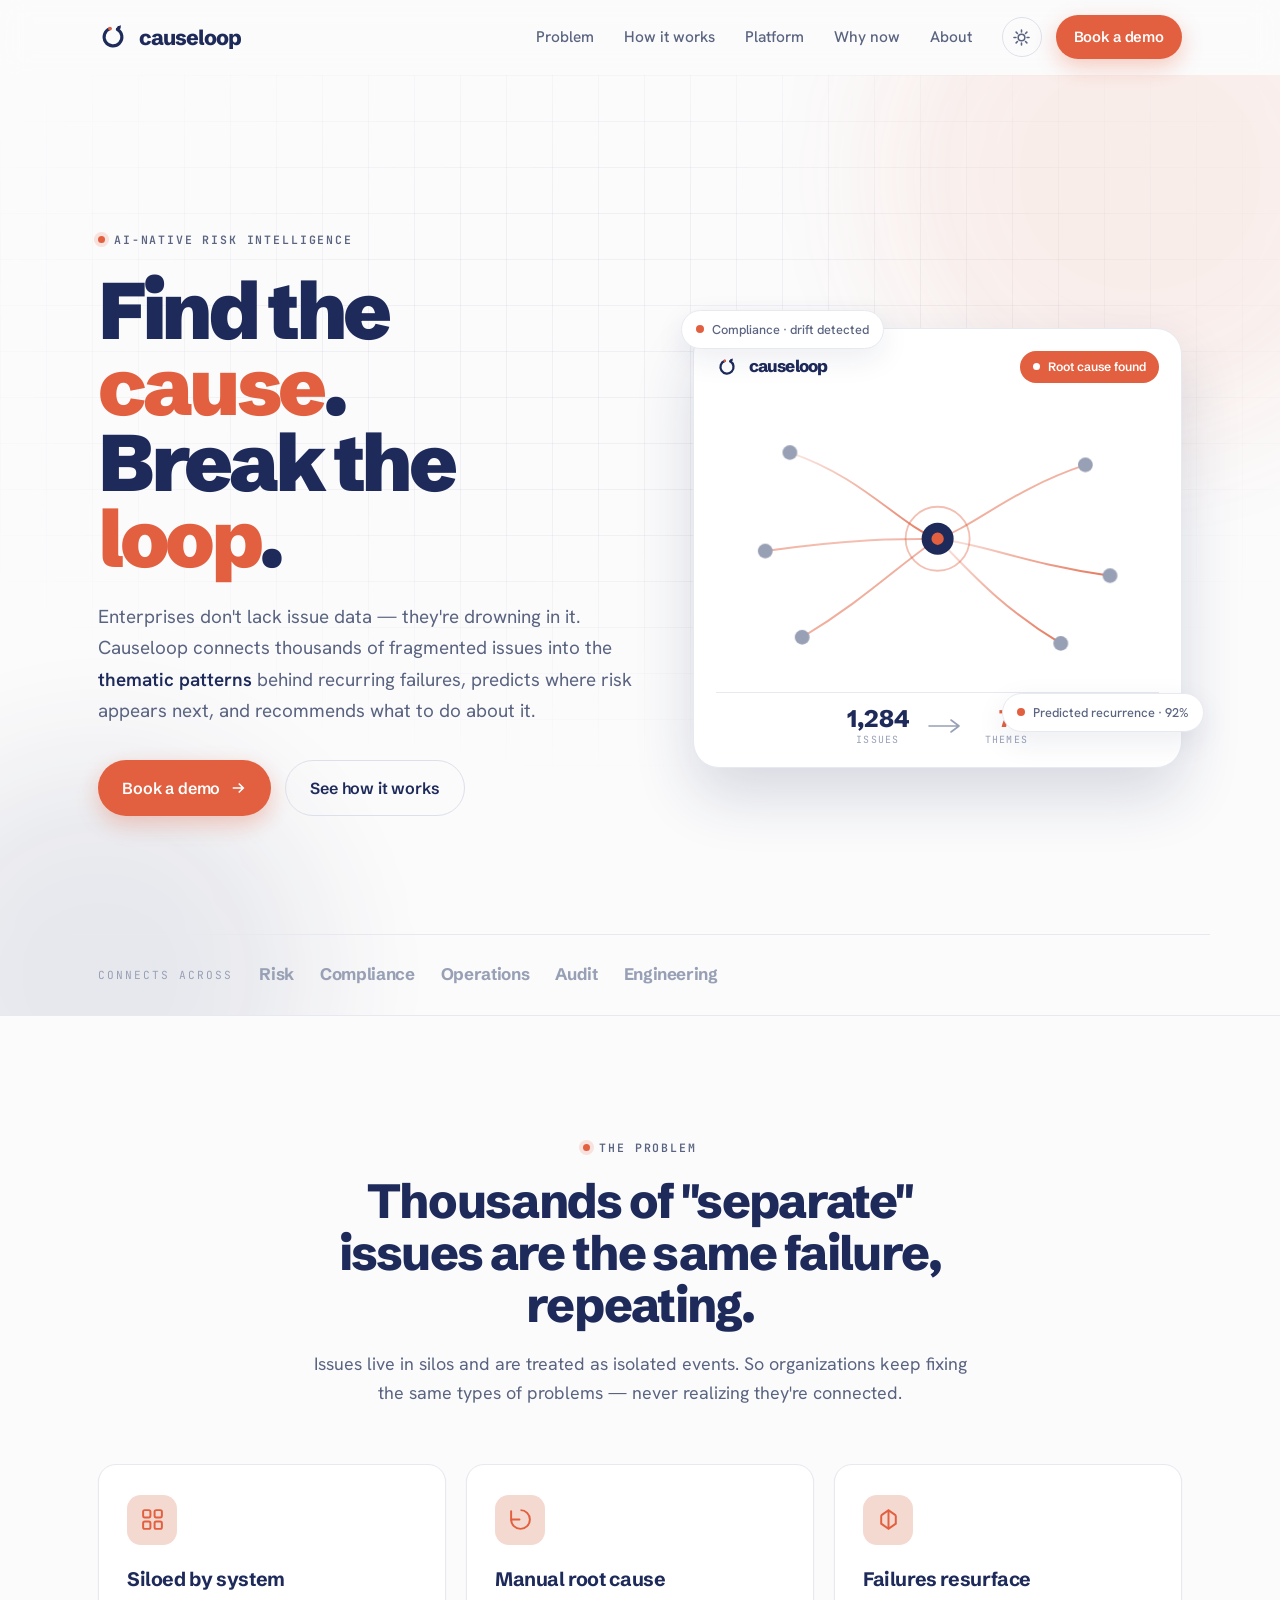
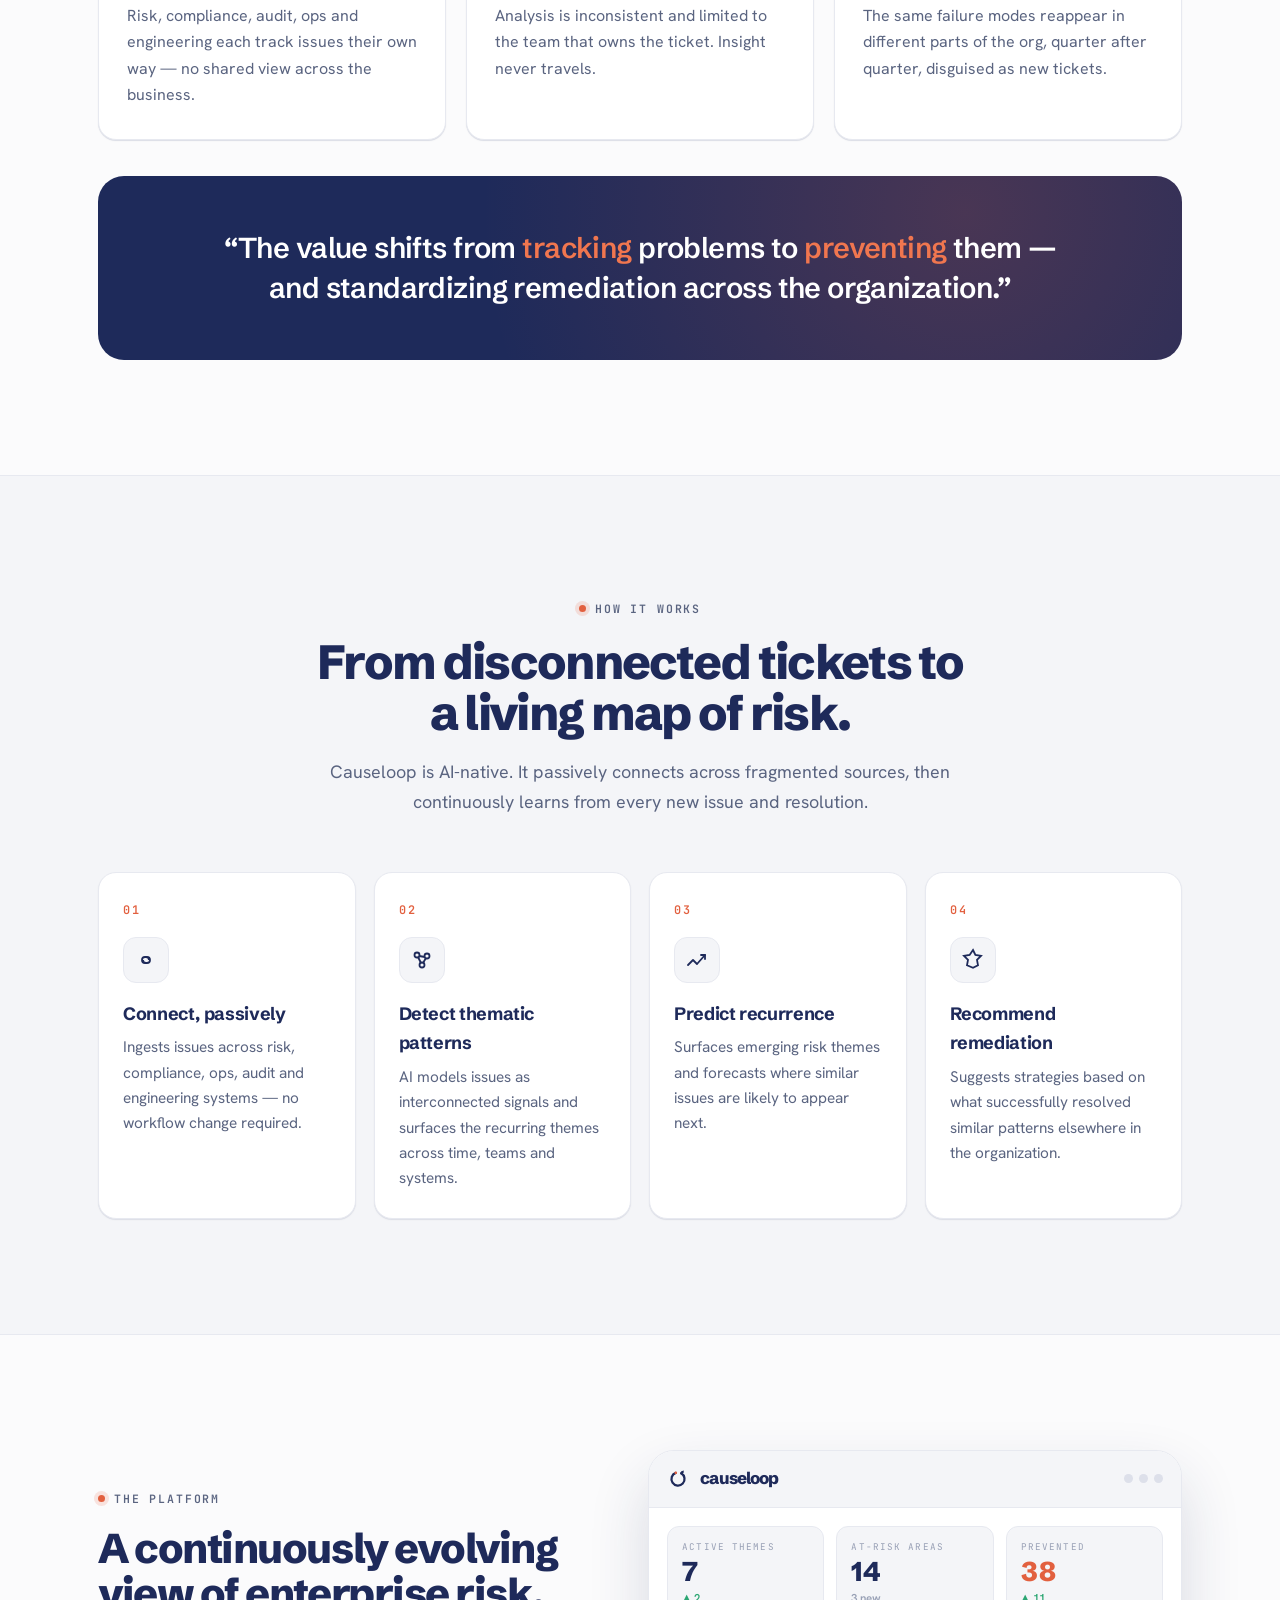
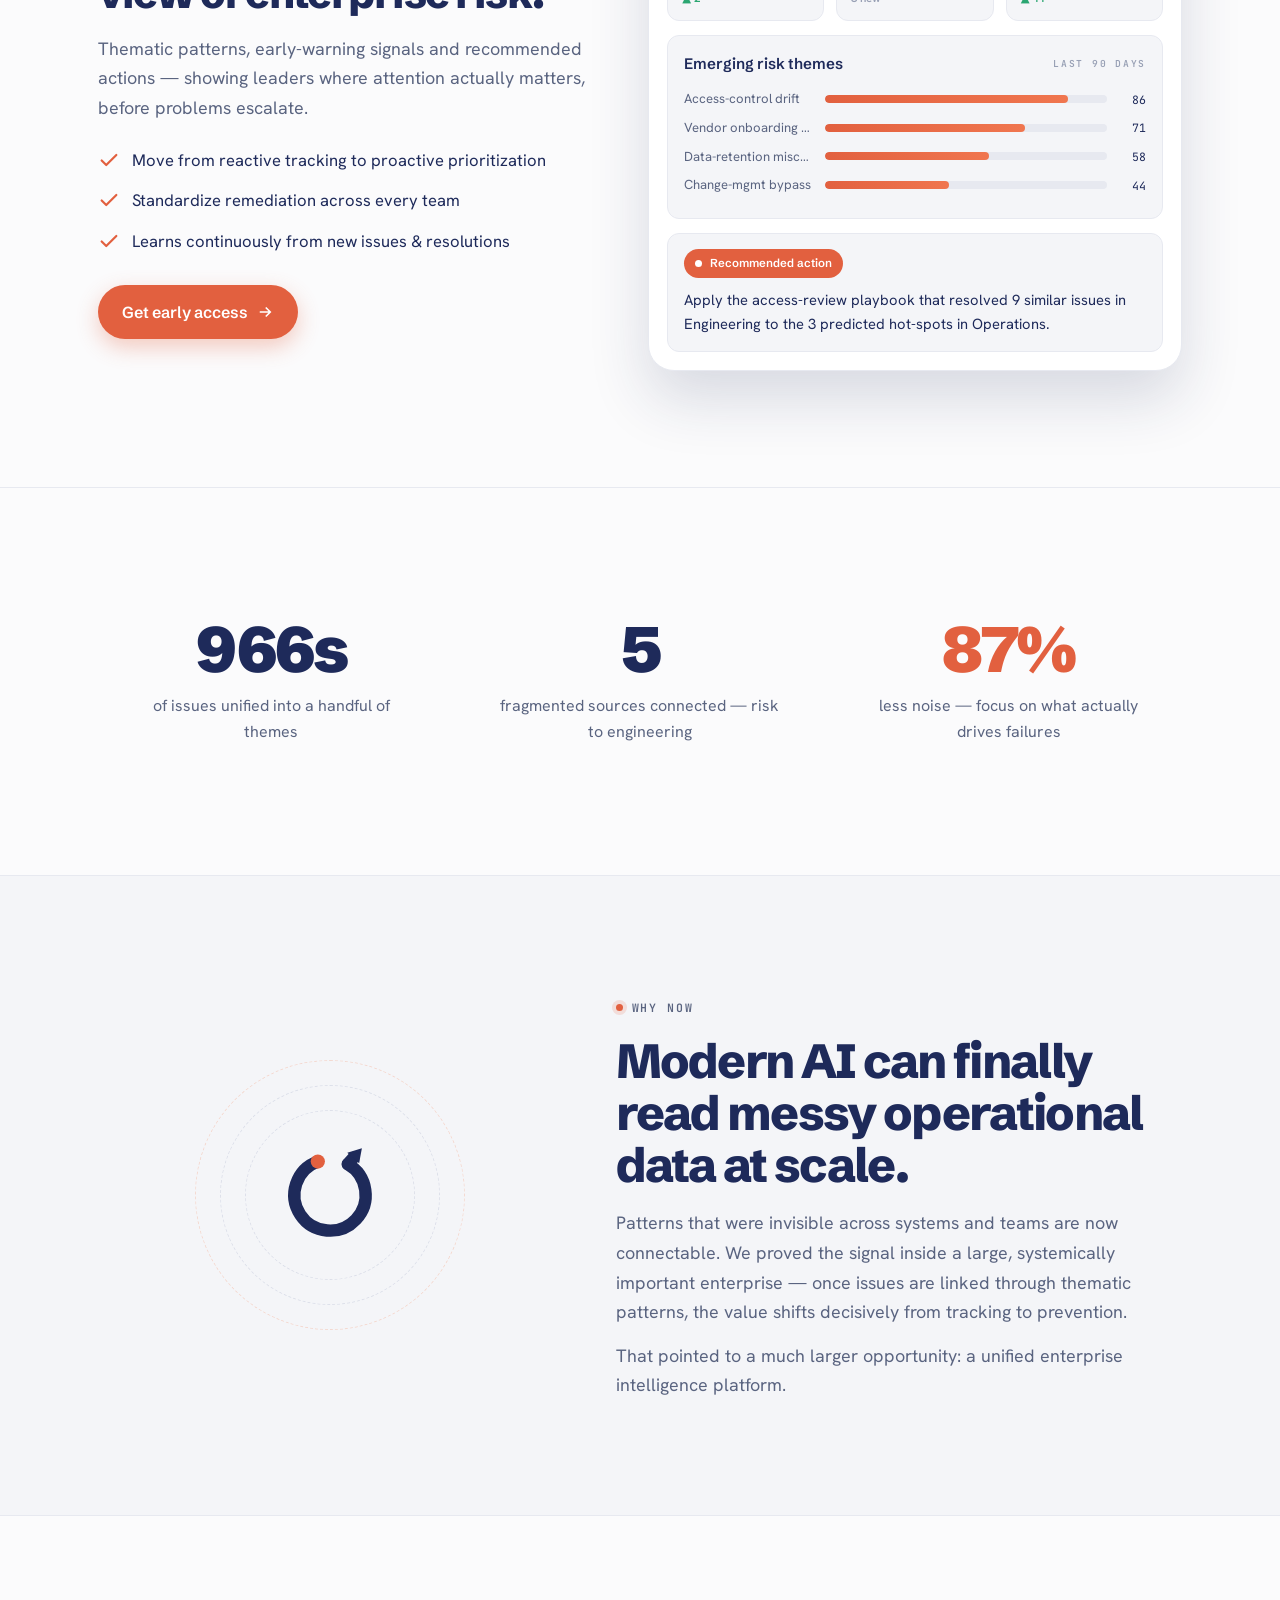
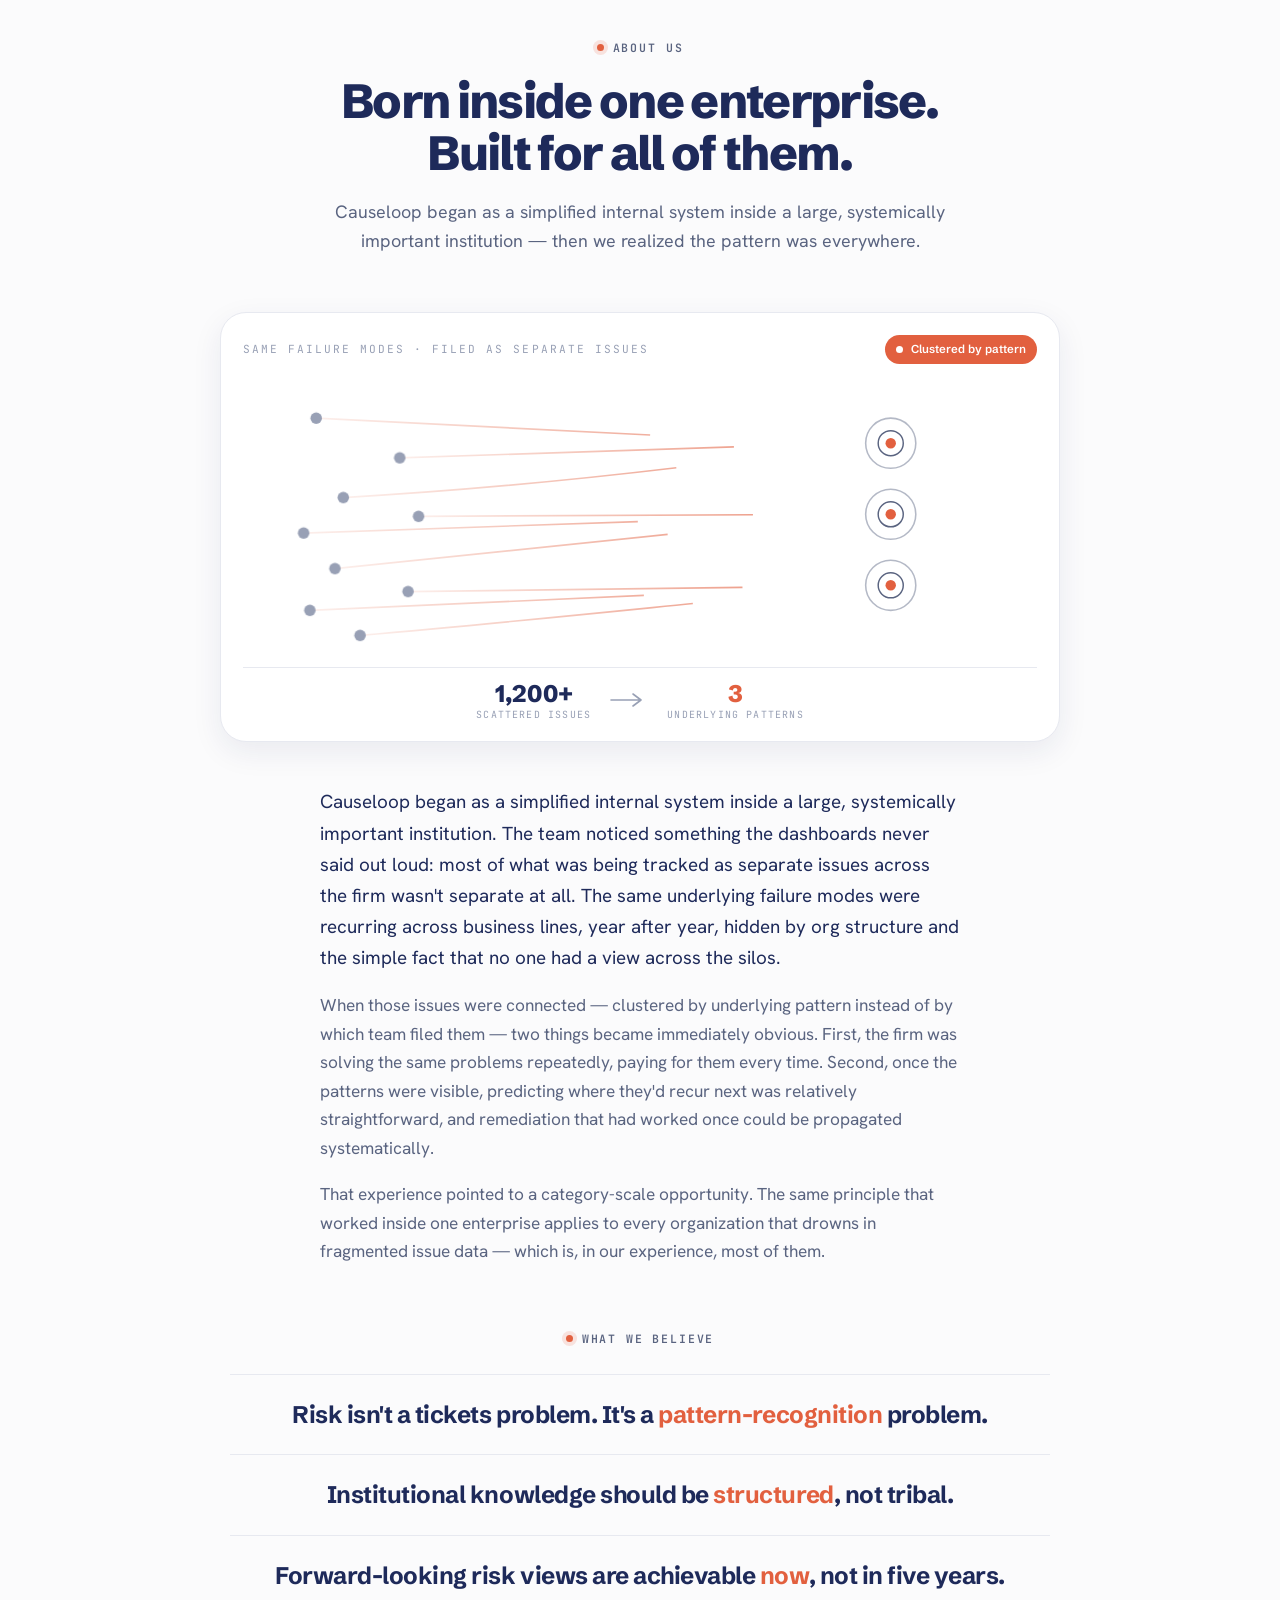
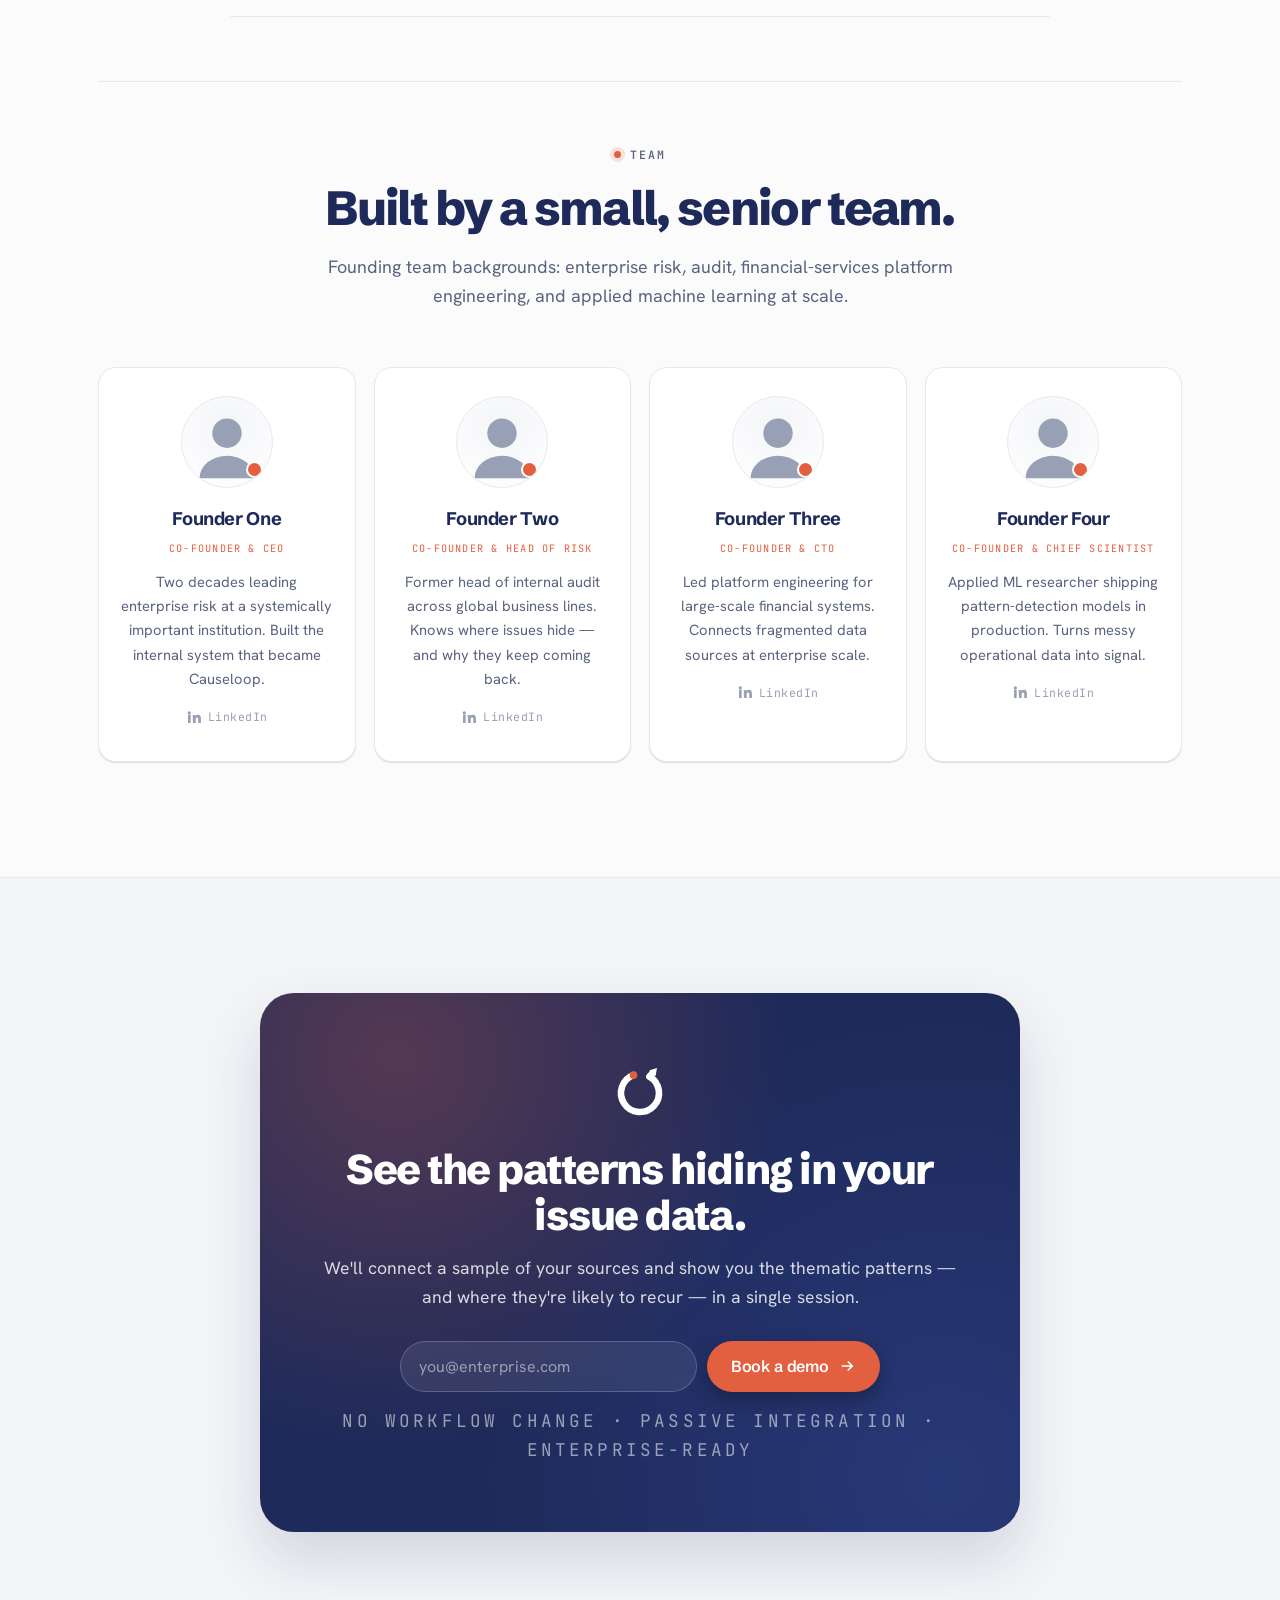
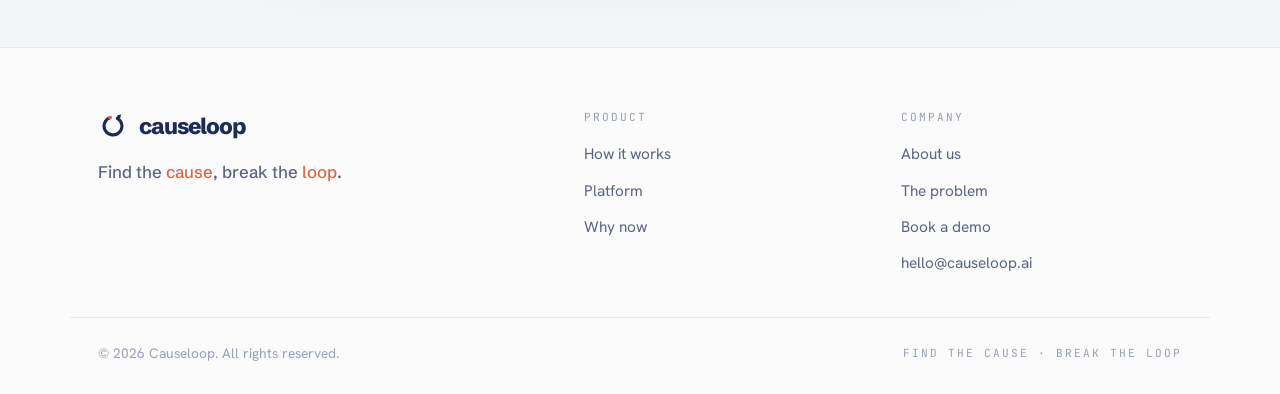
==== index.html @ 37c17443 "Add About us section: story, beliefs, and founder team grid - Narrow editorial column telling the or" ====
<!DOCTYPE html>
<html lang="en" data-theme="light">
<head>
<meta charset="UTF-8" />
<meta name="viewport" content="width=device-width, initial-scale=1.0" />
<title>Causeloop — Find the cause, break the loop.</title>
<meta name="description" content="Causeloop is AI-native risk intelligence that connects fragmented issue data, surfaces the thematic patterns behind recurring failures, and predicts where risk will appear next — so enterprises can prevent problems before they escalate." />
<meta name="theme-color" content="#1E2A5A" />

<!-- Open Graph / social -->
<meta property="og:type" content="website" />
<meta property="og:title" content="Causeloop — AI-native risk intelligence" />
<meta property="og:description" content="Stop fixing the same problems twice. Causeloop connects fragmented issue data into thematic patterns, predicts recurrence, and recommends what to do next." />
<meta property="og:image" content="assets/img/og-image.svg" />
<meta name="twitter:card" content="summary_large_image" />
<meta name="twitter:title" content="Causeloop — Find the cause, break the loop." />
<meta name="twitter:description" content="AI-native risk intelligence that surfaces the root cause behind recurring issues — and stops them before they repeat." />

<link rel="icon" href="assets/img/favicon.svg" type="image/svg+xml" />
<link rel="apple-touch-icon" href="assets/img/favicon.svg" />
<link rel="preconnect" href="https://fonts.googleapis.com" />
<link rel="preconnect" href="https://fonts.gstatic.com" crossorigin />
<link href="https://fonts.googleapis.com/css2?family=Hanken+Grotesk:ital,wght@0,400;0,500;0,600;0,700;1,400&family=JetBrains+Mono:wght@500;600&family=Schibsted+Grotesk:wght@500;600;700;800;900&display=swap" rel="stylesheet" />
<link rel="stylesheet" href="assets/css/style.css" />
</head>
<body>

<!-- ============ SHARED SVG SYMBOLS ============ -->
<svg width="0" height="0" style="position:absolute" aria-hidden="true"><defs>
  <!-- The mark: a loop that nearly closes (recurring risk) then breaks outward into
       an arrow (the cycle escaped). The terracotta point marks the surfaced cause.
       Strokes inherit currentColor so the mark adapts to navy / white / mono contexts. -->
  <symbol id="mk" viewBox="0 0 64 64">
    <g fill="none" stroke="currentColor" stroke-width="6.6" stroke-linecap="round" stroke-linejoin="round">
      <path d="M41.5 15.55 A19 19 0 1 1 25.5 14.15"/><path d="M41.5 15.55 L44.38 12.26"/>
    </g>
    <path d="M49 7 L47.54 15.03 L41.22 9.49 Z" fill="currentColor"/>
    <circle cx="25.5" cy="14.15" r="3.8" fill="#E2603F"/>
  </symbol>
</defs></svg>

<a class="skip-link" href="#main">Skip to content</a>

<!-- ============ NAV ============ -->
<header class="topbar" id="top">
  <nav class="nav wrap" aria-label="Primary">
    <a class="lock" href="#top" aria-label="Causeloop home">
      <svg class="mark" aria-hidden="true"><use href="#mk"/></svg>
      <span class="wm">causeloop</span>
    </a>

    <div class="nav-links" id="navLinks">
      <a href="#problem">Problem</a>
      <a href="#how">How it works</a>
      <a href="#platform">Platform</a>
      <a href="#why-now">Why now</a>
      <a href="#about">About</a>
      <div class="nav-actions">
        <button class="theme-toggle" id="themeToggle" type="button" aria-label="Toggle dark mode" aria-pressed="false">
          <svg class="ic-sun" viewBox="0 0 24 24" aria-hidden="true"><circle cx="12" cy="12" r="4.2"/><g stroke-linecap="round"><line x1="12" y1="2.5" x2="12" y2="5"/><line x1="12" y1="19" x2="12" y2="21.5"/><line x1="2.5" y1="12" x2="5" y2="12"/><line x1="19" y1="12" x2="21.5" y2="12"/><line x1="5.2" y1="5.2" x2="6.9" y2="6.9"/><line x1="17.1" y1="17.1" x2="18.8" y2="18.8"/><line x1="18.8" y1="5.2" x2="17.1" y2="6.9"/><line x1="6.9" y1="17.1" x2="5.2" y2="18.8"/></g></svg>
          <svg class="ic-moon" viewBox="0 0 24 24" aria-hidden="true"><path d="M20 14.5A8 8 0 1 1 9.5 4a6.5 6.5 0 0 0 10.5 10.5Z"/></svg>
        </button>
        <a class="btn btn-primary btn-sm" href="#contact">Book a demo</a>
      </div>
    </div>

    <button class="nav-burger" id="navBurger" type="button" aria-label="Open menu" aria-expanded="false" aria-controls="navLinks">
      <span></span><span></span><span></span>
    </button>
  </nav>
</header>

<main id="main">

  <!-- ============ HERO ============ -->
  <section class="hero">
    <div class="hero-bg" aria-hidden="true">
      <div class="orb orb-a"></div>
      <div class="orb orb-b"></div>
      <div class="grid-fade"></div>
    </div>

    <div class="wrap hero-grid">
      <div class="hero-copy">
        <span class="eyebrow reveal"><span class="dot"></span>AI-native risk intelligence</span>
        <h1 class="hero-title reveal" style="--d:.05s">
          Find the <span class="hl">cause</span>.<br/>Break the <span class="hl">loop</span>.
        </h1>
        <p class="hero-sub reveal" style="--d:.12s">
          Enterprises don't lack issue data — they're drowning in it. Causeloop connects thousands of fragmented issues into the <strong>thematic patterns</strong> behind recurring failures, predicts where risk appears next, and recommends what to do about it.
        </p>
        <div class="hero-cta reveal" style="--d:.18s">
          <a class="btn btn-primary" href="#contact">Book a demo<svg viewBox="0 0 24 24" class="ic-arrow" aria-hidden="true"><path d="M5 12h14M13 6l6 6-6 6"/></svg></a>
          <a class="btn btn-ghost" href="#how">See how it works</a>
        </div>
        <div class="hero-meta reveal" style="--d:.24s">
          <span class="mono">PROVEN INSIDE A SYSTEMICALLY IMPORTANT ENTERPRISE</span>
        </div>
      </div>

      <div class="hero-art reveal" style="--d:.1s" aria-hidden="true">
        <!-- Living "loop graph" illustration -->
        <div class="art-card">
          <div class="art-head">
            <div class="lock sm"><svg class="mark"><use href="#mk"/></svg><span class="wm">causeloop</span></div>
            <span class="pill"><span class="pulse"></span>Root cause found</span>
          </div>
          <svg class="loopgraph" viewBox="0 0 360 240" role="img" aria-label="Thematic pattern graph connecting scattered issues to a single root cause">
            <defs>
              <linearGradient id="edge" x1="0" y1="0" x2="1" y2="1">
                <stop offset="0" stop-color="var(--terra)" stop-opacity=".15"/>
                <stop offset="1" stop-color="var(--terra)" stop-opacity=".85"/>
              </linearGradient>
            </defs>
            <!-- edges -->
            <g class="edges" stroke="url(#edge)" stroke-width="1.6" fill="none">
              <path d="M60 50 C120 70 150 110 180 120"/>
              <path d="M40 130 C110 120 150 120 180 120"/>
              <path d="M70 200 C120 170 150 140 180 120"/>
              <path d="M300 60 C240 80 210 110 180 120"/>
              <path d="M320 150 C250 140 220 125 180 120"/>
              <path d="M280 205 C230 175 205 145 180 120"/>
            </g>
            <!-- scattered issue nodes -->
            <g class="nodes">
              <circle class="n" cx="60" cy="50" r="6"/>
              <circle class="n" cx="40" cy="130" r="6"/>
              <circle class="n" cx="70" cy="200" r="6"/>
              <circle class="n" cx="300" cy="60" r="6"/>
              <circle class="n" cx="320" cy="150" r="6"/>
              <circle class="n" cx="280" cy="205" r="6"/>
            </g>
            <!-- central root cause -->
            <circle class="core-ring" cx="180" cy="120" r="26" fill="none"/>
            <circle class="core" cx="180" cy="120" r="13"/>
            <circle class="core-dot" cx="180" cy="120" r="5"/>
          </svg>
          <div class="art-foot">
            <div class="metric"><span class="num" data-count="1284">0</span><span class="lab">issues</span></div>
            <svg class="flow" viewBox="0 0 40 24" aria-hidden="true"><path d="M2 12h28M24 6l8 6-8 6" /></svg>
            <div class="metric accent"><span class="num" data-count="7">0</span><span class="lab">themes</span></div>
          </div>
        </div>
        <div class="float-chip chip-1"><span class="dotn"></span>Compliance · drift detected</div>
        <div class="float-chip chip-2"><span class="dotn"></span>Predicted recurrence · 92%</div>
      </div>
    </div>

    <div class="logobar wrap reveal" style="--d:.3s">
      <span class="mono">CONNECTS ACROSS</span>
      <ul>
        <li>Risk</li><li>Compliance</li><li>Operations</li><li>Audit</li><li>Engineering</li>
      </ul>
    </div>
  </section>

  <!-- ============ PROBLEM ============ -->
  <section class="section" id="problem">
    <div class="wrap">
      <div class="sec-head reveal">
        <span class="eyebrow"><span class="dot"></span>The problem</span>
        <h2 class="sec-title">Thousands of "separate" issues are the same failure, repeating.</h2>
        <p class="sec-lede">Issues live in silos and are treated as isolated events. So organizations keep fixing the same types of problems — never realizing they're connected.</p>
      </div>

      <div class="problem-grid">
        <article class="pcard reveal">
          <div class="picon"><svg viewBox="0 0 24 24" aria-hidden="true"><rect x="3" y="3" width="7" height="7" rx="1.5"/><rect x="14" y="3" width="7" height="7" rx="1.5"/><rect x="3" y="14" width="7" height="7" rx="1.5"/><rect x="14" y="14" width="7" height="7" rx="1.5"/></svg></div>
          <h3>Siloed by system</h3>
          <p>Risk, compliance, audit, ops and engineering each track issues their own way — no shared view across the business.</p>
        </article>
        <article class="pcard reveal" style="--d:.06s">
          <div class="picon"><svg viewBox="0 0 24 24" aria-hidden="true"><path d="M3 12a9 9 0 1 0 9-9"/><path d="M3 4v8h8" stroke-linecap="round"/></svg></div>
          <h3>Manual root cause</h3>
          <p>Analysis is inconsistent and limited to the team that owns the ticket. Insight never travels.</p>
        </article>
        <article class="pcard reveal" style="--d:.12s">
          <div class="picon"><svg viewBox="0 0 24 24" aria-hidden="true"><path d="M12 3v18M5 8l7-5 7 5M5 8v8l7 5 7-5V8"/></svg></div>
          <h3>Failures resurface</h3>
          <p>The same failure modes reappear in different parts of the org, quarter after quarter, disguised as new tickets.</p>
        </article>
      </div>

      <div class="quote-strip reveal">
        <p>“The value shifts from <em>tracking</em> problems to <em>preventing</em> them — and standardizing remediation across the organization.”</p>
      </div>
    </div>
  </section>

  <!-- ============ HOW IT WORKS ============ -->
  <section class="section alt" id="how">
    <div class="wrap">
      <div class="sec-head reveal">
        <span class="eyebrow"><span class="dot"></span>How it works</span>
        <h2 class="sec-title">From disconnected tickets to a living map of risk.</h2>
        <p class="sec-lede">Causeloop is AI-native. It passively connects across fragmented sources, then continuously learns from every new issue and resolution.</p>
      </div>

      <ol class="steps">
        <li class="step reveal">
          <span class="step-n mono">01</span>
          <div class="step-ic"><svg viewBox="0 0 24 24" aria-hidden="true"><path d="M9 12a3 3 0 0 0 3 3h1a3 3 0 0 0 0-6h-1M15 12a3 3 0 0 0-3-3h-1a3 3 0 0 0 0 6h1"/></svg></div>
          <h3>Connect, passively</h3>
          <p>Ingests issues across risk, compliance, ops, audit and engineering systems — no workflow change required.</p>
        </li>
        <li class="step reveal" style="--d:.06s">
          <span class="step-n mono">02</span>
          <div class="step-ic"><svg viewBox="0 0 24 24" aria-hidden="true"><circle cx="7" cy="7" r="2.5"/><circle cx="17" cy="8" r="2.5"/><circle cx="12" cy="17" r="2.5"/><path d="M9 8l6 1M8 9l3 6M16 10l-3 5"/></svg></div>
          <h3>Detect thematic patterns</h3>
          <p>AI models issues as interconnected signals and surfaces the recurring themes across time, teams and systems.</p>
        </li>
        <li class="step reveal" style="--d:.12s">
          <span class="step-n mono">03</span>
          <div class="step-ic"><svg viewBox="0 0 24 24" aria-hidden="true"><path d="M3 17l5-5 4 4 8-9" stroke-linecap="round" stroke-linejoin="round"/><path d="M20 7h-4M20 7v4" stroke-linecap="round"/></svg></div>
          <h3>Predict recurrence</h3>
          <p>Surfaces emerging risk themes and forecasts where similar issues are likely to appear next.</p>
        </li>
        <li class="step reveal" style="--d:.18s">
          <span class="step-n mono">04</span>
          <div class="step-ic"><svg viewBox="0 0 24 24" aria-hidden="true"><path d="M12 2l2.4 5 5.6.8-4 4 1 5.5L12 19.8 6 17.3l1-5.5-4-4L8.6 7z"/></svg></div>
          <h3>Recommend remediation</h3>
          <p>Suggests strategies based on what successfully resolved similar patterns elsewhere in the organization.</p>
        </li>
      </ol>
    </div>
  </section>

  <!-- ============ PLATFORM / PRODUCT ============ -->
  <section class="section" id="platform">
    <div class="wrap platform-grid">
      <div class="platform-copy reveal">
        <span class="eyebrow"><span class="dot"></span>The platform</span>
        <h2 class="sec-title">A continuously evolving view of enterprise risk.</h2>
        <p class="sec-lede">Thematic patterns, early-warning signals and recommended actions — showing leaders where attention actually matters, before problems escalate.</p>
        <ul class="ticks">
          <li><svg viewBox="0 0 24 24" aria-hidden="true"><path d="M4 12.5l5 5 11-11" stroke-linecap="round" stroke-linejoin="round"/></svg>Move from reactive tracking to proactive prioritization</li>
          <li><svg viewBox="0 0 24 24" aria-hidden="true"><path d="M4 12.5l5 5 11-11" stroke-linecap="round" stroke-linejoin="round"/></svg>Standardize remediation across every team</li>
          <li><svg viewBox="0 0 24 24" aria-hidden="true"><path d="M4 12.5l5 5 11-11" stroke-linecap="round" stroke-linejoin="round"/></svg>Learns continuously from new issues &amp; resolutions</li>
        </ul>
        <a class="btn btn-primary" href="#contact">Get early access<svg viewBox="0 0 24 24" class="ic-arrow" aria-hidden="true"><path d="M5 12h14M13 6l6 6-6 6"/></svg></a>
      </div>

      <!-- Dashboard mockup -->
      <div class="dash reveal" style="--d:.1s" aria-hidden="true">
        <div class="dash-bar">
          <div class="lock sm"><svg class="mark"><use href="#mk"/></svg><span class="wm">causeloop</span></div>
          <div class="dots"><span></span><span></span><span></span></div>
        </div>
        <div class="dash-body">
          <div class="dash-row dash-kpis">
            <div class="kpi"><span class="kpi-lab mono">ACTIVE THEMES</span><span class="kpi-num">7</span><span class="kpi-trend up">▲ 2</span></div>
            <div class="kpi"><span class="kpi-lab mono">AT-RISK AREAS</span><span class="kpi-num">14</span><span class="kpi-trend">3 new</span></div>
            <div class="kpi"><span class="kpi-lab mono">PREVENTED</span><span class="kpi-num accent">38</span><span class="kpi-trend up">▲ 11</span></div>
          </div>
          <div class="dash-panel">
            <div class="dp-head"><span>Emerging risk themes</span><span class="mono">LAST 90 DAYS</span></div>
            <div class="theme"><span class="t-name">Access-control drift</span><div class="t-bar"><i style="--w:86%"></i></div><span class="t-val">86</span></div>
            <div class="theme"><span class="t-name">Vendor onboarding gaps</span><div class="t-bar"><i style="--w:71%"></i></div><span class="t-val">71</span></div>
            <div class="theme"><span class="t-name">Data-retention misconfig</span><div class="t-bar"><i style="--w:58%"></i></div><span class="t-val">58</span></div>
            <div class="theme"><span class="t-name">Change-mgmt bypass</span><div class="t-bar"><i style="--w:44%"></i></div><span class="t-val">44</span></div>
          </div>
          <div class="dash-panel rec">
            <span class="pill sm"><span class="pulse"></span>Recommended action</span>
            <p>Apply the access-review playbook that resolved 9 similar issues in Engineering to the 3 predicted hot-spots in Operations.</p>
          </div>
        </div>
      </div>
    </div>
  </section>

  <!-- ============ STATS ============ -->
  <section class="section stats-sec">
    <div class="wrap stats">
      <div class="stat reveal"><span class="stat-num"><span data-count="1000">0</span>s</span><span class="stat-lab">of issues unified into a handful of themes</span></div>
      <div class="stat reveal" style="--d:.06s"><span class="stat-num"><span data-count="5">0</span></span><span class="stat-lab">fragmented sources connected — risk to engineering</span></div>
      <div class="stat reveal" style="--d:.12s"><span class="stat-num accent"><span data-count="90">0</span>%</span><span class="stat-lab">less noise — focus on what actually drives failures</span></div>
    </div>
  </section>

  <!-- ============ WHY NOW ============ -->
  <section class="section alt" id="why-now">
    <div class="wrap why-grid">
      <div class="why-art reveal" aria-hidden="true">
        <div class="why-loop">
          <svg class="bigmark" viewBox="0 0 64 64"><use href="#mk"/></svg>
          <div class="ring r1"></div>
          <div class="ring r2"></div>
          <div class="ring r3"></div>
        </div>
      </div>
      <div class="why-copy reveal" style="--d:.08s">
        <span class="eyebrow"><span class="dot"></span>Why now</span>
        <h2 class="sec-title">Modern AI can finally read messy operational data at scale.</h2>
        <p class="sec-lede">Patterns that were invisible across systems and teams are now connectable. We proved the signal inside a large, systemically important enterprise — once issues are linked through thematic patterns, the value shifts decisively from tracking to prevention.</p>
        <p class="sec-lede">That pointed to a much larger opportunity: a unified enterprise intelligence platform.</p>
      </div>
    </div>
  </section>

  <!-- ============ ABOUT ============ -->
  <section class="section" id="about">
    <div class="wrap">
      <div class="sec-head reveal">
        <span class="eyebrow"><span class="dot"></span>About us</span>
        <h2 class="sec-title">Born inside one enterprise. Built for all of them.</h2>
        <p class="sec-lede">Causeloop began as a simplified internal system inside a large, systemically important institution — then we realized the pattern was everywhere.</p>
      </div>

      <!-- Clustering illustration — issues filed separately, clustered by underlying pattern -->
      <div class="about-art reveal" aria-hidden="true">
        <div class="about-art-card">
          <div class="aa-head">
            <span class="mono">Same failure modes · filed as separate issues</span>
            <span class="pill sm"><span class="pulse"></span>Clustered by pattern</span>
          </div>
          <svg class="clustergraph" viewBox="0 0 760 280" role="img" aria-label="Scattered issues clustering into a few shared underlying patterns">
            <defs>
              <linearGradient id="edge2" x1="0" y1="0" x2="1" y2="0">
                <stop offset="0" stop-color="var(--terra)" stop-opacity=".1"/>
                <stop offset="1" stop-color="var(--terra)" stop-opacity=".8"/>
              </linearGradient>
            </defs>
            <g class="edges" stroke="url(#edge2)" stroke-width="1.6" fill="none">
              <path d="M70 48 C320 60 470 70 620 72"/>
              <path d="M150 86 C360 80 480 74 620 72"/>
              <path d="M96 124 C340 110 470 86 620 72"/>
              <path d="M58 158 C320 150 480 142 620 140"/>
              <path d="M168 142 C360 142 480 140 620 140"/>
              <path d="M88 192 C340 168 470 150 620 140"/>
              <path d="M64 232 C320 220 470 214 620 208"/>
              <path d="M158 214 C360 212 480 210 620 208"/>
              <path d="M112 256 C340 236 470 220 620 208"/>
            </g>
            <g class="nodes">
              <circle cx="70" cy="48" r="5.5"/><circle cx="150" cy="86" r="5.5"/><circle cx="96" cy="124" r="5.5"/>
              <circle cx="58" cy="158" r="5.5"/><circle cx="168" cy="142" r="5.5"/><circle cx="88" cy="192" r="5.5"/>
              <circle cx="64" cy="232" r="5.5"/><circle cx="158" cy="214" r="5.5"/><circle cx="112" cy="256" r="5.5"/>
            </g>
            <g class="hubs">
              <g><circle class="hub-ring" cx="620" cy="72" r="24"/><circle class="hub" cx="620" cy="72" r="12"/><circle class="hub-core" cx="620" cy="72" r="5"/></g>
              <g><circle class="hub-ring" cx="620" cy="140" r="24"/><circle class="hub" cx="620" cy="140" r="12"/><circle class="hub-core" cx="620" cy="140" r="5"/></g>
              <g><circle class="hub-ring" cx="620" cy="208" r="24"/><circle class="hub" cx="620" cy="208" r="12"/><circle class="hub-core" cx="620" cy="208" r="5"/></g>
            </g>
          </svg>
          <div class="aa-foot">
            <div class="metric"><span class="num">1,200+</span><span class="lab">scattered issues</span></div>
            <svg class="flow" viewBox="0 0 40 24" aria-hidden="true"><path d="M2 12h28M24 6l8 6-8 6"/></svg>
            <div class="metric accent"><span class="num">3</span><span class="lab">underlying patterns</span></div>
          </div>
        </div>
      </div>

      <!-- A narrow editorial column -->
      <div class="about-story reveal">
        <p>Causeloop began as a simplified internal system inside a large, systemically important institution. The team noticed something the dashboards never said out loud: most of what was being tracked as separate issues across the firm wasn't separate at all. The same underlying failure modes were recurring across business lines, year after year, hidden by org structure and the simple fact that no one had a view across the silos.</p>
        <p>When those issues were connected — clustered by underlying pattern instead of by which team filed them — two things became immediately obvious. First, the firm was solving the same problems repeatedly, paying for them every time. Second, once the patterns were visible, predicting where they'd recur next was relatively straightforward, and remediation that had worked once could be propagated systematically.</p>
        <p>That experience pointed to a category-scale opportunity. The same principle that worked inside one enterprise applies to every organization that drowns in fragmented issue data — which is, in our experience, most of them.</p>
      </div>

      <!-- What we believe -->
      <div class="beliefs-block reveal">
        <div class="eyebrow"><span class="dot"></span>What we believe</div>
        <ul class="beliefs">
          <li class="belief">Risk isn't a tickets problem. It's a <span class="hl">pattern-recognition</span> problem.</li>
          <li class="belief">Institutional knowledge should be <span class="hl">structured</span>, not tribal.</li>
          <li class="belief">Forward-looking risk views are achievable <span class="hl">now</span>, not in five years.</li>
        </ul>
      </div>

      <!-- Team -->
      <div class="team-block">
        <div class="sec-head reveal">
          <span class="eyebrow"><span class="dot"></span>Team</span>
          <h2 class="sec-title">Built by a small, senior team.</h2>
          <p class="sec-lede">Founding team backgrounds: enterprise risk, audit, financial-services platform engineering, and applied machine learning at scale.</p>
        </div>

        <!-- Placeholder founder cards — swap photos, names, bios and LinkedIn URLs when the team goes public -->
        <div class="team-grid">
          <article class="founder reveal">
            <div class="avatar"><svg class="ph" viewBox="0 0 92 92" aria-hidden="true"><circle class="sil" cx="46" cy="36" r="15"/><path class="sil" d="M18 82a28 23 0 0 1 56 0Z"/></svg></div>
            <h3 class="founder-name">Founder One</h3>
            <p class="founder-role">Co-founder &amp; CEO</p>
            <p class="founder-bio">Two decades leading enterprise risk at a systemically important institution. Built the internal system that became Causeloop.</p>
            <a class="founder-link" href="#" aria-label="Founder One on LinkedIn"><svg viewBox="0 0 24 24" aria-hidden="true"><path d="M4.98 3.5a2.5 2.5 0 1 1 0 5 2.5 2.5 0 0 1 0-5zM3 9h4v12H3zM10 9h3.8v1.7h.05c.53-1 1.83-2.05 3.77-2.05 4.03 0 4.78 2.65 4.78 6.1V21h-4v-5.4c0-1.29-.02-2.95-1.8-2.95-1.8 0-2.08 1.4-2.08 2.85V21h-4z"/></svg>LinkedIn</a>
          </article>

          <article class="founder reveal" style="--d:.06s">
            <div class="avatar"><svg class="ph" viewBox="0 0 92 92" aria-hidden="true"><circle class="sil" cx="46" cy="36" r="15"/><path class="sil" d="M18 82a28 23 0 0 1 56 0Z"/></svg></div>
            <h3 class="founder-name">Founder Two</h3>
            <p class="founder-role">Co-founder &amp; Head of Risk</p>
            <p class="founder-bio">Former head of internal audit across global business lines. Knows where issues hide — and why they keep coming back.</p>
            <a class="founder-link" href="#" aria-label="Founder Two on LinkedIn"><svg viewBox="0 0 24 24" aria-hidden="true"><path d="M4.98 3.5a2.5 2.5 0 1 1 0 5 2.5 2.5 0 0 1 0-5zM3 9h4v12H3zM10 9h3.8v1.7h.05c.53-1 1.83-2.05 3.77-2.05 4.03 0 4.78 2.65 4.78 6.1V21h-4v-5.4c0-1.29-.02-2.95-1.8-2.95-1.8 0-2.08 1.4-2.08 2.85V21h-4z"/></svg>LinkedIn</a>
          </article>

          <article class="founder reveal" style="--d:.12s">
            <div class="avatar"><svg class="ph" viewBox="0 0 92 92" aria-hidden="true"><circle class="sil" cx="46" cy="36" r="15"/><path class="sil" d="M18 82a28 23 0 0 1 56 0Z"/></svg></div>
            <h3 class="founder-name">Founder Three</h3>
            <p class="founder-role">Co-founder &amp; CTO</p>
            <p class="founder-bio">Led platform engineering for large-scale financial systems. Connects fragmented data sources at enterprise scale.</p>
            <a class="founder-link" href="#" aria-label="Founder Three on LinkedIn"><svg viewBox="0 0 24 24" aria-hidden="true"><path d="M4.98 3.5a2.5 2.5 0 1 1 0 5 2.5 2.5 0 0 1 0-5zM3 9h4v12H3zM10 9h3.8v1.7h.05c.53-1 1.83-2.05 3.77-2.05 4.03 0 4.78 2.65 4.78 6.1V21h-4v-5.4c0-1.29-.02-2.95-1.8-2.95-1.8 0-2.08 1.4-2.08 2.85V21h-4z"/></svg>LinkedIn</a>
          </article>

          <article class="founder reveal" style="--d:.18s">
            <div class="avatar"><svg class="ph" viewBox="0 0 92 92" aria-hidden="true"><circle class="sil" cx="46" cy="36" r="15"/><path class="sil" d="M18 82a28 23 0 0 1 56 0Z"/></svg></div>
            <h3 class="founder-name">Founder Four</h3>
            <p class="founder-role">Co-founder &amp; Chief Scientist</p>
            <p class="founder-bio">Applied ML researcher shipping pattern-detection models in production. Turns messy operational data into signal.</p>
            <a class="founder-link" href="#" aria-label="Founder Four on LinkedIn"><svg viewBox="0 0 24 24" aria-hidden="true"><path d="M4.98 3.5a2.5 2.5 0 1 1 0 5 2.5 2.5 0 0 1 0-5zM3 9h4v12H3zM10 9h3.8v1.7h.05c.53-1 1.83-2.05 3.77-2.05 4.03 0 4.78 2.65 4.78 6.1V21h-4v-5.4c0-1.29-.02-2.95-1.8-2.95-1.8 0-2.08 1.4-2.08 2.85V21h-4z"/></svg>LinkedIn</a>
          </article>
        </div>
      </div>
    </div>
  </section>

  <!-- ============ CTA ============ -->
  <section class="cta-sec" id="contact">
    <div class="wrap cta reveal">
      <svg class="cta-mark mark" aria-hidden="true"><use href="#mk"/></svg>
      <h2>See the patterns hiding in your issue data.</h2>
      <p>We'll connect a sample of your sources and show you the thematic patterns — and where they're likely to recur — in a single session.</p>
      <form class="cta-form" id="ctaForm" novalidate>
        <label class="visually-hidden" for="email">Work email</label>
        <input id="email" name="email" type="email" inputmode="email" placeholder="you@enterprise.com" autocomplete="email" required />
        <button class="btn btn-primary" type="submit">Book a demo<svg viewBox="0 0 24 24" class="ic-arrow" aria-hidden="true"><path d="M5 12h14M13 6l6 6-6 6"/></svg></button>
      </form>
      <p class="cta-note mono" id="ctaNote">NO WORKFLOW CHANGE · PASSIVE INTEGRATION · ENTERPRISE-READY</p>
    </div>
  </section>

</main>

<!-- ============ FOOTER ============ -->
<footer class="footer">
  <div class="wrap footer-grid">
    <div class="footer-brand">
      <a class="lock" href="#top" aria-label="Causeloop home">
        <svg class="mark" aria-hidden="true"><use href="#mk"/></svg>
        <span class="wm">causeloop</span>
      </a>
      <p class="footer-tag">Find the <span class="hl">cause</span>, break the <span class="hl">loop</span>.</p>
    </div>
    <nav class="footer-col" aria-label="Product">
      <span class="fcol-h mono">PRODUCT</span>
      <a href="#how">How it works</a>
      <a href="#platform">Platform</a>
      <a href="#why-now">Why now</a>
    </nav>
    <nav class="footer-col" aria-label="Company">
      <span class="fcol-h mono">COMPANY</span>
      <a href="#about">About us</a>
      <a href="#problem">The problem</a>
      <a href="#contact">Book a demo</a>
      <a href="mailto:hello@causeloop.ai">hello@causeloop.ai</a>
    </nav>
  </div>
  <div class="wrap footer-bottom">
    <span>© <span id="year">2026</span> Causeloop. All rights reserved.</span>
    <span class="mono">FIND THE CAUSE · BREAK THE LOOP</span>
  </div>
</footer>

<script src="assets/js/main.js" defer></script>
</body>
</html>
---- assets/css/style.css ----
/* =================================================================
   CAUSELOOP — Brand stylesheet
   Type system "Loopface": Schibsted Grotesk (display) + Hanken Grotesk
   (text) + JetBrains Mono (signal), unified with bespoke optical
   tracking that gives the brand its distinctive voice.
   ================================================================= */

/* ---------- Tokens ---------- */
:root{
  /* brand core (from guidelines) */
  --navy:#1E2A5A; --navy-2:#172146; --ink:#10172E;
  --terra:#E2603F; --terra-2:#F0764F; --terra-soft:#F4D9D0;
  --paper:#FBFBFC; --paper-2:#F4F5F8; --card:#FFFFFF;
  --slate:#5A6480; --faint:#98A0B5; --line:#E7E9F0; --line-2:#DDE0EA;

  /* semantic (light) */
  --bg:var(--paper);
  --bg-alt:var(--paper-2);
  --surface:var(--card);
  --surface-2:#FFFFFF;
  --text:var(--navy);
  --text-soft:var(--slate);
  --text-faint:var(--faint);
  --border:var(--line);
  --border-2:var(--line-2);
  --accent:var(--terra);
  --accent-ink:#fff;
  --hero-mesh:rgba(226,96,63,.10);
  --hero-mesh-2:rgba(30,42,90,.10);
  --shadow-sm:0 1px 2px rgba(16,23,46,.05), 0 1px 0 var(--line);
  --shadow-md:0 10px 30px rgba(30,42,90,.08);
  --shadow-lg:0 28px 60px rgba(30,42,90,.16);
  --grid-line:rgba(30,42,90,.05);

  /* type */
  --f-display:'Schibsted Grotesk',system-ui,sans-serif;
  --f-text:'Hanken Grotesk',system-ui,sans-serif;
  --f-mono:'JetBrains Mono',ui-monospace,monospace;

  --maxw:1140px;
  --r-sm:12px; --r:18px; --r-lg:26px; --r-xl:34px;
  --ease:cubic-bezier(.22,.7,.2,1);
}

[data-theme="dark"]{
  --bg:#0C1124;
  --bg-alt:#0F1530;
  --surface:#141B38;
  --surface-2:#18204A;
  --text:#EEF1FA;
  --text-soft:#A9B2CD;
  --text-faint:#6E7798;
  --border:#222B4E;
  --border-2:#2C3660;
  --accent:#F0764F;
  --accent-ink:#1A1206;
  --hero-mesh:rgba(240,118,79,.16);
  --hero-mesh-2:rgba(80,110,220,.20);
  --shadow-sm:0 1px 2px rgba(0,0,0,.4);
  --shadow-md:0 14px 36px rgba(0,0,0,.45);
  --shadow-lg:0 30px 70px rgba(0,0,0,.6);
  --grid-line:rgba(255,255,255,.045);
}

/* ---------- Reset ---------- */
*{box-sizing:border-box;margin:0;padding:0}
html{scroll-behavior:smooth;scroll-padding-top:88px}
body{
  background:var(--bg);
  color:var(--text);
  font-family:var(--f-text);
  font-size:17px;
  line-height:1.65;
  -webkit-font-smoothing:antialiased;
  text-rendering:optimizeLegibility;
  overflow-x:hidden;
  transition:background .4s var(--ease), color .4s var(--ease);
}
img,svg{display:block;max-width:100%}
a{color:inherit;text-decoration:none}
button{font-family:inherit;cursor:pointer;border:none;background:none}
ul,ol{list-style:none}

.wrap{max-width:var(--maxw);margin:0 auto;padding:0 28px}
.mono{font-family:var(--f-mono);font-size:.7rem;letter-spacing:.18em;text-transform:uppercase;color:var(--text-faint)}
.hl{color:var(--accent)}
.visually-hidden{position:absolute;width:1px;height:1px;overflow:hidden;clip:rect(0 0 0 0)}
.skip-link{position:absolute;left:-999px;top:0;background:var(--accent);color:#fff;padding:10px 16px;border-radius:0 0 8px 0;z-index:200}
.skip-link:focus{left:0}

svg.mark{display:block}
.mark{width:30px;height:30px;color:var(--text)}

/* brand wordmark — the bespoke "Loopface" treatment */
.wm{
  font-family:var(--f-display);
  font-weight:800;
  letter-spacing:-.05em;
  color:var(--text);
}
.lock{display:flex;align-items:center;gap:11px}
.lock .wm{font-size:1.32rem}
.lock.sm .mark{width:22px;height:22px}
.lock.sm .wm{font-size:1.05rem}

:focus-visible{outline:2.5px solid var(--accent);outline-offset:3px;border-radius:4px}

/* ---------- Buttons ---------- */
.btn{
  display:inline-flex;align-items:center;gap:9px;
  font-family:var(--f-display);font-weight:600;font-size:1rem;
  letter-spacing:-.01em;padding:14px 24px;border-radius:999px;
  transition:transform .25s var(--ease), box-shadow .25s var(--ease), background .25s var(--ease), color .25s var(--ease);
  white-space:nowrap;
}
.btn-sm{padding:10px 18px;font-size:.92rem}
.btn .ic-arrow{width:18px;height:18px;fill:none;stroke:currentColor;stroke-width:2.2;transition:transform .25s var(--ease)}
.btn:hover .ic-arrow{transform:translateX(3px)}
.btn-primary{background:var(--accent);color:var(--accent-ink);box-shadow:0 8px 22px rgba(226,96,63,.32)}
.btn-primary:hover{transform:translateY(-2px);box-shadow:0 14px 30px rgba(226,96,63,.42)}
.btn-ghost{background:transparent;color:var(--text);border:1.5px solid var(--border-2)}
.btn-ghost:hover{transform:translateY(-2px);border-color:var(--accent);color:var(--accent)}

/* ---------- Nav ---------- */
.topbar{
  position:sticky;top:0;z-index:100;
  background:color-mix(in srgb,var(--bg) 78%, transparent);
  backdrop-filter:saturate(160%) blur(14px);
  -webkit-backdrop-filter:saturate(160%) blur(14px);
  border-bottom:1px solid transparent;
  transition:border-color .3s var(--ease), background .3s var(--ease);
}
.topbar.scrolled{border-color:var(--border)}
.nav{display:flex;align-items:center;justify-content:space-between;padding:15px 28px}
.nav-links{display:flex;align-items:center;gap:30px}
.nav-links>a{
  font-weight:500;color:var(--text-soft);font-size:.97rem;position:relative;
  transition:color .2s var(--ease);
}
.nav-links>a::after{
  content:"";position:absolute;left:0;bottom:-5px;width:0;height:2px;
  background:var(--accent);border-radius:2px;transition:width .25s var(--ease);
}
.nav-links>a:hover{color:var(--text)}
.nav-links>a:hover::after{width:100%}
.nav-actions{display:flex;align-items:center;gap:14px}

.theme-toggle{
  width:40px;height:40px;border-radius:50%;border:1.5px solid var(--border-2);
  display:grid;place-items:center;color:var(--text-soft);
  transition:transform .3s var(--ease), border-color .25s, color .25s, background .25s;
}
.theme-toggle:hover{color:var(--accent);border-color:var(--accent);transform:rotate(18deg)}
.theme-toggle svg{width:19px;height:19px;fill:none;stroke:currentColor;stroke-width:2}
.theme-toggle .ic-moon{display:none}
[data-theme="dark"] .theme-toggle .ic-sun{display:none}
[data-theme="dark"] .theme-toggle .ic-moon{display:block;fill:currentColor;stroke:none}

.nav-burger{display:none;width:44px;height:44px;flex-direction:column;gap:5px;align-items:center;justify-content:center}
.nav-burger span{width:22px;height:2px;background:var(--text);border-radius:2px;transition:.3s var(--ease)}
.nav-burger[aria-expanded="true"] span:nth-child(1){transform:translateY(7px) rotate(45deg)}
.nav-burger[aria-expanded="true"] span:nth-child(2){opacity:0}
.nav-burger[aria-expanded="true"] span:nth-child(3){transform:translateY(-7px) rotate(-45deg)}

/* ---------- Reveal animation ---------- */
.reveal{opacity:0;transform:translateY(16px)}
.reveal.in{opacity:1;transform:none;transition:opacity .7s var(--ease) var(--d,0s), transform .7s var(--ease) var(--d,0s)}
@media (prefers-reduced-motion:reduce){
  .reveal{opacity:1;transform:none}
  *{animation:none!important;scroll-behavior:auto}
}

/* ---------- Eyebrow / section heads ---------- */
.eyebrow{
  display:inline-flex;align-items:center;gap:9px;
  font-family:var(--f-mono);font-size:.72rem;letter-spacing:.16em;text-transform:uppercase;
  color:var(--text-soft);font-weight:600;margin-bottom:18px;
}
.eyebrow .dot{width:7px;height:7px;border-radius:50%;background:var(--accent);box-shadow:0 0 0 4px rgba(226,96,63,.16)}
.sec-head{max-width:680px;margin:0 auto 56px;text-align:center}
.sec-title{
  font-family:var(--f-display);font-weight:800;letter-spacing:-.035em;line-height:1.08;
  font-size:clamp(1.9rem,4.4vw,3rem);color:var(--text);
}
.sec-lede{margin-top:18px;color:var(--text-soft);font-size:1.12rem}

.section{padding:clamp(72px,9vw,118px) 0;border-top:1px solid var(--border)}
.section.alt{background:var(--bg-alt)}

/* ============ HERO ============ */
.hero{position:relative;overflow:hidden;padding-top:clamp(40px,7vw,80px)}
.hero-bg{position:absolute;inset:0;z-index:0;pointer-events:none}
.orb{position:absolute;border-radius:50%;filter:blur(70px);opacity:.9}
.orb-a{width:520px;height:520px;background:var(--hero-mesh);top:-160px;right:-120px;animation:drift 16s var(--ease) infinite alternate}
.orb-b{width:440px;height:440px;background:var(--hero-mesh-2);bottom:-180px;left:-120px;animation:drift 20s var(--ease) infinite alternate-reverse}
@keyframes drift{to{transform:translate(40px,30px) scale(1.08)}}
.grid-fade{
  position:absolute;inset:0;
  background-image:linear-gradient(var(--grid-line) 1px,transparent 1px),linear-gradient(90deg,var(--grid-line) 1px,transparent 1px);
  background-size:46px 46px;
  -webkit-mask-image:radial-gradient(ellipse 80% 60% at 50% 30%,#000 30%,transparent 75%);
  mask-image:radial-gradient(ellipse 80% 60% at 50% 30%,#000 30%,transparent 75%);
}
.hero-grid{
  position:relative;z-index:1;
  display:grid;grid-template-columns:1.05fr .95fr;gap:54px;align-items:center;
  padding-top:clamp(36px,6vw,68px);padding-bottom:clamp(28px,4vw,44px);
}
.hero-title{
  font-family:var(--f-display);font-weight:900;letter-spacing:-.055em;line-height:.95;
  font-size:clamp(2.9rem,6.6vw,5rem);color:var(--text);margin-top:6px;
}
.hero-title .hl{position:relative;color:var(--accent)}
.hero-sub{margin-top:24px;max-width:560px;color:var(--text-soft);font-size:1.18rem}
.hero-sub strong{color:var(--text);font-weight:600}
.hero-cta{display:flex;gap:14px;margin-top:34px;flex-wrap:wrap}
.hero-meta{margin-top:28px}

/* hero art card */
.hero-art{position:relative}
.art-card{
  position:relative;z-index:2;background:var(--surface);border:1px solid var(--border);
  border-radius:var(--r-lg);padding:22px;box-shadow:var(--shadow-lg);
}
.art-head{display:flex;align-items:center;justify-content:space-between;margin-bottom:8px}
.pill{
  display:inline-flex;align-items:center;gap:8px;background:var(--accent);color:#fff;
  font-family:var(--f-display);font-weight:600;font-size:.76rem;padding:6px 13px;border-radius:999px;
}
.pill.sm{font-size:.72rem;padding:5px 11px}
.pulse{width:7px;height:7px;border-radius:50%;background:#fff;animation:pulse 1.6s infinite}
@keyframes pulse{0%,100%{opacity:1;transform:scale(1)}50%{opacity:.45;transform:scale(.7)}}
.loopgraph{width:100%;height:auto}
.loopgraph .n{fill:var(--text-faint);animation:nodeIn .6s var(--ease) both}
.loopgraph .edges path{stroke-dasharray:240;stroke-dashoffset:240;animation:draw 1.6s var(--ease) forwards .3s}
.loopgraph .core-ring{stroke:var(--accent);stroke-width:1.5;opacity:.4;animation:ringPulse 2.6s ease-in-out infinite}
.loopgraph .core{fill:var(--navy)}
[data-theme="dark"] .loopgraph .core{fill:var(--surface-2);stroke:var(--accent);stroke-width:1.5}
.loopgraph .core-dot{fill:var(--accent)}
@keyframes draw{to{stroke-dashoffset:0}}
@keyframes nodeIn{from{opacity:0;transform:scale(0)}to{opacity:1}}
@keyframes ringPulse{0%,100%{transform:scale(1);opacity:.4}50%{transform:scale(1.18);opacity:.1}}
.loopgraph .core-ring,.bigmark{transform-box:fill-box;transform-origin:center}
.art-foot{display:flex;align-items:center;justify-content:center;gap:18px;margin-top:6px;padding-top:14px;border-top:1px solid var(--border)}
.metric{display:flex;flex-direction:column;align-items:center;line-height:1}
.metric .num{font-family:var(--f-display);font-weight:800;font-size:1.5rem;color:var(--text)}
.metric.accent .num{color:var(--accent)}
.metric .lab{font-family:var(--f-mono);font-size:.62rem;letter-spacing:.12em;text-transform:uppercase;color:var(--text-faint);margin-top:4px}
.flow{width:40px;height:24px;fill:none;stroke:var(--text-faint);stroke-width:1.6;stroke-linecap:round;stroke-linejoin:round}

.float-chip{
  position:absolute;z-index:3;background:var(--surface);border:1px solid var(--border);
  border-radius:999px;padding:8px 14px;font-size:.8rem;font-weight:500;color:var(--text-soft);
  box-shadow:var(--shadow-md);display:flex;align-items:center;gap:8px;
  animation:floaty 5s ease-in-out infinite;
}
.chip-1{top:-18px;left:-12px;animation-delay:.2s}
.chip-2{bottom:36px;right:-22px;animation-delay:1.4s}
.dotn{width:8px;height:8px;border-radius:50%;background:var(--accent)}
@keyframes floaty{0%,100%{transform:translateY(0)}50%{transform:translateY(-9px)}}

.logobar{
  position:relative;z-index:1;display:flex;align-items:center;gap:26px;flex-wrap:wrap;
  padding:26px 28px;margin-top:18px;border-top:1px solid var(--border);
}
.logobar ul{display:flex;gap:26px;flex-wrap:wrap}
.logobar li{font-family:var(--f-display);font-weight:700;font-size:1.05rem;color:var(--text-faint);letter-spacing:-.02em}

/* ============ PROBLEM ============ */
.problem-grid{display:grid;grid-template-columns:repeat(3,1fr);gap:20px}
.pcard{
  background:var(--surface);border:1px solid var(--border);border-radius:var(--r);
  padding:30px 28px;box-shadow:var(--shadow-sm);transition:transform .3s var(--ease), box-shadow .3s var(--ease), border-color .3s;
}
.pcard:hover{transform:translateY(-5px);box-shadow:var(--shadow-md);border-color:var(--border-2)}
.picon{
  width:50px;height:50px;border-radius:14px;display:grid;place-items:center;margin-bottom:18px;
  background:var(--terra-soft);color:var(--terra);
}
[data-theme="dark"] .picon{background:rgba(240,118,79,.15)}
.picon svg{width:25px;height:25px;fill:none;stroke:currentColor;stroke-width:1.9}
.pcard h3{font-family:var(--f-display);font-weight:700;font-size:1.22rem;letter-spacing:-.02em;margin-bottom:8px}
.pcard p{color:var(--text-soft);font-size:1rem}

.quote-strip{
  margin-top:36px;background:var(--navy);border-radius:var(--r-lg);padding:clamp(34px,5vw,52px);
  text-align:center;position:relative;overflow:hidden;
}
[data-theme="dark"] .quote-strip{background:var(--surface-2);border:1px solid var(--border)}
.quote-strip::before{content:"";position:absolute;inset:0;background:radial-gradient(circle at 80% 20%,rgba(226,96,63,.22),transparent 55%)}
.quote-strip p{position:relative;font-family:var(--f-display);font-weight:600;letter-spacing:-.02em;color:#fff;font-size:clamp(1.25rem,2.8vw,1.8rem);line-height:1.4;max-width:840px;margin:0 auto}
.quote-strip em{color:var(--terra-2);font-style:normal}

/* ============ STEPS ============ */
.steps{display:grid;grid-template-columns:repeat(4,1fr);gap:18px;counter-reset:s}
.step{
  position:relative;background:var(--surface);border:1px solid var(--border);border-radius:var(--r);
  padding:28px 24px 26px;box-shadow:var(--shadow-sm);overflow:hidden;
  transition:transform .3s var(--ease), box-shadow .3s var(--ease);
}
.step:hover{transform:translateY(-5px);box-shadow:var(--shadow-md)}
.step::before{content:"";position:absolute;left:0;top:0;height:3px;width:0;background:var(--accent);transition:width .4s var(--ease)}
.step:hover::before{width:100%}
.step-n{display:block;color:var(--accent);font-weight:600;font-size:.74rem;margin-bottom:16px}
.step-ic{width:46px;height:46px;border-radius:13px;display:grid;place-items:center;background:var(--bg-alt);color:var(--text);margin-bottom:16px;border:1px solid var(--border)}
.step-ic svg{width:24px;height:24px;fill:none;stroke:currentColor;stroke-width:1.8}
.step h3{font-family:var(--f-display);font-weight:700;font-size:1.12rem;letter-spacing:-.02em;margin-bottom:7px}
.step p{color:var(--text-soft);font-size:.96rem}

/* ============ PLATFORM ============ */
.platform-grid{display:grid;grid-template-columns:1fr 1.08fr;gap:56px;align-items:center}
.platform-copy .sec-title{font-size:clamp(1.8rem,3.8vw,2.6rem)}
.ticks{margin:24px 0 30px;display:grid;gap:13px}
.ticks li{display:flex;align-items:flex-start;gap:12px;color:var(--text);font-size:1.04rem}
.ticks svg{width:22px;height:22px;flex:none;margin-top:2px;fill:none;stroke:var(--accent);stroke-width:2.4}

/* dashboard mock */
.dash{background:var(--surface);border:1px solid var(--border);border-radius:var(--r-lg);box-shadow:var(--shadow-lg);overflow:hidden}
.dash-bar{display:flex;align-items:center;justify-content:space-between;padding:14px 18px;border-bottom:1px solid var(--border);background:var(--bg-alt)}
.dash-bar .dots{display:flex;gap:6px}
.dash-bar .dots span{width:9px;height:9px;border-radius:50%;background:var(--border-2)}
.dash-body{padding:18px;display:grid;gap:14px}
.dash-kpis{display:grid;grid-template-columns:repeat(3,1fr);gap:12px}
.kpi{background:var(--bg-alt);border:1px solid var(--border);border-radius:var(--r-sm);padding:13px 14px;display:flex;flex-direction:column;gap:3px}
.kpi-lab{font-size:.58rem;letter-spacing:.12em}
.kpi-num{font-family:var(--f-display);font-weight:800;font-size:1.7rem;line-height:1;color:var(--text)}
.kpi-num.accent{color:var(--accent)}
.kpi-trend{font-size:.72rem;color:var(--text-faint);font-weight:600}
.kpi-trend.up{color:#2BA672}
.dash-panel{background:var(--bg-alt);border:1px solid var(--border);border-radius:var(--r-sm);padding:15px 16px}
.dp-head{display:flex;align-items:center;justify-content:space-between;margin-bottom:12px;font-family:var(--f-display);font-weight:600;font-size:.95rem}
.dp-head .mono{font-size:.6rem}
.theme{display:grid;grid-template-columns:130px 1fr 28px;align-items:center;gap:11px;margin:7px 0}
.t-name{font-size:.82rem;color:var(--text-soft);white-space:nowrap;overflow:hidden;text-overflow:ellipsis}
.t-bar{height:8px;background:var(--border);border-radius:5px;overflow:hidden}
.t-bar i{display:block;height:100%;width:0;border-radius:5px;background:linear-gradient(90deg,var(--terra),var(--terra-2));transition:width 1.1s var(--ease)}
.dash.in .t-bar i{width:var(--w)}
.t-val{font-family:var(--f-mono);font-size:.72rem;color:var(--text);text-align:right}
.dash-panel.rec{display:flex;flex-direction:column;gap:10px;align-items:flex-start}
.dash-panel.rec p{font-size:.92rem;color:var(--text)}

/* ============ STATS ============ */
.stats-sec{background:var(--bg)}
.stats{display:grid;grid-template-columns:repeat(3,1fr);gap:22px;text-align:center}
.stat{padding:14px}
.stat-num{display:block;font-family:var(--f-display);font-weight:900;letter-spacing:-.04em;font-size:clamp(2.6rem,6vw,4rem);line-height:1;color:var(--text)}
.stat-num.accent{color:var(--accent)}
.stat-lab{display:block;margin-top:12px;color:var(--text-soft);font-size:1rem;max-width:280px;margin-inline:auto}

/* ============ WHY NOW ============ */
.why-grid{display:grid;grid-template-columns:.9fr 1.1fr;gap:54px;align-items:center}
.why-art{display:grid;place-items:center;min-height:320px}
.why-loop{position:relative;width:240px;height:240px;display:grid;place-items:center}
.bigmark{width:120px;height:120px;color:var(--text);position:relative;z-index:2;animation:spin 26s linear infinite}
@keyframes spin{to{transform:rotate(360deg)}}
.ring{position:absolute;border:1.5px dashed var(--border-2);border-radius:50%}
.r1{width:170px;height:170px;animation:spin 30s linear infinite reverse}
.r2{width:220px;height:220px;animation:spin 44s linear infinite}
.r3{width:270px;height:270px;border-color:var(--terra-soft)}
[data-theme="dark"] .r3{border-color:rgba(240,118,79,.25)}
.why-copy .sec-lede + .sec-lede{margin-top:14px}

/* ============ CTA ============ */
.cta-sec{padding:clamp(72px,9vw,120px) 0;background:var(--bg-alt);border-top:1px solid var(--border)}
.cta{
  max-width:760px;margin:0 auto;text-align:center;
  background:var(--navy);border-radius:var(--r-xl);padding:clamp(40px,6vw,68px) clamp(26px,5vw,60px);
  position:relative;overflow:hidden;box-shadow:var(--shadow-lg);
}
[data-theme="dark"] .cta{background:var(--surface-2);border:1px solid var(--border)}
.cta::before{content:"";position:absolute;inset:0;background:radial-gradient(circle at 18% 12%,rgba(226,96,63,.28),transparent 50%),radial-gradient(circle at 90% 90%,rgba(70,100,210,.25),transparent 55%)}
.cta>*{position:relative;z-index:1}
.cta-mark{width:64px;height:64px;color:#fff;margin:0 auto 22px}
.cta h2{font-family:var(--f-display);font-weight:800;letter-spacing:-.03em;color:#fff;font-size:clamp(1.7rem,4vw,2.6rem);line-height:1.1}
.cta p{color:rgba(255,255,255,.82);margin-top:14px;font-size:1.1rem}
.cta-form{display:flex;gap:10px;max-width:480px;margin:30px auto 0;flex-wrap:wrap}
.cta-form input{
  flex:1;min-width:200px;padding:14px 18px;border-radius:999px;border:1.5px solid rgba(255,255,255,.2);
  background:rgba(255,255,255,.08);color:#fff;font-family:var(--f-text);font-size:1rem;
}
.cta-form input::placeholder{color:rgba(255,255,255,.5)}
.cta-form input:focus{outline:none;border-color:var(--terra-2);background:rgba(255,255,255,.14)}
.cta-form .btn-primary{box-shadow:0 8px 22px rgba(0,0,0,.3)}
.cta-note{margin-top:20px;color:rgba(255,255,255,.55)!important}

/* ============ FOOTER ============ */
.footer{background:var(--bg);border-top:1px solid var(--border);padding:60px 0 30px}
.footer-grid{display:grid;grid-template-columns:1.6fr 1fr 1fr;gap:36px;padding-bottom:40px;border-bottom:1px solid var(--border)}
.footer-brand .lock .wm{font-size:1.4rem}
.footer-tag{margin-top:14px;color:var(--text-soft);font-family:var(--f-display);font-weight:500;font-size:1.05rem}
.footer-col{display:flex;flex-direction:column;gap:11px}
.fcol-h{margin-bottom:5px}
.footer-col a{color:var(--text-soft);font-size:.96rem;transition:color .2s,padding-left .2s}
.footer-col a:hover{color:var(--accent);padding-left:3px}
.footer-bottom{display:flex;align-items:center;justify-content:space-between;flex-wrap:wrap;gap:12px;padding-top:24px;color:var(--text-faint);font-size:.86rem}

/* ============ ABOUT ============ */
/* clustering illustration card */
.about-art{max-width:840px;margin:0 auto}
.about-art-card{background:var(--surface);border:1px solid var(--border);border-radius:var(--r-lg);padding:22px;box-shadow:var(--shadow-md)}
.aa-head{display:flex;align-items:center;justify-content:space-between;gap:12px;flex-wrap:wrap;margin-bottom:4px}
.clustergraph{width:100%;height:auto}
.clustergraph .nodes circle{fill:var(--text-faint);animation:nodeIn .6s var(--ease) both}
.clustergraph .edges path{stroke-dasharray:320;stroke-dashoffset:320;animation:draw 1.7s var(--ease) forwards .3s}
.clustergraph .hub-ring{fill:none;stroke:var(--text-soft);stroke-width:1.5;opacity:.45;transform-box:fill-box;transform-origin:center;animation:ringPulse 2.8s ease-in-out infinite}
.clustergraph .hub{fill:var(--surface-2);stroke:var(--text-soft);stroke-width:1.4}
.clustergraph .hub-core{fill:var(--terra)}
.aa-foot{display:flex;align-items:center;justify-content:center;gap:18px;margin-top:6px;padding-top:14px;border-top:1px solid var(--border)}

/* narrow editorial column */
.about-story{max-width:640px;margin:44px auto 0}
.about-story p{color:var(--text-soft);font-size:1.08rem;margin-bottom:18px}
.about-story p:first-of-type{color:var(--text);font-size:1.18rem}
.about-story p:last-child{margin-bottom:0}

/* what we believe — hairline-separated statements */
.beliefs-block{text-align:center;max-width:820px;margin:56px auto 0}
.beliefs{margin-top:8px;border-top:1px solid var(--border)}
.belief{font-family:var(--f-display);font-weight:700;font-size:1.5rem;letter-spacing:-.02em;line-height:1.32;color:var(--text);padding:24px 8px;border-bottom:1px solid var(--border)}

/* team */
.team-block{margin-top:64px;padding-top:56px;border-top:1px solid var(--border)}
.team-grid{display:grid;grid-template-columns:repeat(4,1fr);gap:18px;margin-top:6px}
.founder{
  background:var(--surface);border:1px solid var(--border);border-radius:var(--r);
  padding:28px 22px;text-align:center;box-shadow:var(--shadow-sm);
  transition:transform .3s var(--ease), box-shadow .3s var(--ease), border-color .3s;
}
.founder:hover{transform:translateY(-5px);box-shadow:var(--shadow-md);border-color:var(--border-2)}
.avatar{
  width:92px;height:92px;border-radius:50%;margin:0 auto 16px;position:relative;
  background:radial-gradient(circle at 50% 32%,var(--bg-alt),var(--surface-2));
  border:1px solid var(--border);display:grid;place-items:center;overflow:hidden;
}
.avatar .ph{width:92px;height:92px}
.avatar .sil{fill:var(--text-faint)}
.avatar::after{content:"";position:absolute;right:9px;bottom:9px;width:13px;height:13px;border-radius:50%;background:var(--terra);border:2.5px solid var(--surface)}
.founder-name{font-family:var(--f-display);font-weight:700;font-size:1.14rem;letter-spacing:-.02em;color:var(--text)}
.founder-role{font-family:var(--f-mono);font-size:.64rem;letter-spacing:.12em;text-transform:uppercase;color:var(--terra);margin-top:7px}
.founder-bio{color:var(--text-soft);font-size:.92rem;margin-top:12px}
.founder-link{display:inline-flex;align-items:center;gap:6px;margin-top:16px;color:var(--text-faint);font-family:var(--f-mono);font-size:.72rem;letter-spacing:.04em;transition:color .2s var(--ease)}
.founder-link svg{width:16px;height:16px;fill:currentColor}
.founder-link:hover{color:var(--accent)}

/* ============ RESPONSIVE ============ */
@media (max-width:980px){
  .hero-grid{grid-template-columns:1fr;gap:40px}
  .hero-art{max-width:480px}
  .platform-grid,.why-grid{grid-template-columns:1fr;gap:40px}
  .why-art{order:-1}
  .steps{grid-template-columns:repeat(2,1fr)}
  .team-grid{grid-template-columns:repeat(2,1fr)}
}
@media (max-width:760px){
  .nav-links{
    position:fixed;inset:64px 0 auto 0;flex-direction:column;align-items:flex-start;gap:6px;
    background:var(--bg);border-bottom:1px solid var(--border);padding:18px 28px 26px;
    transform:translateY(-130%);transition:transform .4s var(--ease);box-shadow:var(--shadow-md);
  }
  .nav-links.open{transform:translateY(0)}
  .nav-links>a{font-size:1.1rem;padding:8px 0;width:100%}
  .nav-actions{width:100%;justify-content:space-between;margin-top:8px}
  .nav-burger{display:flex}
  .problem-grid,.stats{grid-template-columns:1fr}
  .footer-grid{grid-template-columns:1fr;gap:28px}
  .float-chip{display:none}
  .belief{font-size:1.3rem}
}
@media (max-width:440px){
  .steps,.team-grid{grid-template-columns:1fr}
}
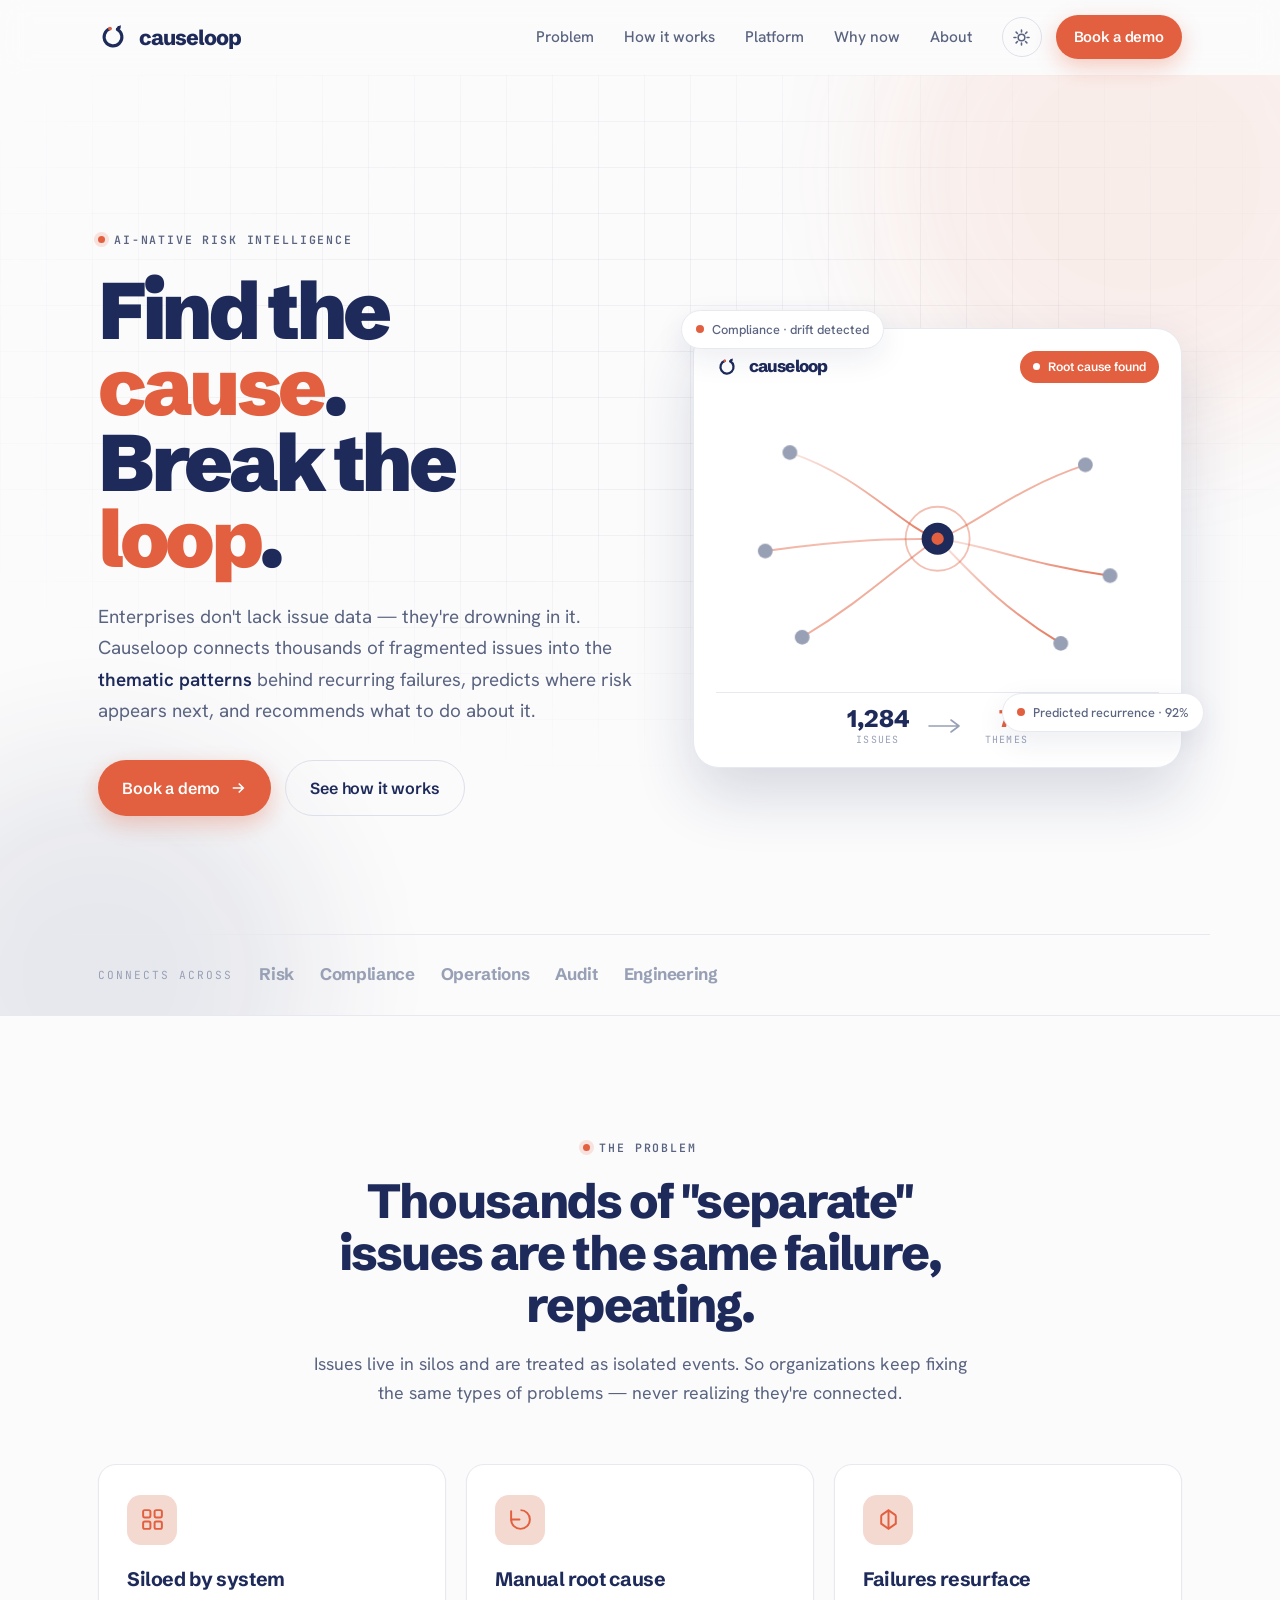
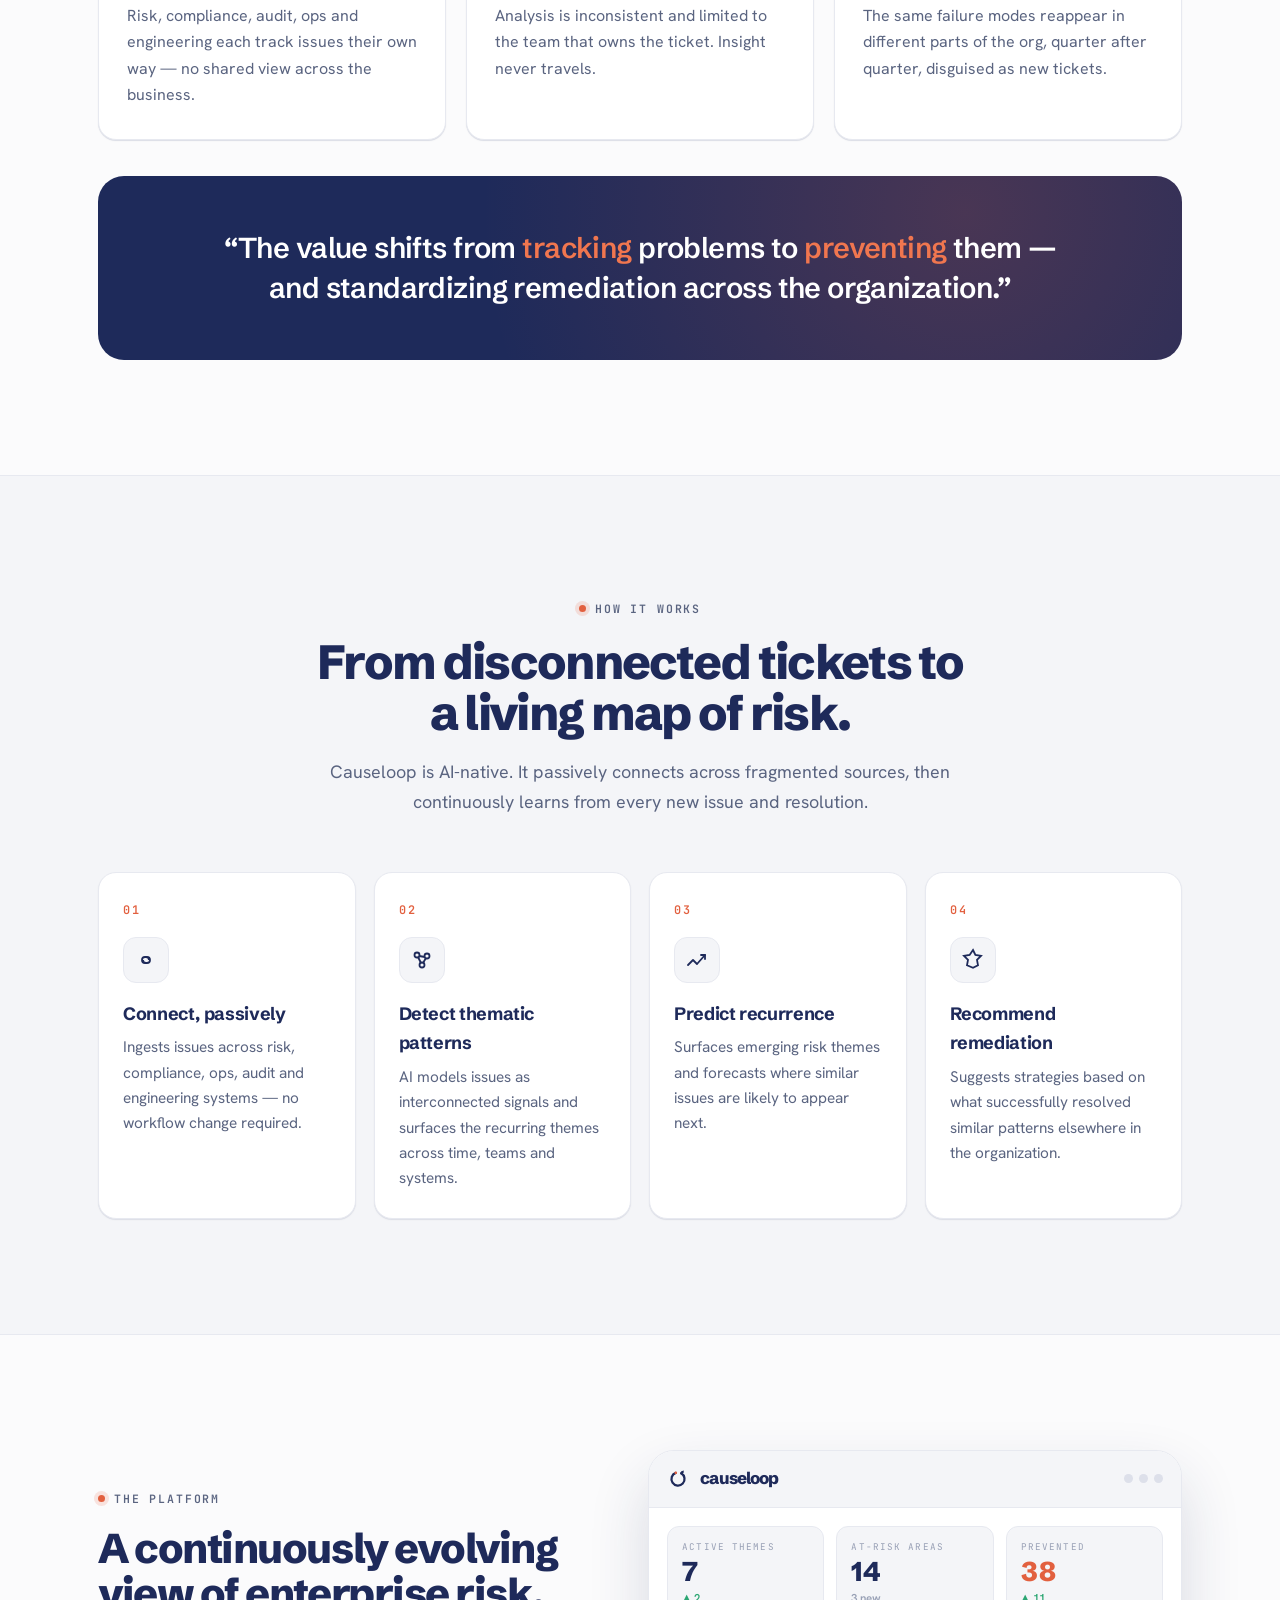
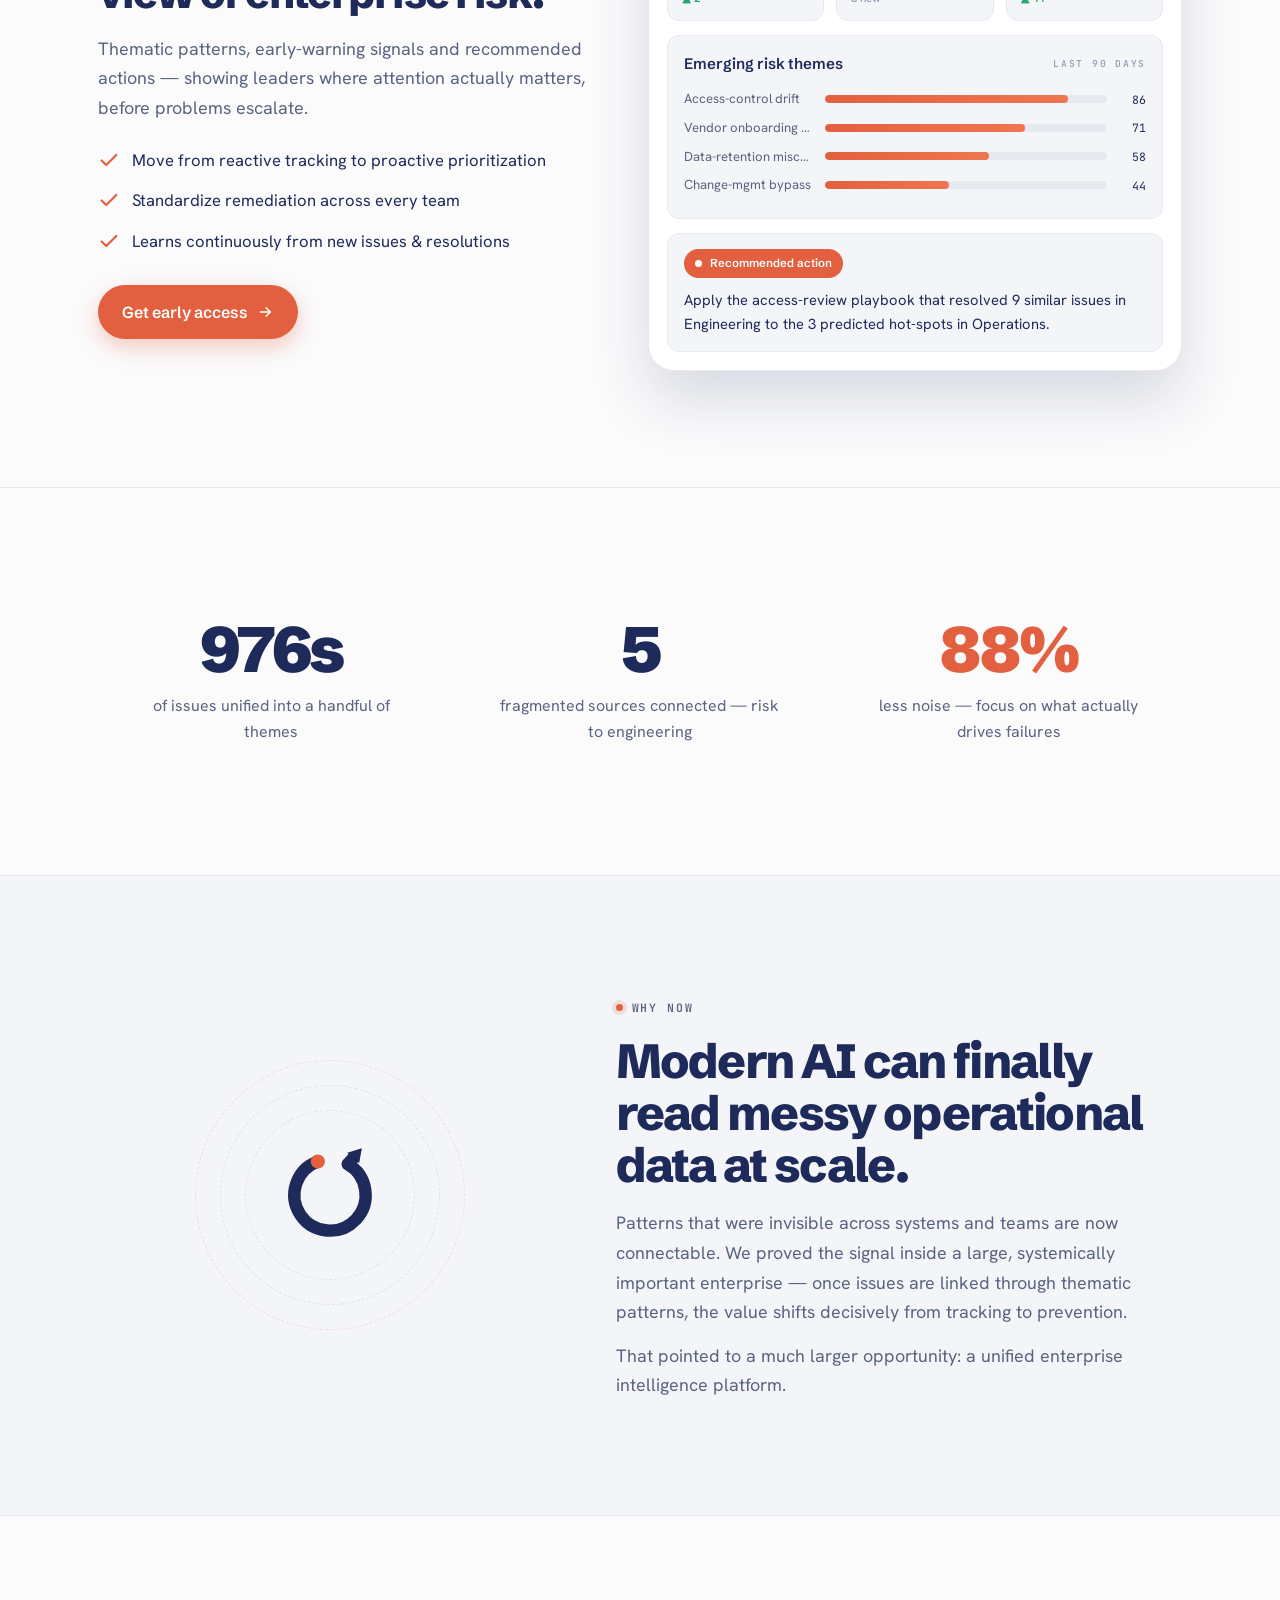
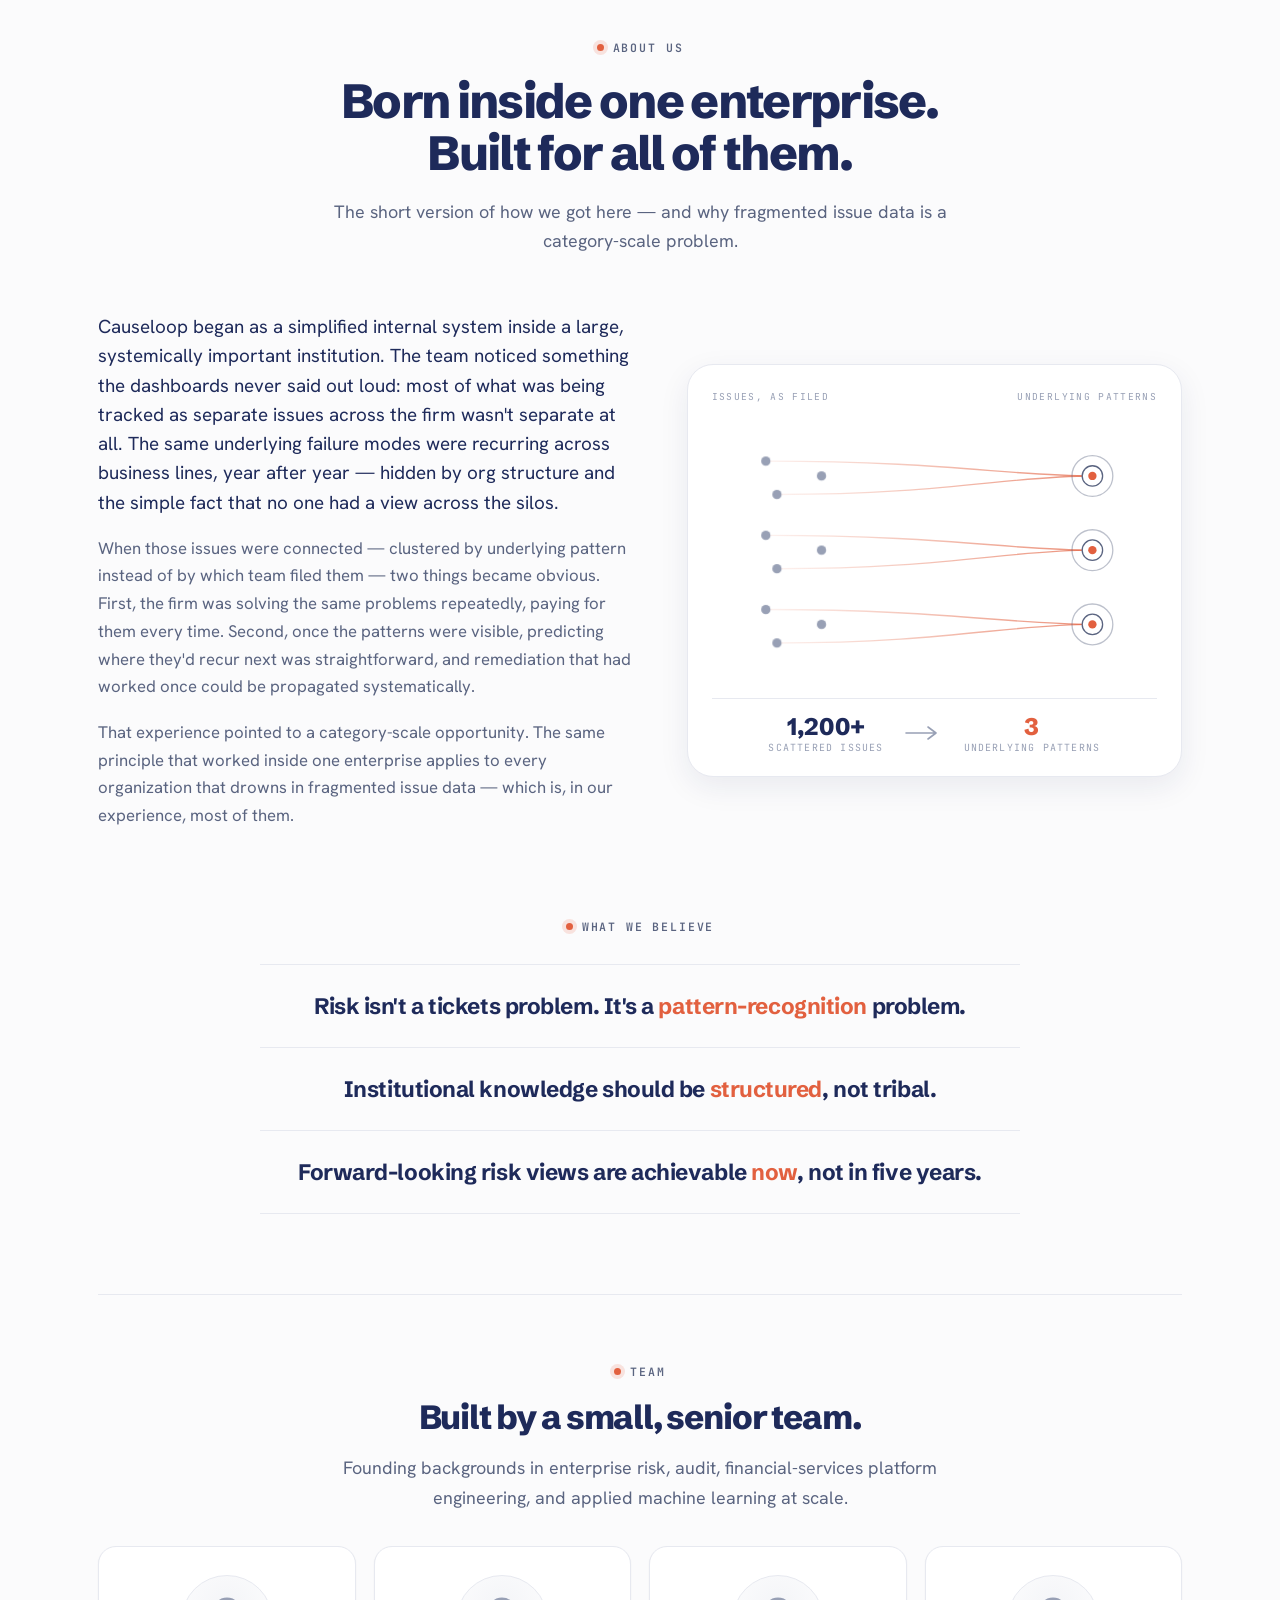
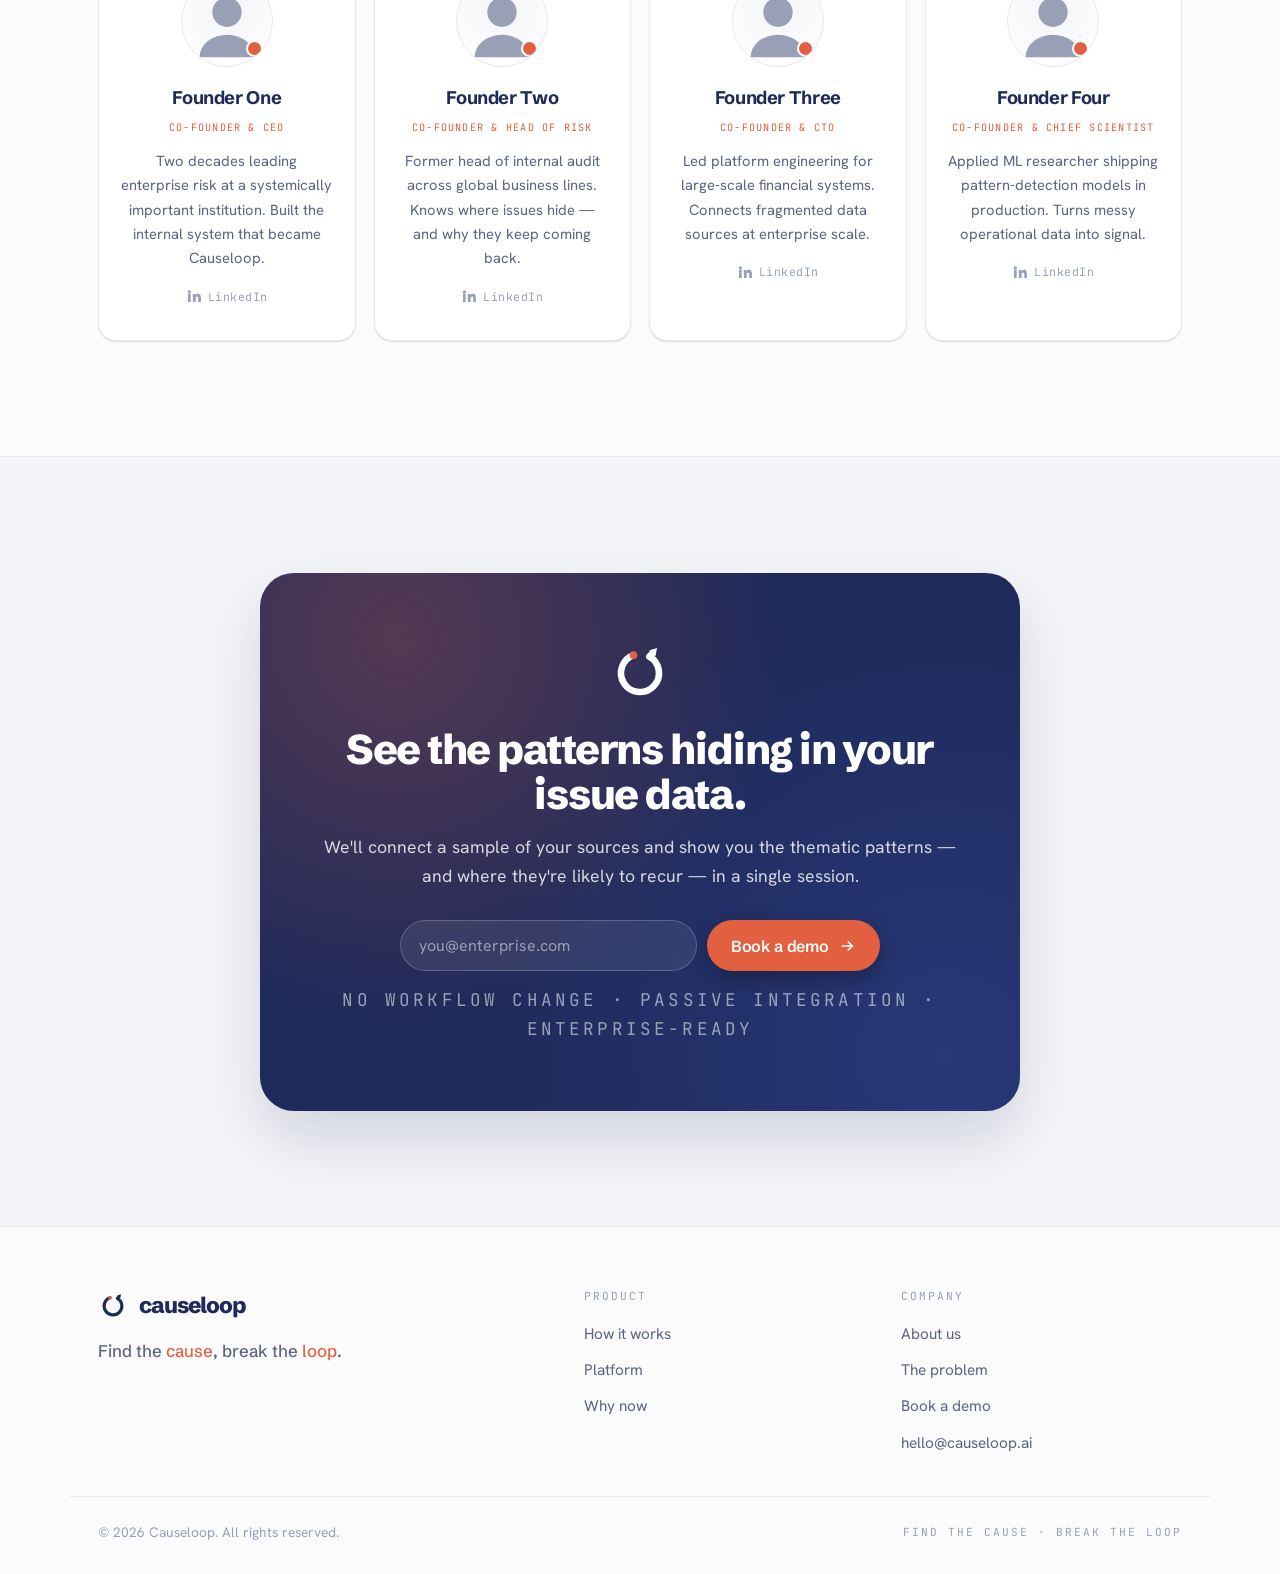
==== commit a61122dd: "Refine About section for a cleaner, more professional layout - Move story + illustration into a bala" ====
--- a/index.html
+++ b/index.html
@@ -303,58 +303,54 @@
       <div class="sec-head reveal">
         <span class="eyebrow"><span class="dot"></span>About us</span>
         <h2 class="sec-title">Born inside one enterprise. Built for all of them.</h2>
-        <p class="sec-lede">Causeloop began as a simplified internal system inside a large, systemically important institution — then we realized the pattern was everywhere.</p>
-      </div>
-
-      <!-- Clustering illustration — issues filed separately, clustered by underlying pattern -->
-      <div class="about-art reveal" aria-hidden="true">
-        <div class="about-art-card">
-          <div class="aa-head">
-            <span class="mono">Same failure modes · filed as separate issues</span>
-            <span class="pill sm"><span class="pulse"></span>Clustered by pattern</span>
-          </div>
-          <svg class="clustergraph" viewBox="0 0 760 280" role="img" aria-label="Scattered issues clustering into a few shared underlying patterns">
-            <defs>
-              <linearGradient id="edge2" x1="0" y1="0" x2="1" y2="0">
-                <stop offset="0" stop-color="var(--terra)" stop-opacity=".1"/>
-                <stop offset="1" stop-color="var(--terra)" stop-opacity=".8"/>
-              </linearGradient>
-            </defs>
-            <g class="edges" stroke="url(#edge2)" stroke-width="1.6" fill="none">
-              <path d="M70 48 C320 60 470 70 620 72"/>
-              <path d="M150 86 C360 80 480 74 620 72"/>
-              <path d="M96 124 C340 110 470 86 620 72"/>
-              <path d="M58 158 C320 150 480 142 620 140"/>
-              <path d="M168 142 C360 142 480 140 620 140"/>
-              <path d="M88 192 C340 168 470 150 620 140"/>
-              <path d="M64 232 C320 220 470 214 620 208"/>
-              <path d="M158 214 C360 212 480 210 620 208"/>
-              <path d="M112 256 C340 236 470 220 620 208"/>
-            </g>
-            <g class="nodes">
-              <circle cx="70" cy="48" r="5.5"/><circle cx="150" cy="86" r="5.5"/><circle cx="96" cy="124" r="5.5"/>
-              <circle cx="58" cy="158" r="5.5"/><circle cx="168" cy="142" r="5.5"/><circle cx="88" cy="192" r="5.5"/>
-              <circle cx="64" cy="232" r="5.5"/><circle cx="158" cy="214" r="5.5"/><circle cx="112" cy="256" r="5.5"/>
-            </g>
-            <g class="hubs">
-              <g><circle class="hub-ring" cx="620" cy="72" r="24"/><circle class="hub" cx="620" cy="72" r="12"/><circle class="hub-core" cx="620" cy="72" r="5"/></g>
-              <g><circle class="hub-ring" cx="620" cy="140" r="24"/><circle class="hub" cx="620" cy="140" r="12"/><circle class="hub-core" cx="620" cy="140" r="5"/></g>
-              <g><circle class="hub-ring" cx="620" cy="208" r="24"/><circle class="hub" cx="620" cy="208" r="12"/><circle class="hub-core" cx="620" cy="208" r="5"/></g>
-            </g>
-          </svg>
-          <div class="aa-foot">
-            <div class="metric"><span class="num">1,200+</span><span class="lab">scattered issues</span></div>
-            <svg class="flow" viewBox="0 0 40 24" aria-hidden="true"><path d="M2 12h28M24 6l8 6-8 6"/></svg>
-            <div class="metric accent"><span class="num">3</span><span class="lab">underlying patterns</span></div>
-          </div>
-        </div>
-      </div>
-
-      <!-- A narrow editorial column -->
-      <div class="about-story reveal">
-        <p>Causeloop began as a simplified internal system inside a large, systemically important institution. The team noticed something the dashboards never said out loud: most of what was being tracked as separate issues across the firm wasn't separate at all. The same underlying failure modes were recurring across business lines, year after year, hidden by org structure and the simple fact that no one had a view across the silos.</p>
-        <p>When those issues were connected — clustered by underlying pattern instead of by which team filed them — two things became immediately obvious. First, the firm was solving the same problems repeatedly, paying for them every time. Second, once the patterns were visible, predicting where they'd recur next was relatively straightforward, and remediation that had worked once could be propagated systematically.</p>
-        <p>That experience pointed to a category-scale opportunity. The same principle that worked inside one enterprise applies to every organization that drowns in fragmented issue data — which is, in our experience, most of them.</p>
+        <p class="sec-lede">The short version of how we got here — and why fragmented issue data is a category-scale problem.</p>
+      </div>
+
+      <div class="about-grid">
+        <!-- A narrow editorial column -->
+        <div class="about-story reveal">
+          <p>Causeloop began as a simplified internal system inside a large, systemically important institution. The team noticed something the dashboards never said out loud: most of what was being tracked as separate issues across the firm wasn't separate at all. The same underlying failure modes were recurring across business lines, year after year — hidden by org structure and the simple fact that no one had a view across the silos.</p>
+          <p>When those issues were connected — clustered by underlying pattern instead of by which team filed them — two things became obvious. First, the firm was solving the same problems repeatedly, paying for them every time. Second, once the patterns were visible, predicting where they'd recur next was straightforward, and remediation that had worked once could be propagated systematically.</p>
+          <p>That experience pointed to a category-scale opportunity. The same principle that worked inside one enterprise applies to every organization that drowns in fragmented issue data — which is, in our experience, most of them.</p>
+        </div>
+
+        <!-- Convergence illustration — separate issues resolve into a few underlying patterns -->
+        <div class="about-art reveal" style="--d:.08s" aria-hidden="true">
+          <div class="about-art-card">
+            <div class="aa-head">
+              <span class="aa-col mono">Issues, as filed</span>
+              <span class="aa-col mono">Underlying patterns</span>
+            </div>
+            <svg class="clustergraph" viewBox="0 0 480 300" role="img" aria-label="Separate issues converging into three shared underlying patterns">
+              <defs>
+                <linearGradient id="edge2" x1="0" y1="0" x2="1" y2="0">
+                  <stop offset="0" stop-color="var(--terra)" stop-opacity=".08"/>
+                  <stop offset="1" stop-color="var(--terra)" stop-opacity=".7"/>
+                </linearGradient>
+              </defs>
+              <g class="edges" stroke="url(#edge2)" stroke-width="1.5" fill="none">
+                <path d="M58 54 C250 54 320 70 410 70"/><path d="M118 70 C250 70 320 70 410 70"/><path d="M70 90 C250 90 320 70 410 70"/>
+                <path d="M58 134 C250 134 320 150 410 150"/><path d="M118 150 C250 150 320 150 410 150"/><path d="M70 170 C250 170 320 150 410 150"/>
+                <path d="M58 214 C250 214 320 230 410 230"/><path d="M118 230 C250 230 320 230 410 230"/><path d="M70 250 C250 250 320 230 410 230"/>
+              </g>
+              <g class="nodes">
+                <circle cx="58" cy="54" r="5"/><circle cx="118" cy="70" r="5"/><circle cx="70" cy="90" r="5"/>
+                <circle cx="58" cy="134" r="5"/><circle cx="118" cy="150" r="5"/><circle cx="70" cy="170" r="5"/>
+                <circle cx="58" cy="214" r="5"/><circle cx="118" cy="230" r="5"/><circle cx="70" cy="250" r="5"/>
+              </g>
+              <g class="hubs">
+                <g><circle class="hub-ring" cx="410" cy="70" r="22"/><circle class="hub" cx="410" cy="70" r="11"/><circle class="hub-core" cx="410" cy="70" r="4.5"/></g>
+                <g><circle class="hub-ring" cx="410" cy="150" r="22"/><circle class="hub" cx="410" cy="150" r="11"/><circle class="hub-core" cx="410" cy="150" r="4.5"/></g>
+                <g><circle class="hub-ring" cx="410" cy="230" r="22"/><circle class="hub" cx="410" cy="230" r="11"/><circle class="hub-core" cx="410" cy="230" r="4.5"/></g>
+              </g>
+            </svg>
+            <div class="aa-foot">
+              <div class="metric"><span class="num">1,200+</span><span class="lab">scattered issues</span></div>
+              <svg class="flow" viewBox="0 0 40 24" aria-hidden="true"><path d="M2 12h28M24 6l8 6-8 6"/></svg>
+              <div class="metric accent"><span class="num">3</span><span class="lab">underlying patterns</span></div>
+            </div>
+          </div>
+        </div>
       </div>
 
       <!-- What we believe -->
@@ -371,8 +367,8 @@
       <div class="team-block">
         <div class="sec-head reveal">
           <span class="eyebrow"><span class="dot"></span>Team</span>
-          <h2 class="sec-title">Built by a small, senior team.</h2>
-          <p class="sec-lede">Founding team backgrounds: enterprise risk, audit, financial-services platform engineering, and applied machine learning at scale.</p>
+          <h2 class="sec-title sub-title">Built by a small, senior team.</h2>
+          <p class="sec-lede">Founding backgrounds in enterprise risk, audit, financial-services platform engineering, and applied machine learning at scale.</p>
         </div>
 
         <!-- Placeholder founder cards — swap photos, names, bios and LinkedIn URLs when the team goes public -->
--- a/assets/css/style.css
+++ b/assets/css/style.css
@@ -395,31 +395,35 @@
 .footer-bottom{display:flex;align-items:center;justify-content:space-between;flex-wrap:wrap;gap:12px;padding-top:24px;color:var(--text-faint);font-size:.86rem}
 
 /* ============ ABOUT ============ */
-/* clustering illustration card */
-.about-art{max-width:840px;margin:0 auto}
-.about-art-card{background:var(--surface);border:1px solid var(--border);border-radius:var(--r-lg);padding:22px;box-shadow:var(--shadow-md)}
-.aa-head{display:flex;align-items:center;justify-content:space-between;gap:12px;flex-wrap:wrap;margin-bottom:4px}
-.clustergraph{width:100%;height:auto}
+/* story + illustration, two clean columns */
+.about-grid{display:grid;grid-template-columns:1.04fr .96fr;gap:52px;align-items:center;margin-top:4px}
+
+/* narrow editorial column */
+.about-story p{color:var(--text-soft);font-size:1.05rem;margin-bottom:18px}
+.about-story p:first-of-type{color:var(--text);font-size:1.18rem;line-height:1.55}
+.about-story p:last-child{margin-bottom:0}
+
+/* convergence illustration card */
+.about-art-card{background:var(--surface);border:1px solid var(--border);border-radius:var(--r-lg);padding:24px;box-shadow:var(--shadow-md)}
+.aa-head{display:flex;align-items:center;justify-content:space-between;gap:12px;margin-bottom:6px}
+.aa-col{font-size:.6rem;letter-spacing:.14em}
+.clustergraph{width:100%;height:auto;display:block}
 .clustergraph .nodes circle{fill:var(--text-faint);animation:nodeIn .6s var(--ease) both}
-.clustergraph .edges path{stroke-dasharray:320;stroke-dashoffset:320;animation:draw 1.7s var(--ease) forwards .3s}
-.clustergraph .hub-ring{fill:none;stroke:var(--text-soft);stroke-width:1.5;opacity:.45;transform-box:fill-box;transform-origin:center;animation:ringPulse 2.8s ease-in-out infinite}
+.clustergraph .edges path{stroke-dasharray:380;stroke-dashoffset:380;animation:draw 1.8s var(--ease) forwards .3s}
+.clustergraph .hub-ring{fill:none;stroke:var(--text-soft);stroke-width:1.4;opacity:.4;transform-box:fill-box;transform-origin:center;animation:ringPulse 2.8s ease-in-out infinite}
 .clustergraph .hub{fill:var(--surface-2);stroke:var(--text-soft);stroke-width:1.4}
 .clustergraph .hub-core{fill:var(--terra)}
-.aa-foot{display:flex;align-items:center;justify-content:center;gap:18px;margin-top:6px;padding-top:14px;border-top:1px solid var(--border)}
-
-/* narrow editorial column */
-.about-story{max-width:640px;margin:44px auto 0}
-.about-story p{color:var(--text-soft);font-size:1.08rem;margin-bottom:18px}
-.about-story p:first-of-type{color:var(--text);font-size:1.18rem}
-.about-story p:last-child{margin-bottom:0}
+.aa-foot{display:flex;align-items:center;justify-content:center;gap:20px;margin-top:8px;padding-top:16px;border-top:1px solid var(--border)}
 
 /* what we believe — hairline-separated statements */
-.beliefs-block{text-align:center;max-width:820px;margin:56px auto 0}
-.beliefs{margin-top:8px;border-top:1px solid var(--border)}
-.belief{font-family:var(--f-display);font-weight:700;font-size:1.5rem;letter-spacing:-.02em;line-height:1.32;color:var(--text);padding:24px 8px;border-bottom:1px solid var(--border)}
+.beliefs-block{text-align:center;max-width:760px;margin:80px auto 0}
+.beliefs{margin-top:10px;border-top:1px solid var(--border)}
+.belief{font-family:var(--f-display);font-weight:700;font-size:1.4rem;letter-spacing:-.02em;line-height:1.34;color:var(--text);padding:26px 8px;border-bottom:1px solid var(--border)}
 
 /* team */
-.team-block{margin-top:64px;padding-top:56px;border-top:1px solid var(--border)}
+.team-block{margin-top:80px;padding-top:60px;border-top:1px solid var(--border)}
+.sub-title{font-size:clamp(1.55rem,3.2vw,2.1rem)}
+.team-block .sec-head{margin-bottom:34px}
 .team-grid{display:grid;grid-template-columns:repeat(4,1fr);gap:18px;margin-top:6px}
 .founder{
   background:var(--surface);border:1px solid var(--border);border-radius:var(--r);
@@ -450,6 +454,7 @@
   .why-art{order:-1}
   .steps{grid-template-columns:repeat(2,1fr)}
   .team-grid{grid-template-columns:repeat(2,1fr)}
+  .about-grid{grid-template-columns:1fr;gap:36px;max-width:640px;margin-inline:auto}
 }
 @media (max-width:760px){
   .nav-links{
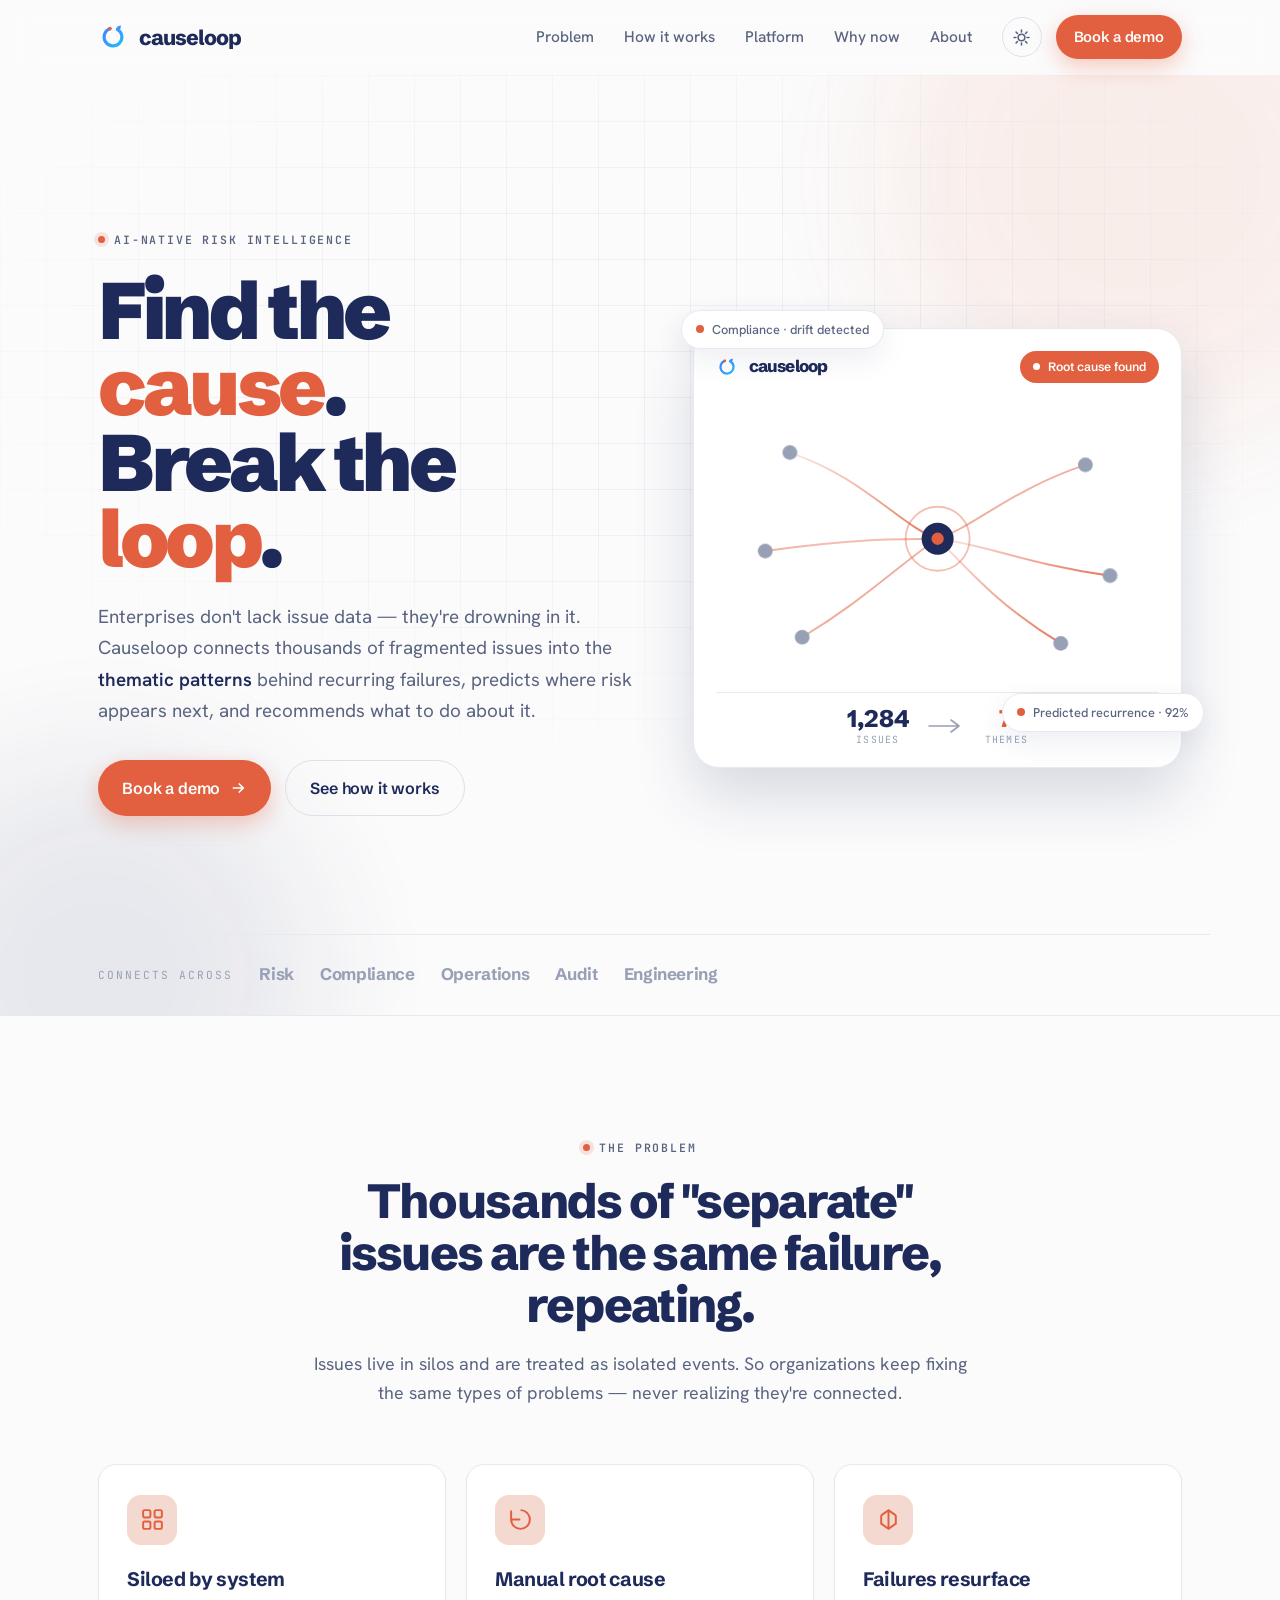
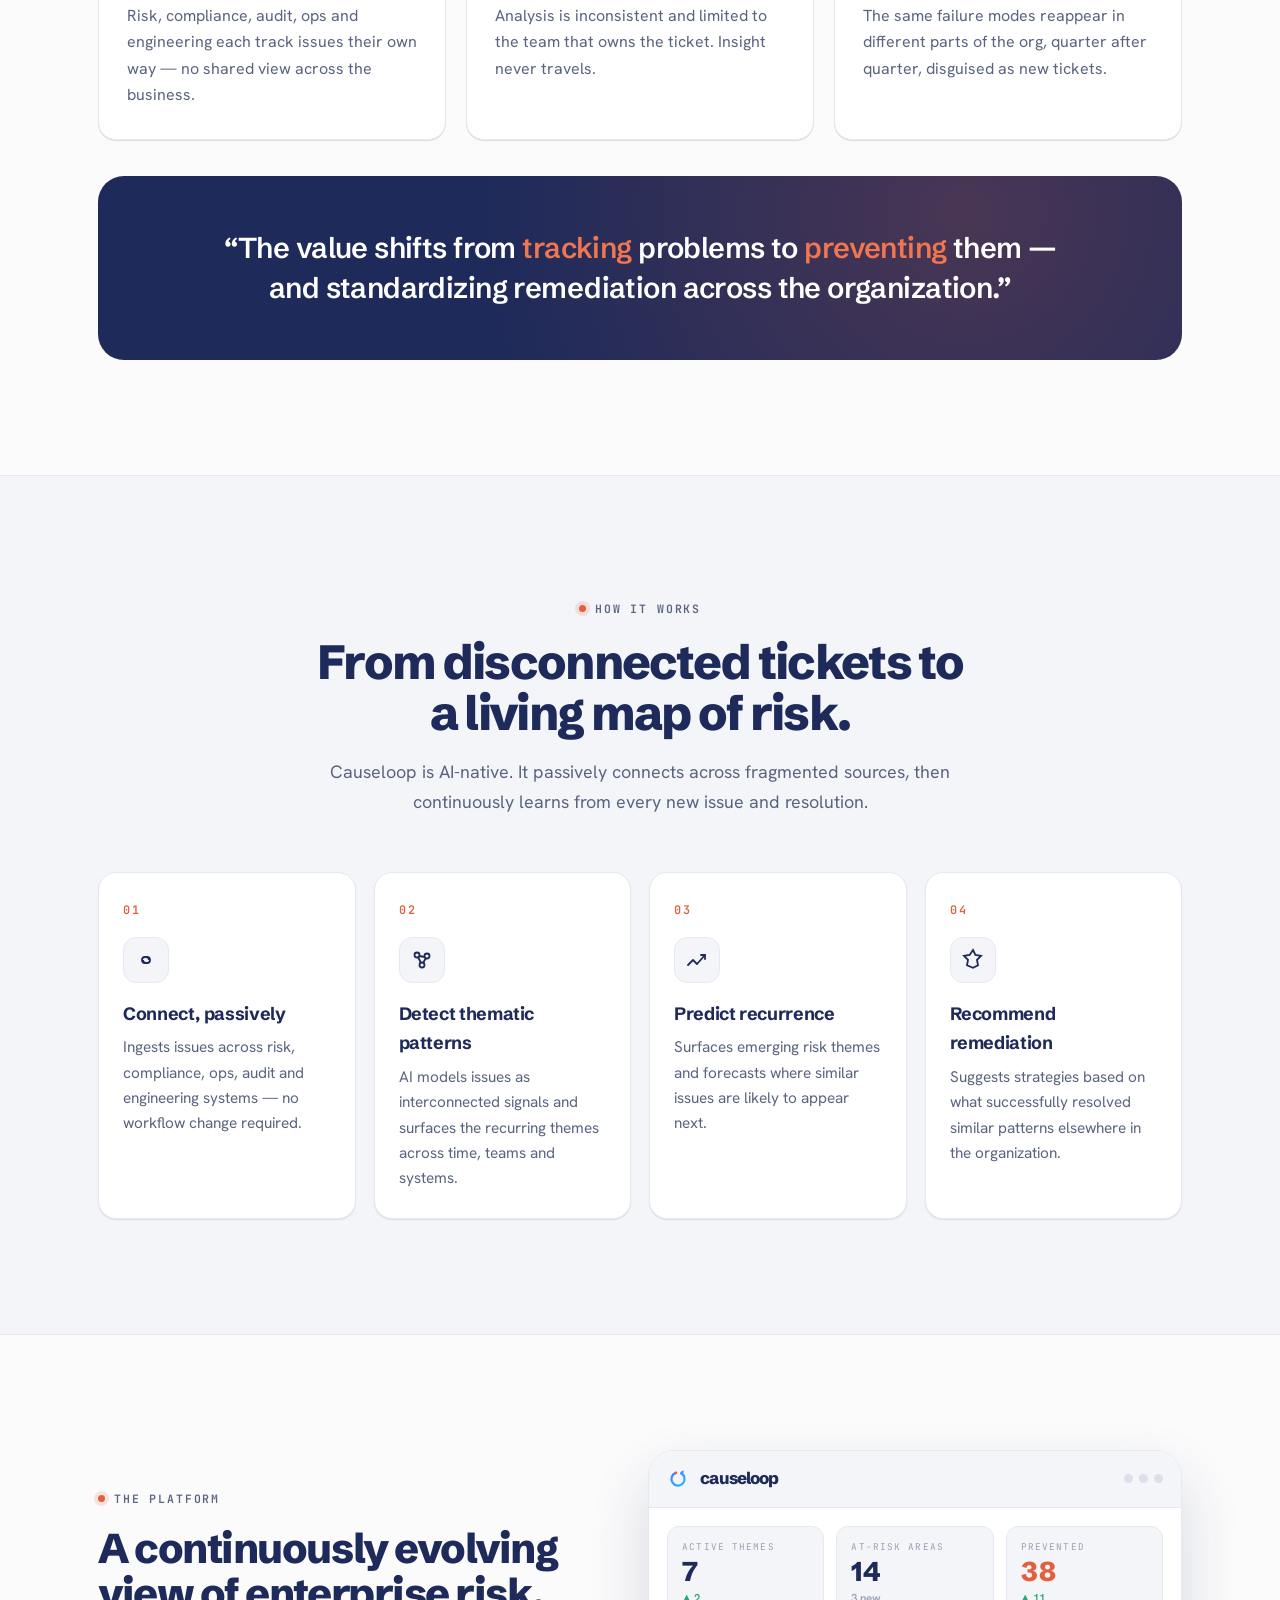
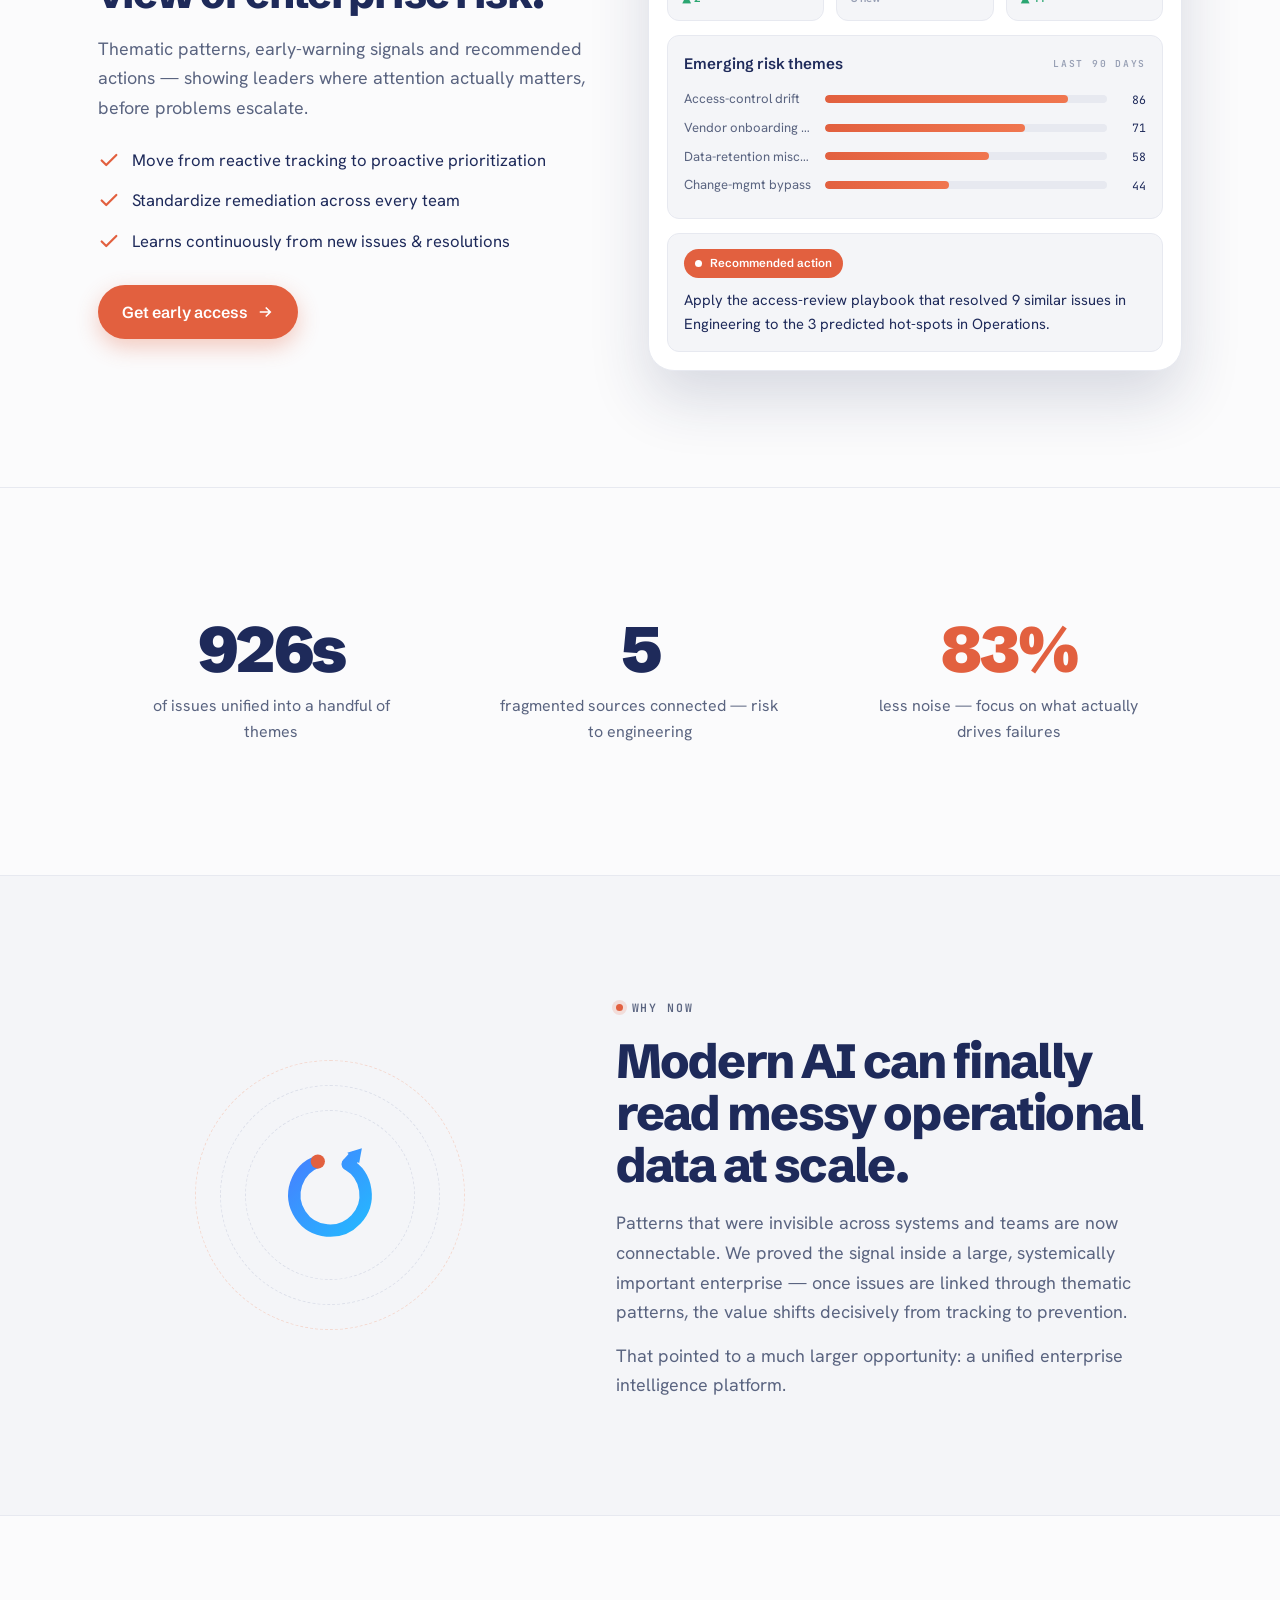
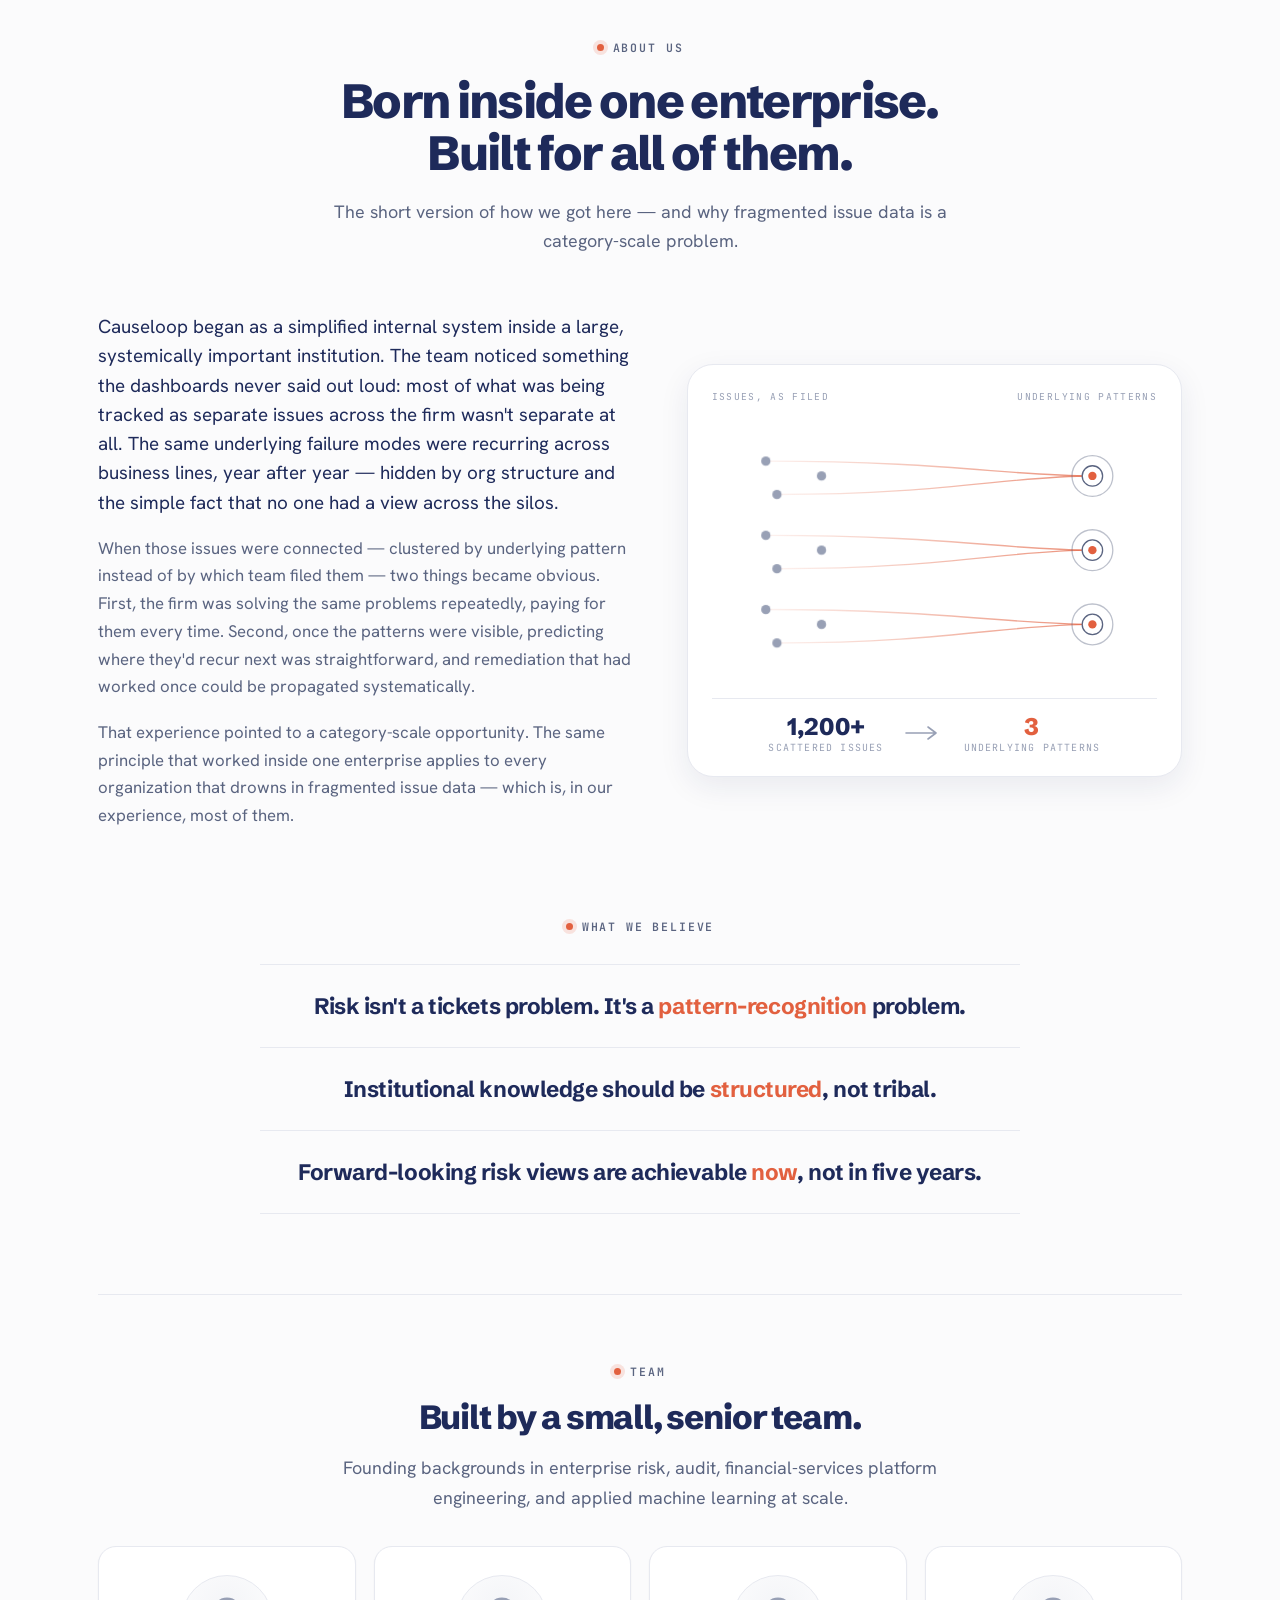
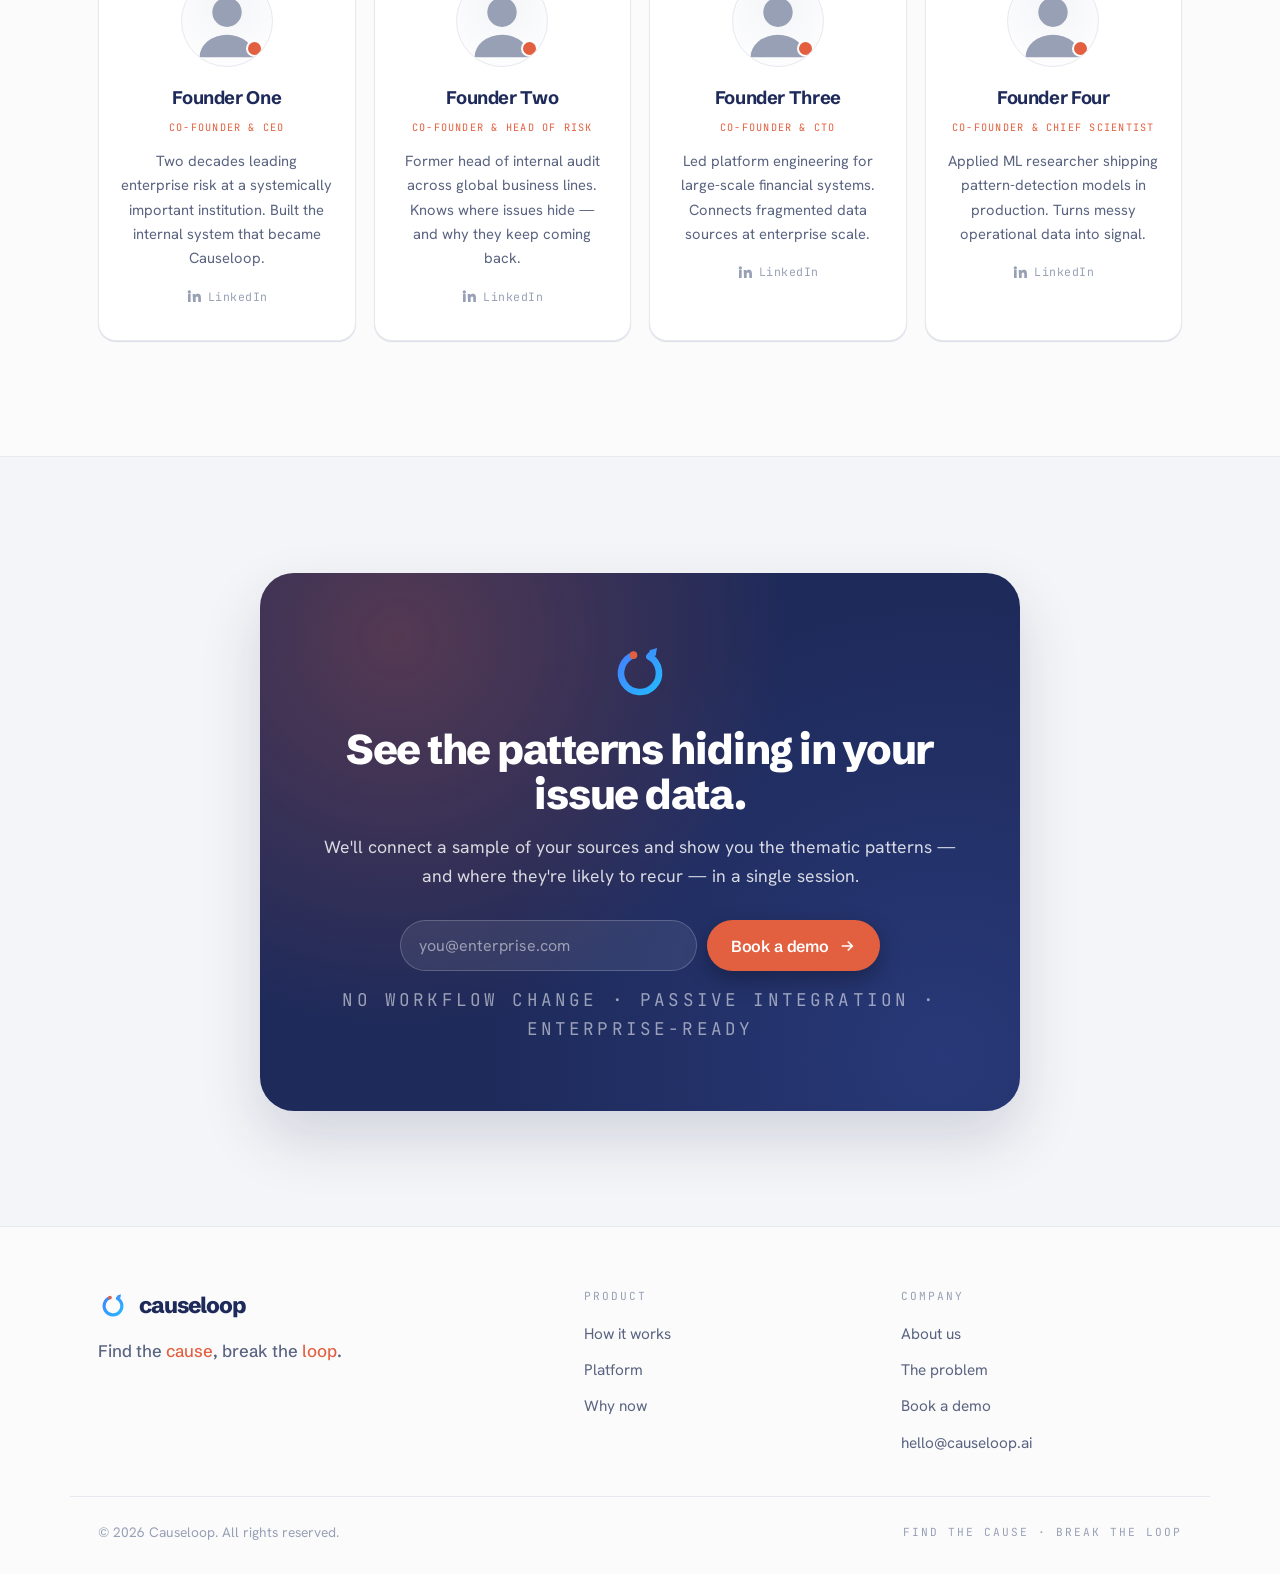
==== commit 3c38ae95: "Give the logo mark the brand blue gradient The loop-into-arrow mark now carries the brand cobalt -> " ====
--- a/index.html
+++ b/index.html
@@ -27,14 +27,18 @@
 
 <!-- ============ SHARED SVG SYMBOLS ============ -->
 <svg width="0" height="0" style="position:absolute" aria-hidden="true"><defs>
+  <!-- Brand blue gradient for the mark (cobalt -> cyan) -->
+  <linearGradient id="clg" x1="6" y1="6" x2="58" y2="58" gradientUnits="userSpaceOnUse">
+    <stop offset="0" stop-color="#4A78FF"/><stop offset="1" stop-color="#1FC2FF"/>
+  </linearGradient>
   <!-- The mark: a loop that nearly closes (recurring risk) then breaks outward into
-       an arrow (the cycle escaped). The terracotta point marks the surfaced cause.
-       Strokes inherit currentColor so the mark adapts to navy / white / mono contexts. -->
+       an arrow (the cycle escaped). The blue gradient carries the brand; the
+       terracotta point marks the surfaced cause. -->
   <symbol id="mk" viewBox="0 0 64 64">
-    <g fill="none" stroke="currentColor" stroke-width="6.6" stroke-linecap="round" stroke-linejoin="round">
+    <g fill="none" stroke="url(#clg)" stroke-width="6.6" stroke-linecap="round" stroke-linejoin="round">
       <path d="M41.5 15.55 A19 19 0 1 1 25.5 14.15"/><path d="M41.5 15.55 L44.38 12.26"/>
     </g>
-    <path d="M49 7 L47.54 15.03 L41.22 9.49 Z" fill="currentColor"/>
+    <path d="M49 7 L47.54 15.03 L41.22 9.49 Z" fill="url(#clg)"/>
     <circle cx="25.5" cy="14.15" r="3.8" fill="#E2603F"/>
   </symbol>
 </defs></svg>
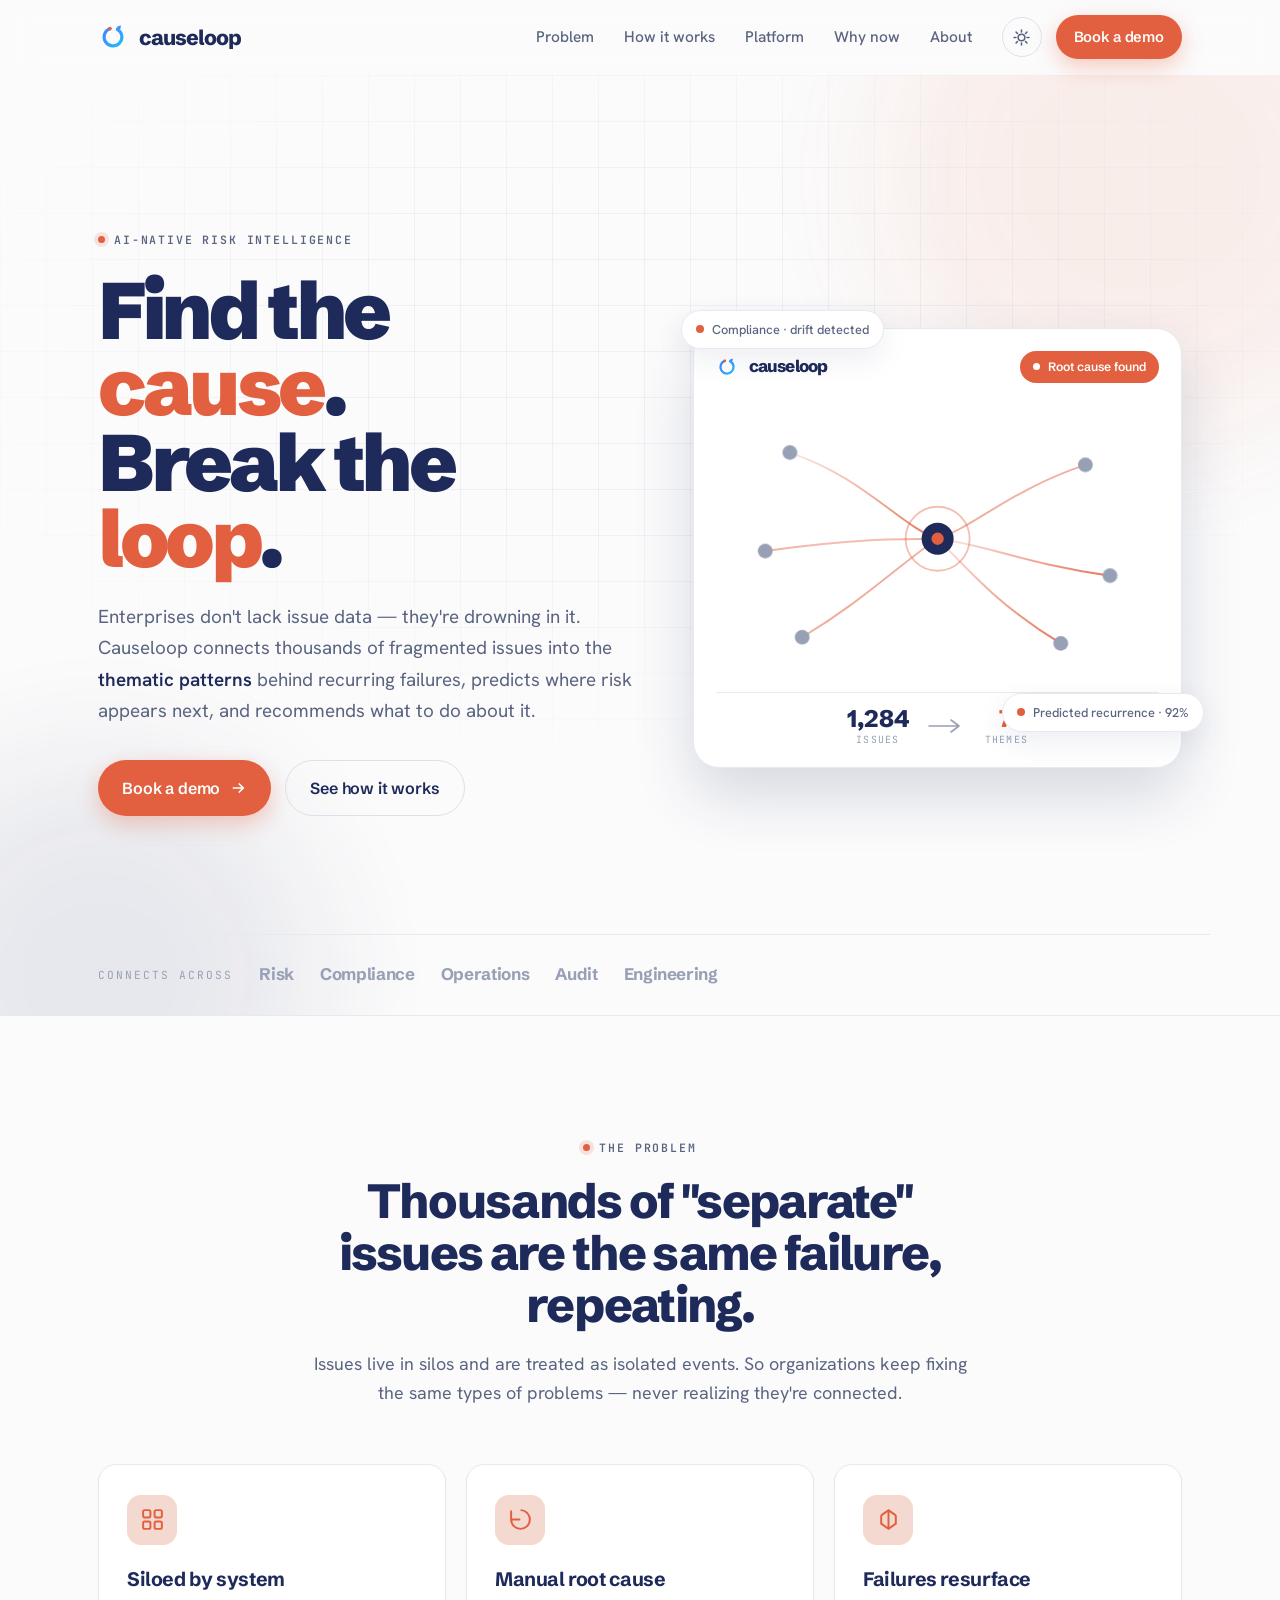
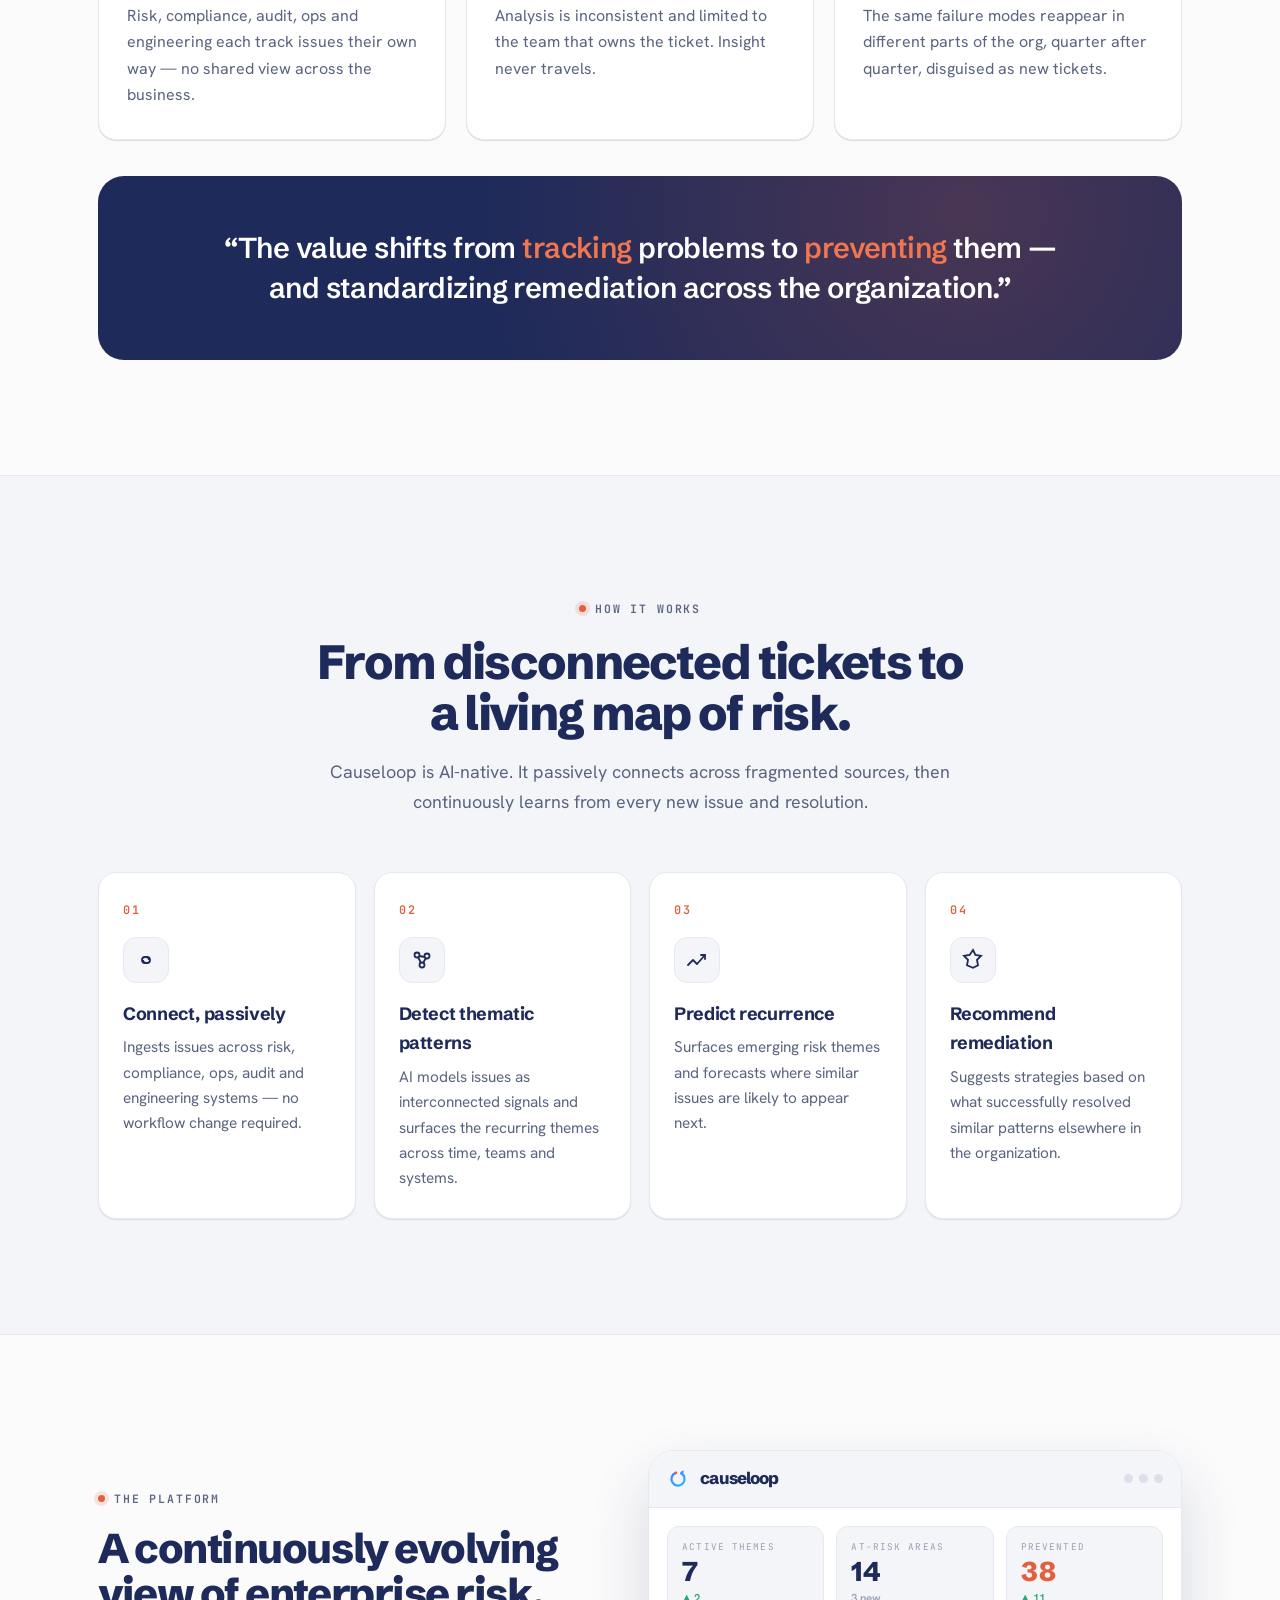
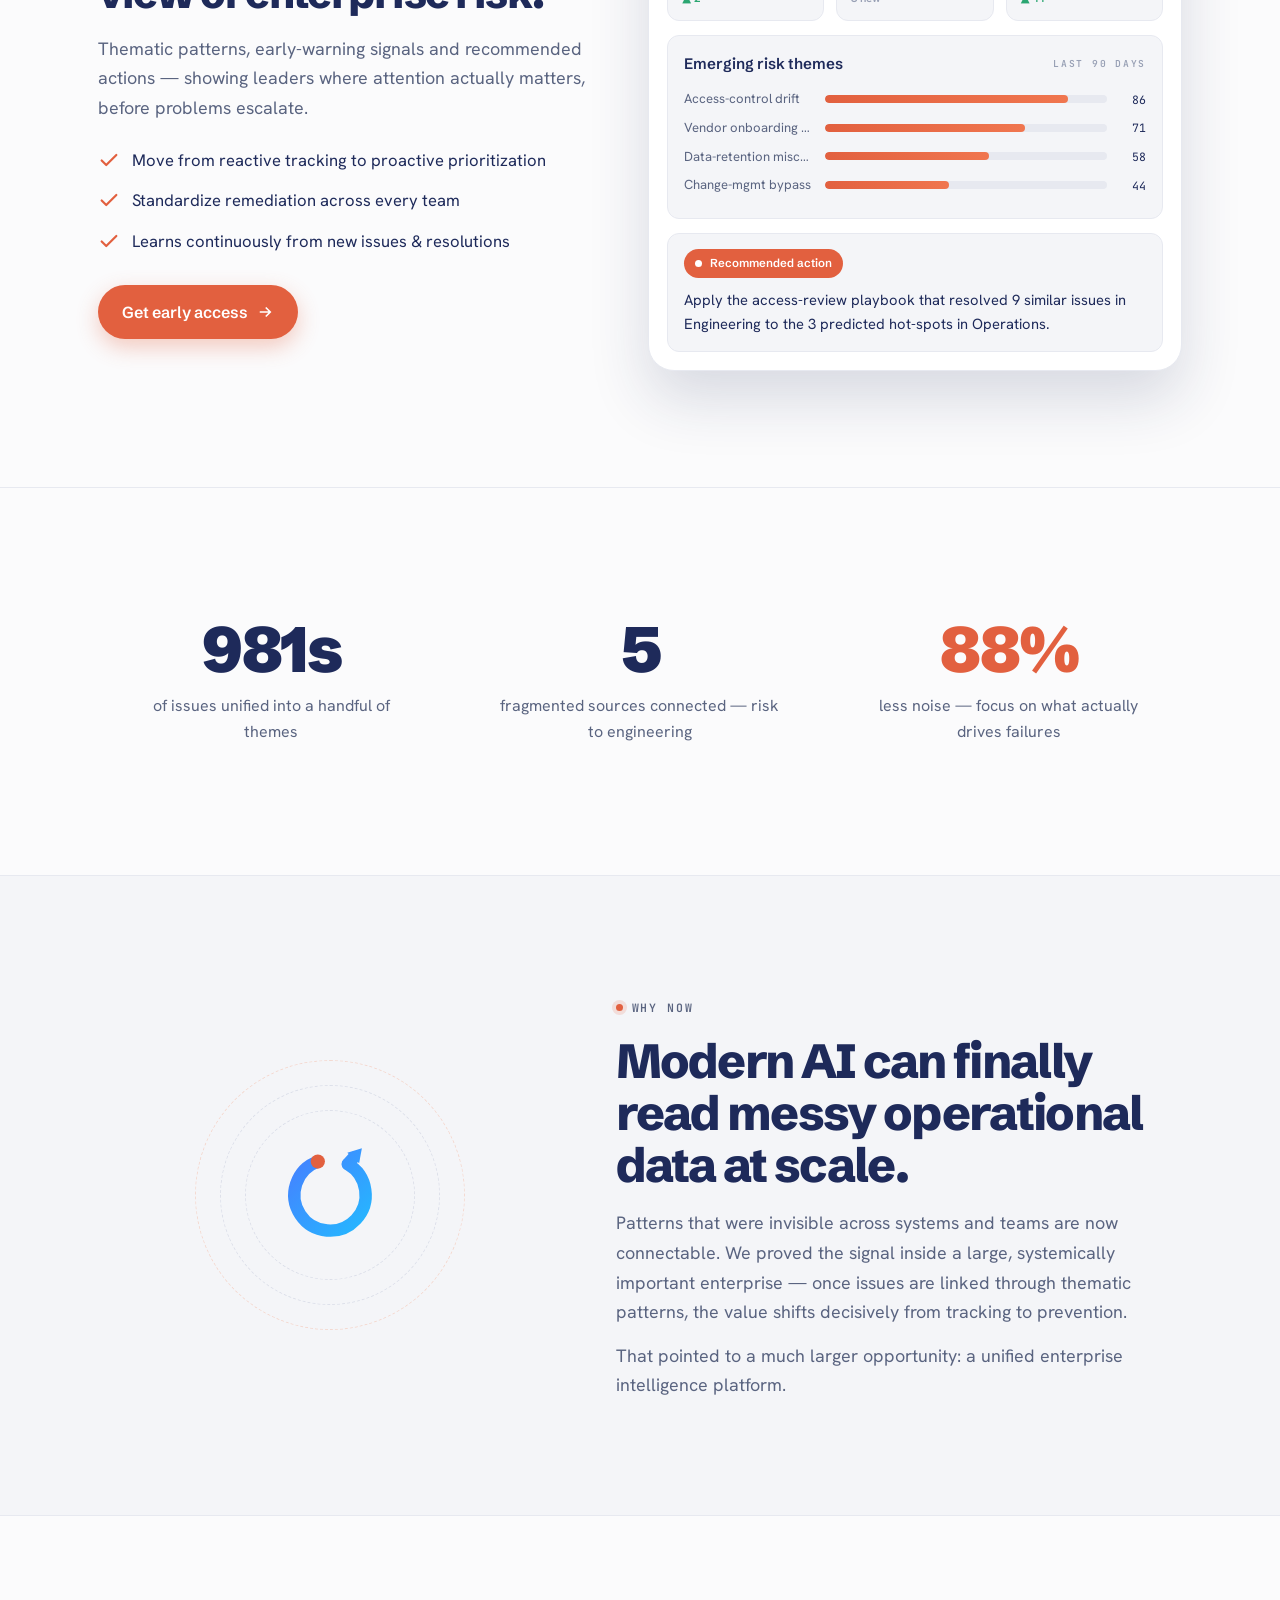
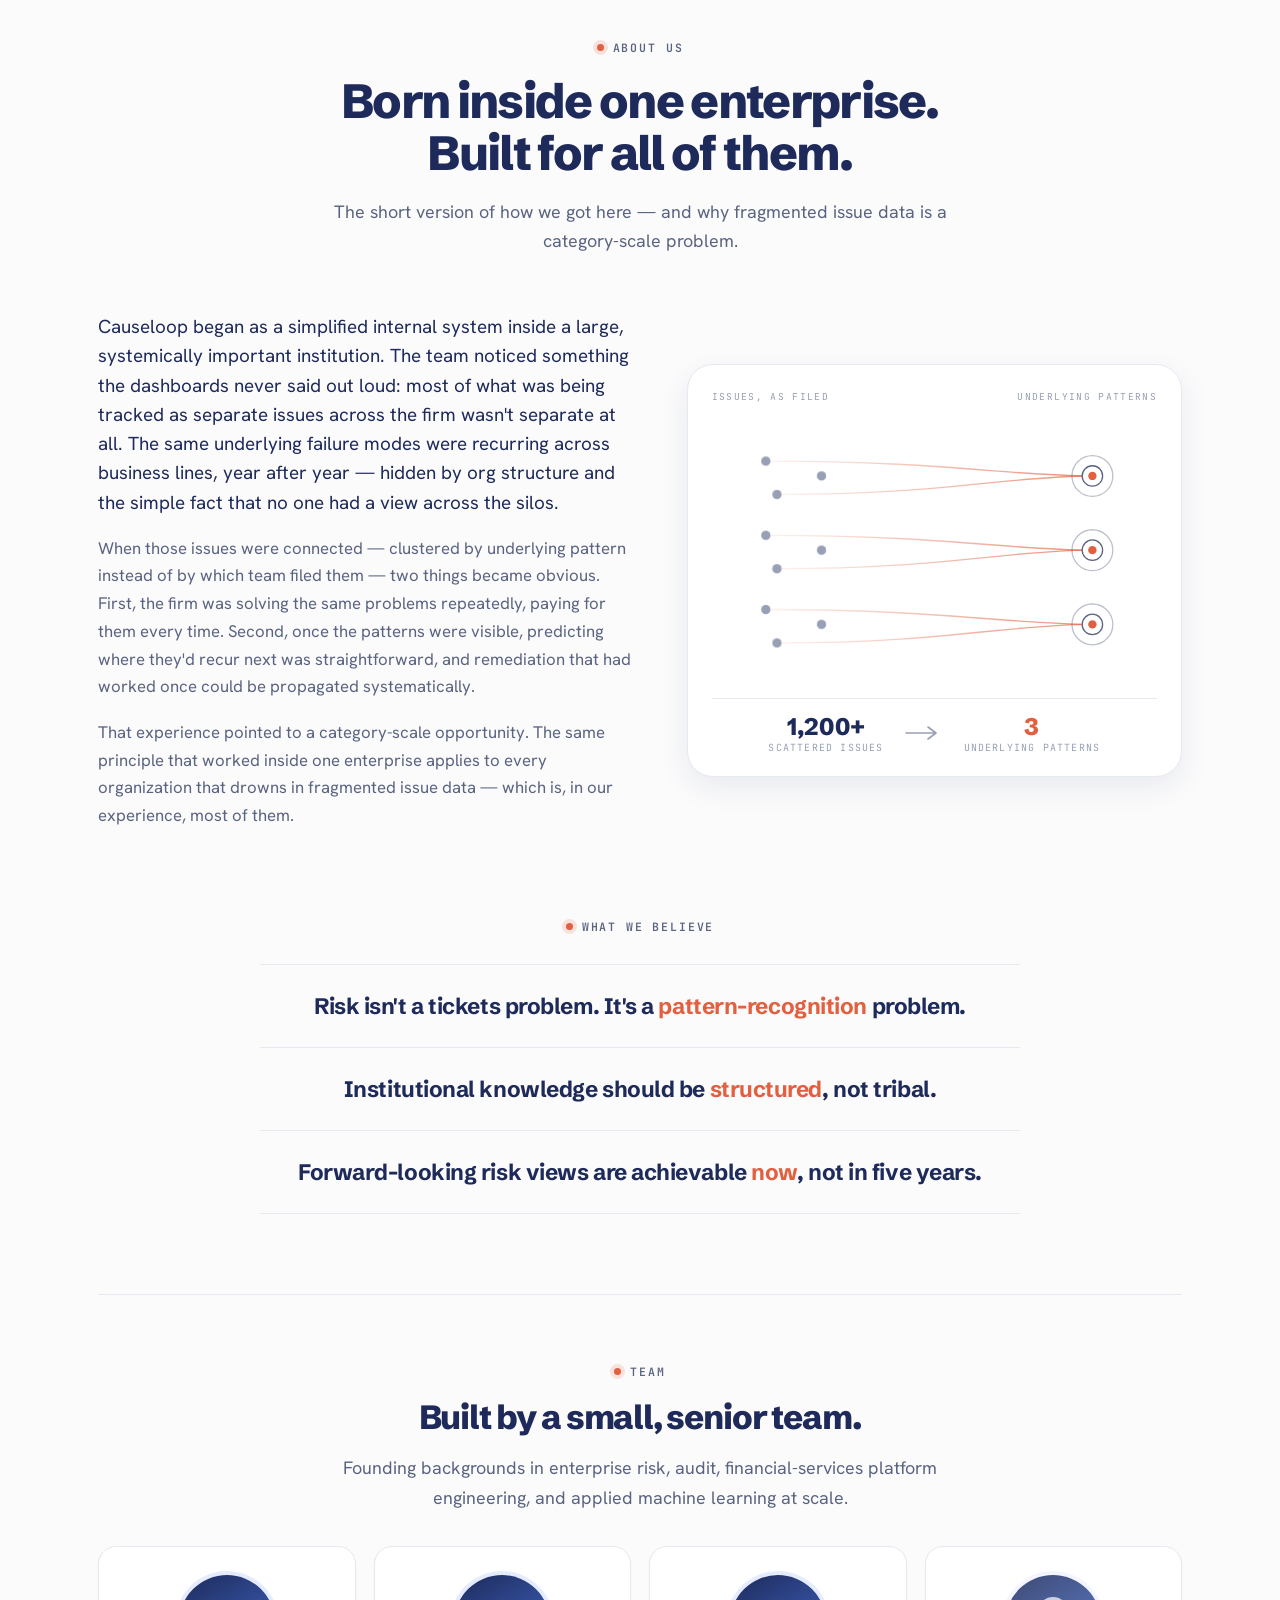
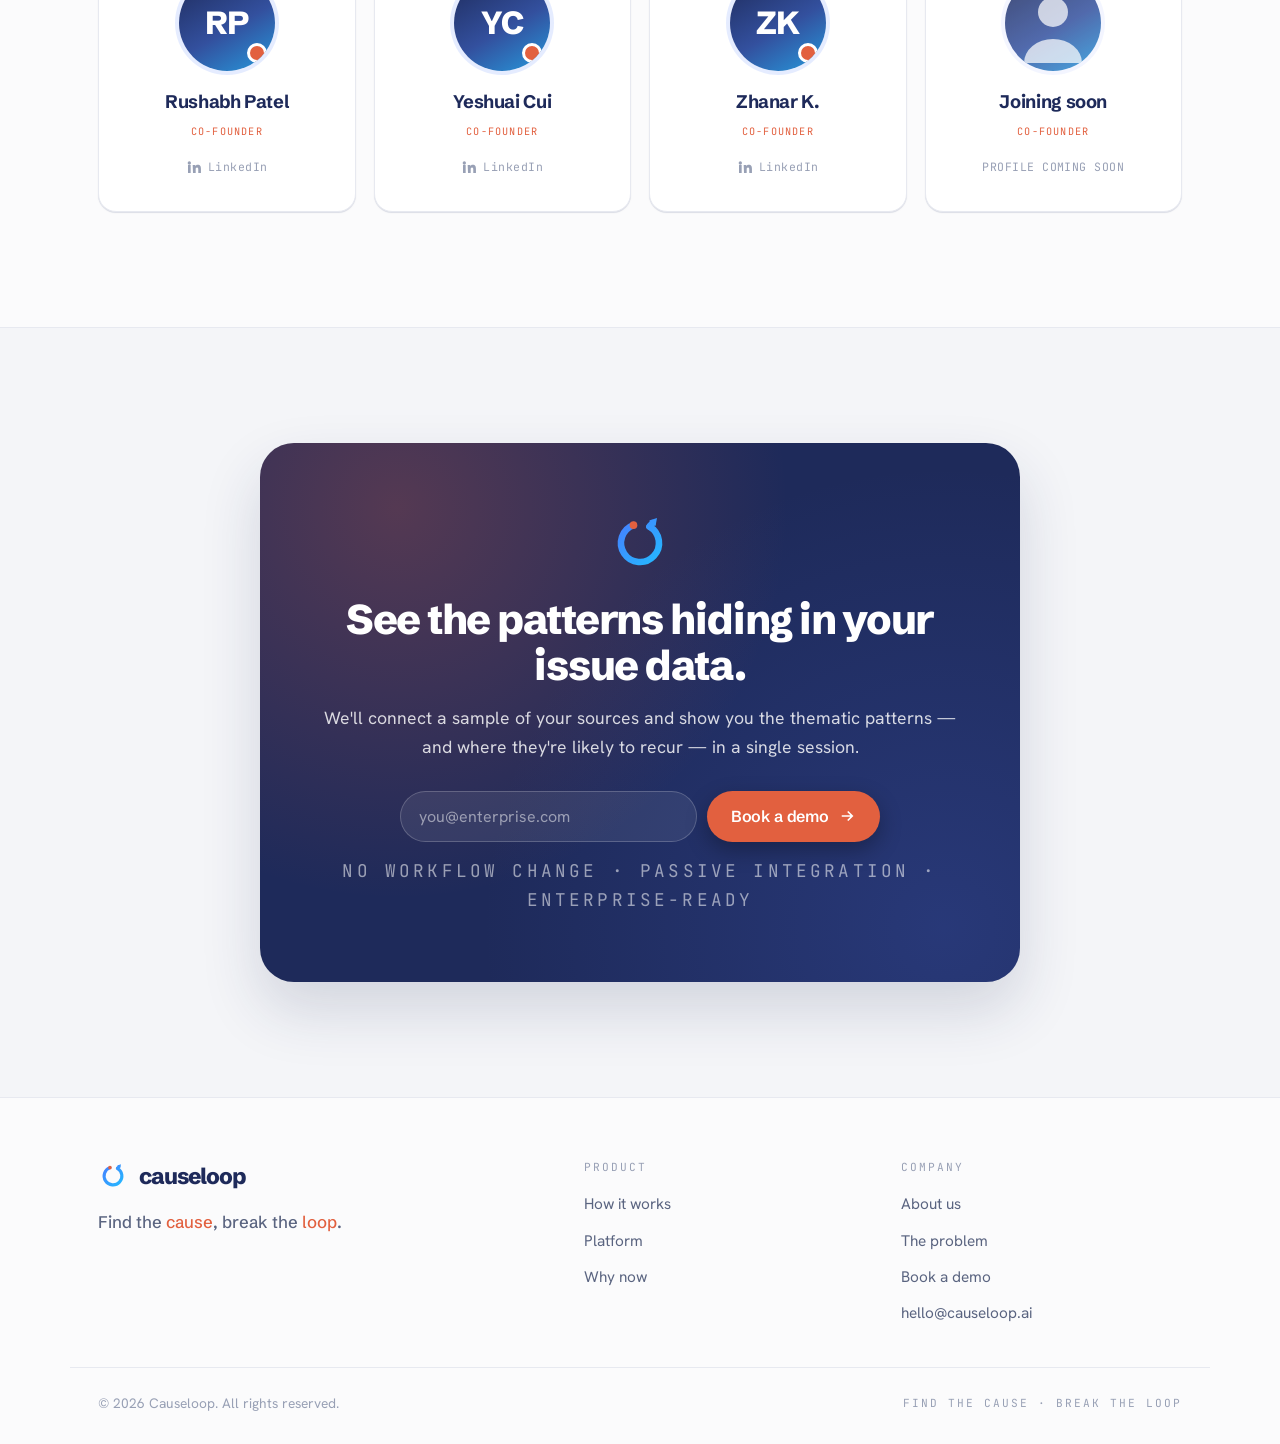
==== commit 02c93c2d: "Team: real founder names, shared title, photos with brand-blended frame - All founders share one tit" ====
--- a/index.html
+++ b/index.html
@@ -375,38 +375,45 @@
           <p class="sec-lede">Founding backgrounds in enterprise risk, audit, financial-services platform engineering, and applied machine learning at scale.</p>
         </div>
 
-        <!-- Placeholder founder cards — swap photos, names, bios and LinkedIn URLs when the team goes public -->
+        <!-- Founder cards. To show a real photo, drop a square image at the path in each
+             img src (e.g. assets/img/team/rushabh-patel.jpg). Until then the branded
+             monogram shows automatically. The avatar frame applies the brand background. -->
         <div class="team-grid">
           <article class="founder reveal">
-            <div class="avatar"><svg class="ph" viewBox="0 0 92 92" aria-hidden="true"><circle class="sil" cx="46" cy="36" r="15"/><path class="sil" d="M18 82a28 23 0 0 1 56 0Z"/></svg></div>
-            <h3 class="founder-name">Founder One</h3>
-            <p class="founder-role">Co-founder &amp; CEO</p>
-            <p class="founder-bio">Two decades leading enterprise risk at a systemically important institution. Built the internal system that became Causeloop.</p>
-            <a class="founder-link" href="#" aria-label="Founder One on LinkedIn"><svg viewBox="0 0 24 24" aria-hidden="true"><path d="M4.98 3.5a2.5 2.5 0 1 1 0 5 2.5 2.5 0 0 1 0-5zM3 9h4v12H3zM10 9h3.8v1.7h.05c.53-1 1.83-2.05 3.77-2.05 4.03 0 4.78 2.65 4.78 6.1V21h-4v-5.4c0-1.29-.02-2.95-1.8-2.95-1.8 0-2.08 1.4-2.08 2.85V21h-4z"/></svg>LinkedIn</a>
+            <div class="avatar">
+              <span class="mono-init" aria-hidden="true">RP</span>
+              <img class="avatar-img" src="assets/img/team/rushabh-patel.jpg" alt="Rushabh Patel" loading="lazy" onerror="this.remove()" />
+            </div>
+            <h3 class="founder-name">Rushabh Patel</h3>
+            <p class="founder-role">Co-founder</p>
+            <a class="founder-link" href="https://www.linkedin.com/in/rushabhpatel5" target="_blank" rel="noopener" aria-label="Rushabh Patel on LinkedIn"><svg viewBox="0 0 24 24" aria-hidden="true"><path d="M4.98 3.5a2.5 2.5 0 1 1 0 5 2.5 2.5 0 0 1 0-5zM3 9h4v12H3zM10 9h3.8v1.7h.05c.53-1 1.83-2.05 3.77-2.05 4.03 0 4.78 2.65 4.78 6.1V21h-4v-5.4c0-1.29-.02-2.95-1.8-2.95-1.8 0-2.08 1.4-2.08 2.85V21h-4z"/></svg>LinkedIn</a>
           </article>
 
           <article class="founder reveal" style="--d:.06s">
-            <div class="avatar"><svg class="ph" viewBox="0 0 92 92" aria-hidden="true"><circle class="sil" cx="46" cy="36" r="15"/><path class="sil" d="M18 82a28 23 0 0 1 56 0Z"/></svg></div>
-            <h3 class="founder-name">Founder Two</h3>
-            <p class="founder-role">Co-founder &amp; Head of Risk</p>
-            <p class="founder-bio">Former head of internal audit across global business lines. Knows where issues hide — and why they keep coming back.</p>
-            <a class="founder-link" href="#" aria-label="Founder Two on LinkedIn"><svg viewBox="0 0 24 24" aria-hidden="true"><path d="M4.98 3.5a2.5 2.5 0 1 1 0 5 2.5 2.5 0 0 1 0-5zM3 9h4v12H3zM10 9h3.8v1.7h.05c.53-1 1.83-2.05 3.77-2.05 4.03 0 4.78 2.65 4.78 6.1V21h-4v-5.4c0-1.29-.02-2.95-1.8-2.95-1.8 0-2.08 1.4-2.08 2.85V21h-4z"/></svg>LinkedIn</a>
+            <div class="avatar">
+              <span class="mono-init" aria-hidden="true">YC</span>
+              <img class="avatar-img" src="assets/img/team/yeshuai-cui.jpg" alt="Yeshuai Cui" loading="lazy" onerror="this.remove()" />
+            </div>
+            <h3 class="founder-name">Yeshuai Cui</h3>
+            <p class="founder-role">Co-founder</p>
+            <a class="founder-link" href="https://www.linkedin.com/in/yeshuai-cui-2581b01b4" target="_blank" rel="noopener" aria-label="Yeshuai Cui on LinkedIn"><svg viewBox="0 0 24 24" aria-hidden="true"><path d="M4.98 3.5a2.5 2.5 0 1 1 0 5 2.5 2.5 0 0 1 0-5zM3 9h4v12H3zM10 9h3.8v1.7h.05c.53-1 1.83-2.05 3.77-2.05 4.03 0 4.78 2.65 4.78 6.1V21h-4v-5.4c0-1.29-.02-2.95-1.8-2.95-1.8 0-2.08 1.4-2.08 2.85V21h-4z"/></svg>LinkedIn</a>
           </article>
 
           <article class="founder reveal" style="--d:.12s">
-            <div class="avatar"><svg class="ph" viewBox="0 0 92 92" aria-hidden="true"><circle class="sil" cx="46" cy="36" r="15"/><path class="sil" d="M18 82a28 23 0 0 1 56 0Z"/></svg></div>
-            <h3 class="founder-name">Founder Three</h3>
-            <p class="founder-role">Co-founder &amp; CTO</p>
-            <p class="founder-bio">Led platform engineering for large-scale financial systems. Connects fragmented data sources at enterprise scale.</p>
-            <a class="founder-link" href="#" aria-label="Founder Three on LinkedIn"><svg viewBox="0 0 24 24" aria-hidden="true"><path d="M4.98 3.5a2.5 2.5 0 1 1 0 5 2.5 2.5 0 0 1 0-5zM3 9h4v12H3zM10 9h3.8v1.7h.05c.53-1 1.83-2.05 3.77-2.05 4.03 0 4.78 2.65 4.78 6.1V21h-4v-5.4c0-1.29-.02-2.95-1.8-2.95-1.8 0-2.08 1.4-2.08 2.85V21h-4z"/></svg>LinkedIn</a>
+            <div class="avatar">
+              <span class="mono-init" aria-hidden="true">ZK</span>
+              <img class="avatar-img" src="assets/img/team/zhanar-k.jpg" alt="Zhanar K." loading="lazy" onerror="this.remove()" />
+            </div>
+            <h3 class="founder-name">Zhanar K.</h3>
+            <p class="founder-role">Co-founder</p>
+            <a class="founder-link" href="https://www.linkedin.com/in/zhanar-k-131a7b2" target="_blank" rel="noopener" aria-label="Zhanar K. on LinkedIn"><svg viewBox="0 0 24 24" aria-hidden="true"><path d="M4.98 3.5a2.5 2.5 0 1 1 0 5 2.5 2.5 0 0 1 0-5zM3 9h4v12H3zM10 9h3.8v1.7h.05c.53-1 1.83-2.05 3.77-2.05 4.03 0 4.78 2.65 4.78 6.1V21h-4v-5.4c0-1.29-.02-2.95-1.8-2.95-1.8 0-2.08 1.4-2.08 2.85V21h-4z"/></svg>LinkedIn</a>
           </article>
 
-          <article class="founder reveal" style="--d:.18s">
-            <div class="avatar"><svg class="ph" viewBox="0 0 92 92" aria-hidden="true"><circle class="sil" cx="46" cy="36" r="15"/><path class="sil" d="M18 82a28 23 0 0 1 56 0Z"/></svg></div>
-            <h3 class="founder-name">Founder Four</h3>
-            <p class="founder-role">Co-founder &amp; Chief Scientist</p>
-            <p class="founder-bio">Applied ML researcher shipping pattern-detection models in production. Turns messy operational data into signal.</p>
-            <a class="founder-link" href="#" aria-label="Founder Four on LinkedIn"><svg viewBox="0 0 24 24" aria-hidden="true"><path d="M4.98 3.5a2.5 2.5 0 1 1 0 5 2.5 2.5 0 0 1 0-5zM3 9h4v12H3zM10 9h3.8v1.7h.05c.53-1 1.83-2.05 3.77-2.05 4.03 0 4.78 2.65 4.78 6.1V21h-4v-5.4c0-1.29-.02-2.95-1.8-2.95-1.8 0-2.08 1.4-2.08 2.85V21h-4z"/></svg>LinkedIn</a>
+          <article class="founder reveal is-soon" style="--d:.18s">
+            <div class="avatar"><svg class="ph" viewBox="0 0 96 96" aria-hidden="true"><circle class="sil" cx="48" cy="37" r="15"/><path class="sil" d="M19 88a29 24 0 0 1 58 0Z"/></svg></div>
+            <h3 class="founder-name">Joining soon</h3>
+            <p class="founder-role">Co-founder</p>
+            <span class="founder-link soon-tag">Profile coming soon</span>
           </article>
         </div>
       </div>
--- a/assets/css/style.css
+++ b/assets/css/style.css
@@ -432,13 +432,27 @@
 }
 .founder:hover{transform:translateY(-5px);box-shadow:var(--shadow-md);border-color:var(--border-2)}
 .avatar{
-  width:92px;height:92px;border-radius:50%;margin:0 auto 16px;position:relative;
-  background:radial-gradient(circle at 50% 32%,var(--bg-alt),var(--surface-2));
-  border:1px solid var(--border);display:grid;place-items:center;overflow:hidden;
-}
-.avatar .ph{width:92px;height:92px}
-.avatar .sil{fill:var(--text-faint)}
-.avatar::after{content:"";position:absolute;right:9px;bottom:9px;width:13px;height:13px;border-radius:50%;background:var(--terra);border:2.5px solid var(--surface)}
+  width:96px;height:96px;border-radius:50%;margin:0 auto 16px;position:relative;
+  background:linear-gradient(150deg,var(--navy) 0%,#33509e 55%,#1FC2FF 125%);
+  display:grid;place-items:center;overflow:hidden;
+  box-shadow:0 0 0 4px rgba(74,120,255,.14);
+}
+.avatar .ph{width:96px;height:96px}
+.avatar .sil{fill:rgba(255,255,255,.72)}
+.mono-init{font-family:var(--f-display);font-weight:800;font-size:2rem;letter-spacing:-.02em;color:#fff;z-index:0}
+/* photo sits on the brand gradient; a radial mask fades its edges so any
+   headshot background dissolves into the navy->cyan brand frame */
+.avatar-img{
+  position:absolute;inset:0;width:100%;height:100%;object-fit:cover;border-radius:50%;z-index:1;
+  -webkit-mask-image:radial-gradient(circle at 50% 41%, #000 60%, transparent 94%);
+  mask-image:radial-gradient(circle at 50% 41%, #000 60%, transparent 94%);
+}
+.avatar:has(.avatar-img)::before{content:"";position:absolute;inset:0;border-radius:50%;z-index:2;pointer-events:none;
+  background:linear-gradient(to top,rgba(18,28,66,.45),transparent 52%)}
+.avatar::after{content:"";position:absolute;right:8px;bottom:8px;width:14px;height:14px;border-radius:50%;background:var(--terra);border:3px solid var(--surface);z-index:3}
+.founder.is-soon .avatar{box-shadow:0 0 0 4px rgba(74,120,255,.08);opacity:.85}
+.founder.is-soon .avatar::after{display:none}
+.soon-tag{color:var(--text-faint);font-family:var(--f-mono);font-size:.66rem;letter-spacing:.08em;text-transform:uppercase}
 .founder-name{font-family:var(--f-display);font-weight:700;font-size:1.14rem;letter-spacing:-.02em;color:var(--text)}
 .founder-role{font-family:var(--f-mono);font-size:.64rem;letter-spacing:.12em;text-transform:uppercase;color:var(--terra);margin-top:7px}
 .founder-bio{color:var(--text-soft);font-size:.92rem;margin-top:12px}
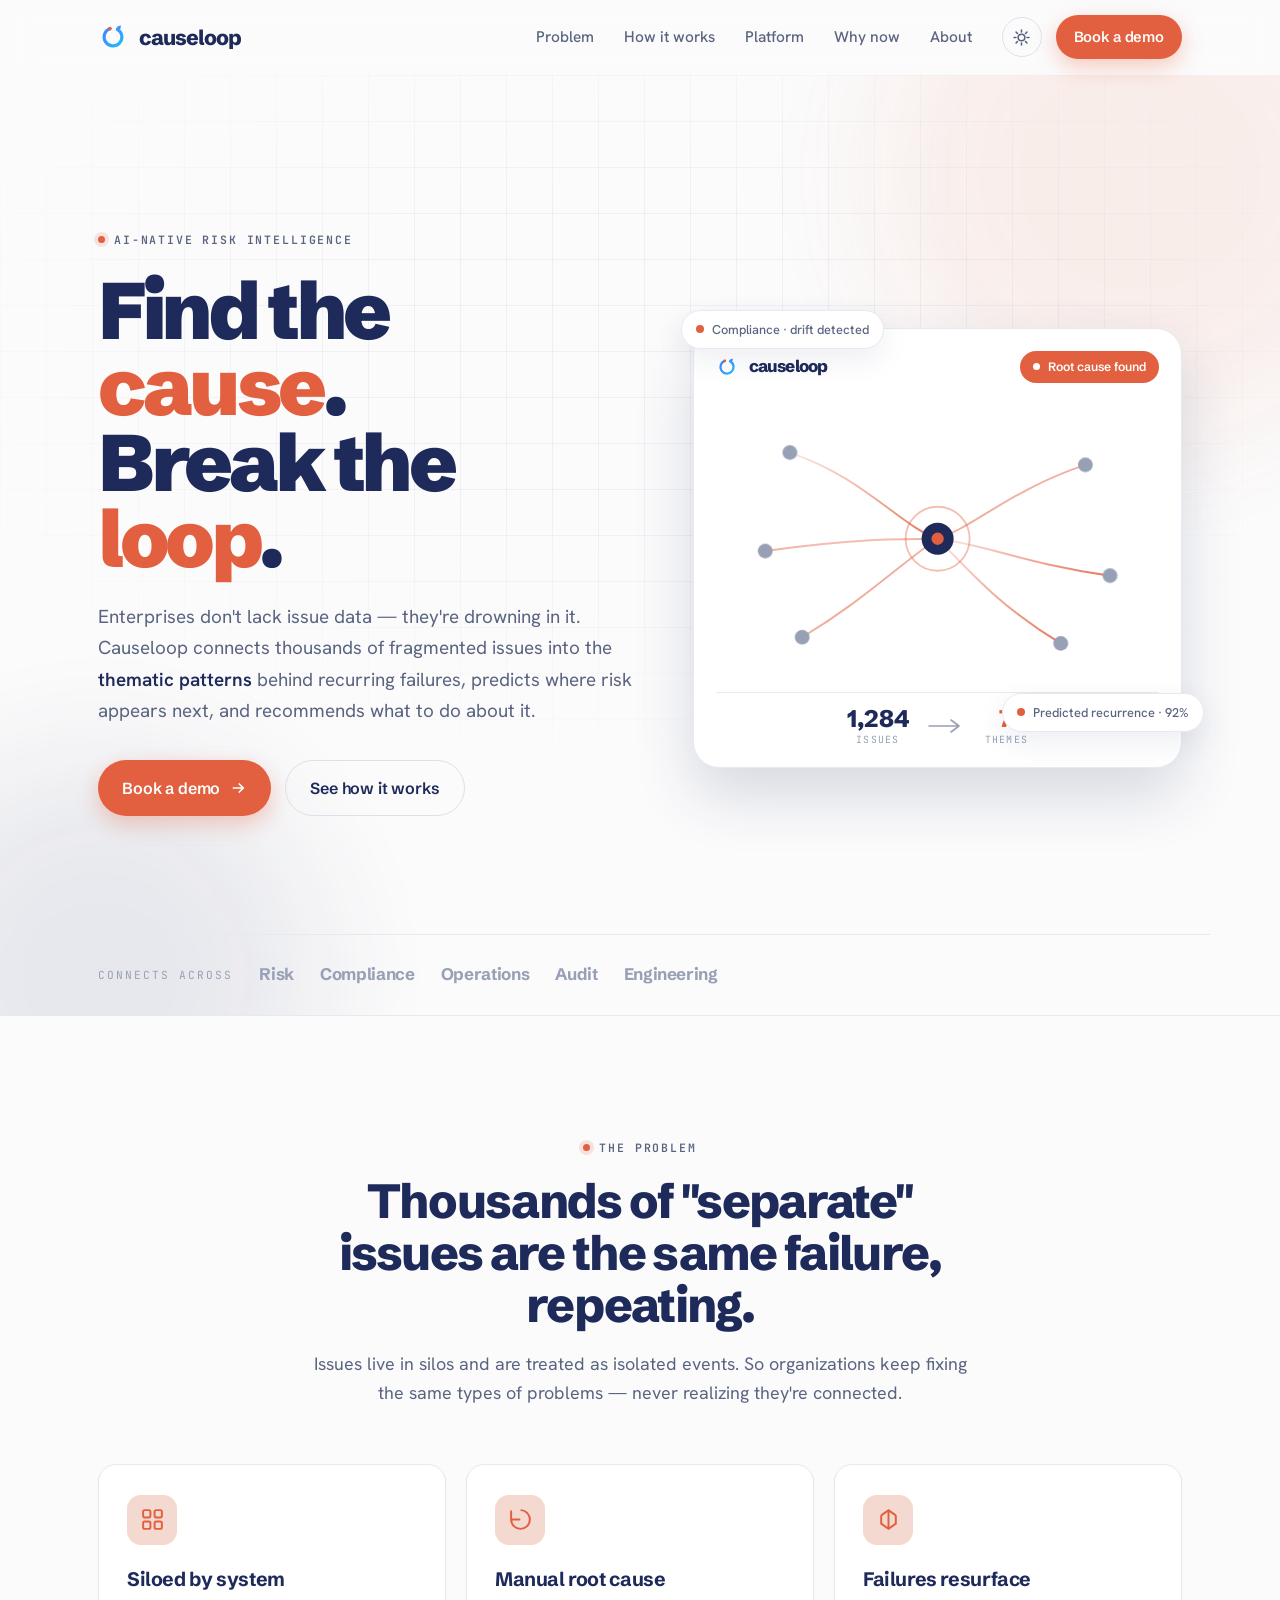
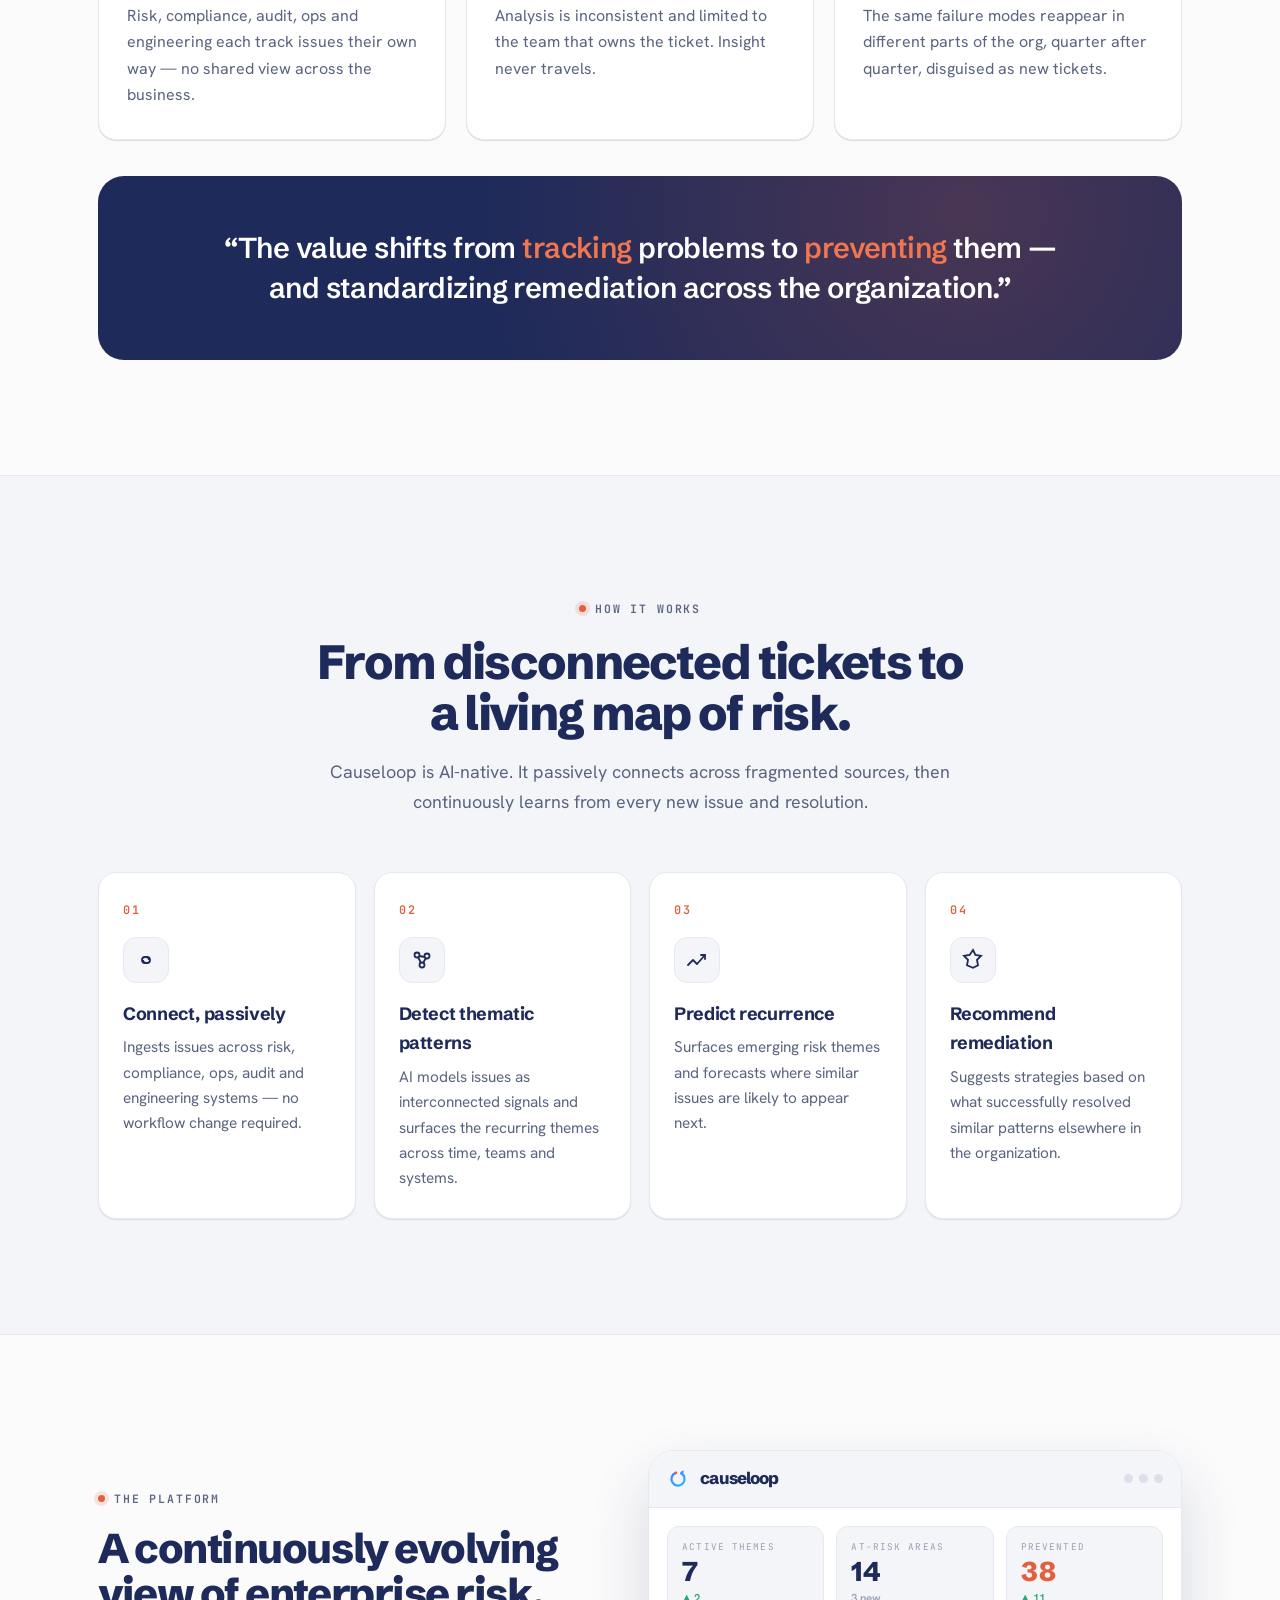
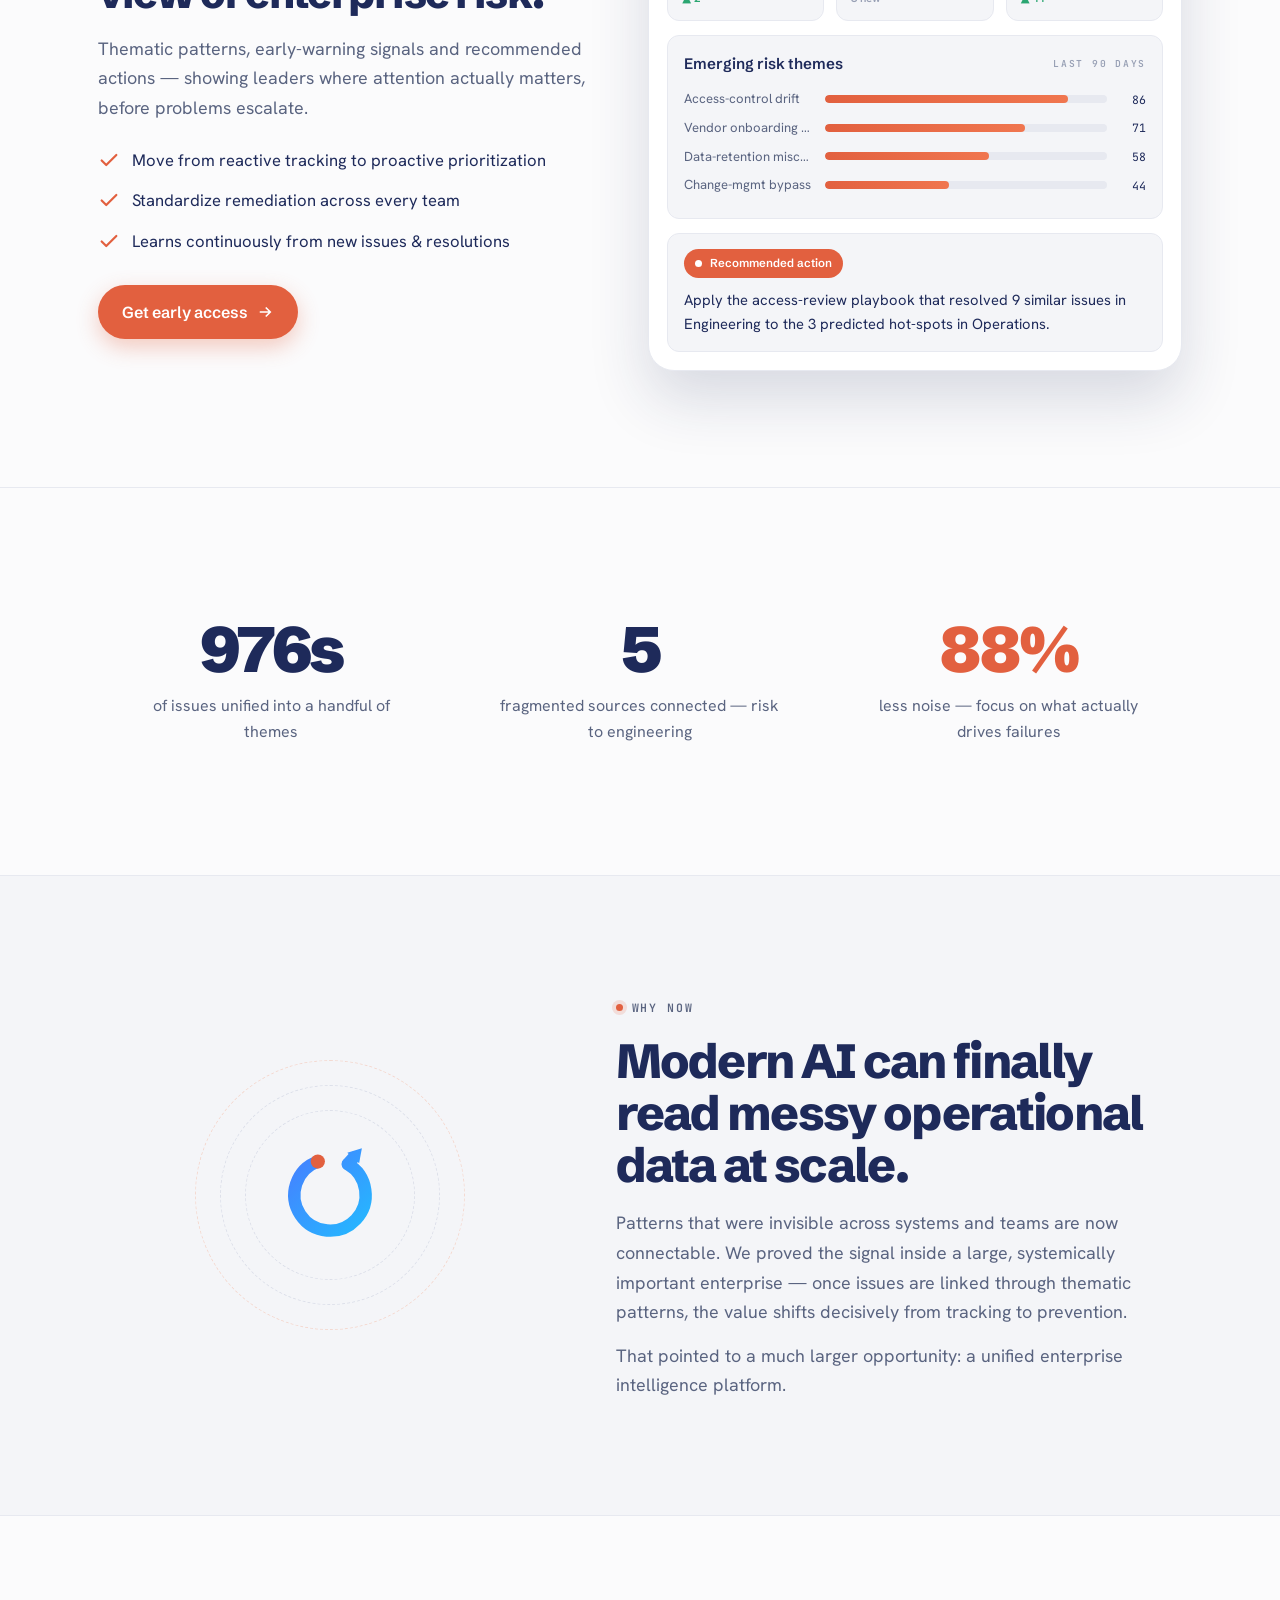
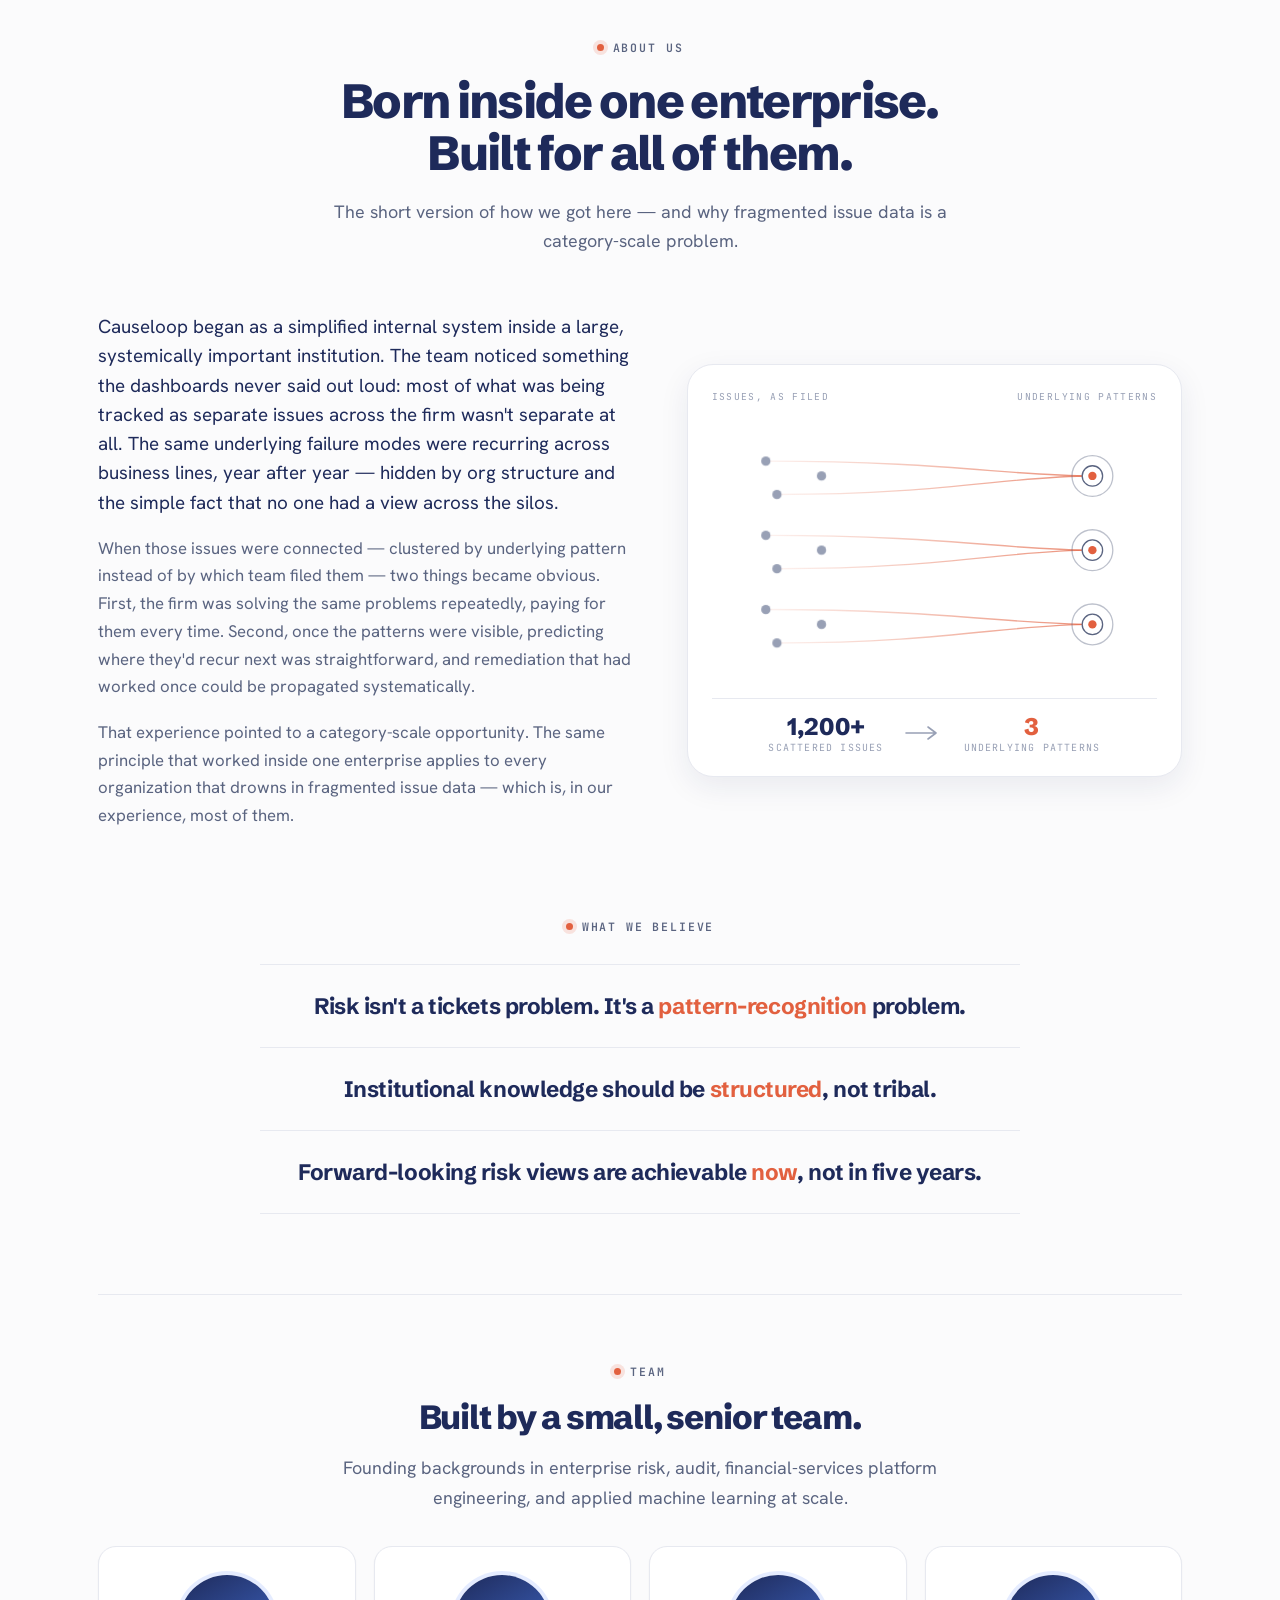
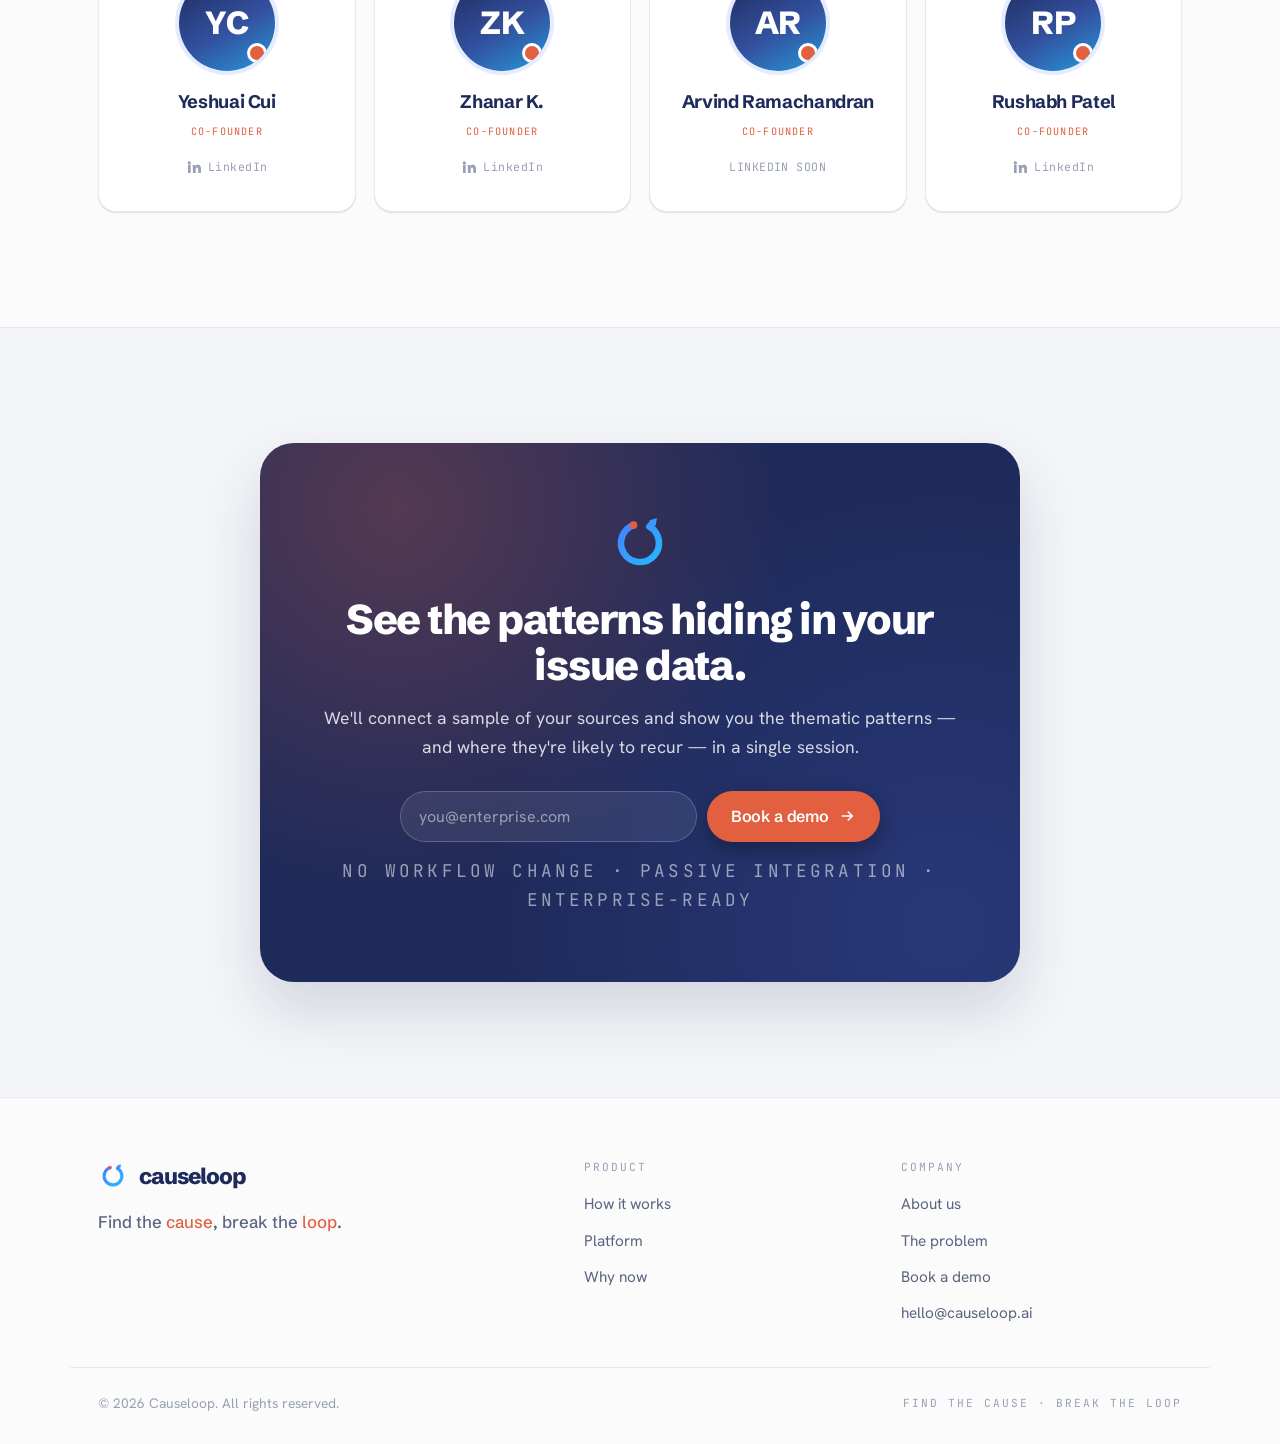
==== commit 9848b52f: "Team order + 4th founder name; fix mobile CTA layout - Reorder founders: Yeshuai Cui, Zhanar K., Arv" ====
--- a/index.html
+++ b/index.html
@@ -381,16 +381,6 @@
         <div class="team-grid">
           <article class="founder reveal">
             <div class="avatar">
-              <span class="mono-init" aria-hidden="true">RP</span>
-              <img class="avatar-img" src="assets/img/team/rushabh-patel.jpg" alt="Rushabh Patel" loading="lazy" onerror="this.remove()" />
-            </div>
-            <h3 class="founder-name">Rushabh Patel</h3>
-            <p class="founder-role">Co-founder</p>
-            <a class="founder-link" href="https://www.linkedin.com/in/rushabhpatel5" target="_blank" rel="noopener" aria-label="Rushabh Patel on LinkedIn"><svg viewBox="0 0 24 24" aria-hidden="true"><path d="M4.98 3.5a2.5 2.5 0 1 1 0 5 2.5 2.5 0 0 1 0-5zM3 9h4v12H3zM10 9h3.8v1.7h.05c.53-1 1.83-2.05 3.77-2.05 4.03 0 4.78 2.65 4.78 6.1V21h-4v-5.4c0-1.29-.02-2.95-1.8-2.95-1.8 0-2.08 1.4-2.08 2.85V21h-4z"/></svg>LinkedIn</a>
-          </article>
-
-          <article class="founder reveal" style="--d:.06s">
-            <div class="avatar">
               <span class="mono-init" aria-hidden="true">YC</span>
               <img class="avatar-img" src="assets/img/team/yeshuai-cui.jpg" alt="Yeshuai Cui" loading="lazy" onerror="this.remove()" />
             </div>
@@ -399,7 +389,7 @@
             <a class="founder-link" href="https://www.linkedin.com/in/yeshuai-cui-2581b01b4" target="_blank" rel="noopener" aria-label="Yeshuai Cui on LinkedIn"><svg viewBox="0 0 24 24" aria-hidden="true"><path d="M4.98 3.5a2.5 2.5 0 1 1 0 5 2.5 2.5 0 0 1 0-5zM3 9h4v12H3zM10 9h3.8v1.7h.05c.53-1 1.83-2.05 3.77-2.05 4.03 0 4.78 2.65 4.78 6.1V21h-4v-5.4c0-1.29-.02-2.95-1.8-2.95-1.8 0-2.08 1.4-2.08 2.85V21h-4z"/></svg>LinkedIn</a>
           </article>
 
-          <article class="founder reveal" style="--d:.12s">
+          <article class="founder reveal" style="--d:.06s">
             <div class="avatar">
               <span class="mono-init" aria-hidden="true">ZK</span>
               <img class="avatar-img" src="assets/img/team/zhanar-k.jpg" alt="Zhanar K." loading="lazy" onerror="this.remove()" />
@@ -409,11 +399,24 @@
             <a class="founder-link" href="https://www.linkedin.com/in/zhanar-k-131a7b2" target="_blank" rel="noopener" aria-label="Zhanar K. on LinkedIn"><svg viewBox="0 0 24 24" aria-hidden="true"><path d="M4.98 3.5a2.5 2.5 0 1 1 0 5 2.5 2.5 0 0 1 0-5zM3 9h4v12H3zM10 9h3.8v1.7h.05c.53-1 1.83-2.05 3.77-2.05 4.03 0 4.78 2.65 4.78 6.1V21h-4v-5.4c0-1.29-.02-2.95-1.8-2.95-1.8 0-2.08 1.4-2.08 2.85V21h-4z"/></svg>LinkedIn</a>
           </article>
 
-          <article class="founder reveal is-soon" style="--d:.18s">
-            <div class="avatar"><svg class="ph" viewBox="0 0 96 96" aria-hidden="true"><circle class="sil" cx="48" cy="37" r="15"/><path class="sil" d="M19 88a29 24 0 0 1 58 0Z"/></svg></div>
-            <h3 class="founder-name">Joining soon</h3>
+          <article class="founder reveal" style="--d:.12s">
+            <div class="avatar">
+              <span class="mono-init" aria-hidden="true">AR</span>
+              <img class="avatar-img" src="assets/img/team/arvind-ramachandran.jpg" alt="Arvind Ramachandran" loading="lazy" onerror="this.remove()" />
+            </div>
+            <h3 class="founder-name">Arvind Ramachandran</h3>
             <p class="founder-role">Co-founder</p>
-            <span class="founder-link soon-tag">Profile coming soon</span>
+            <span class="founder-link soon-tag">LinkedIn soon</span>
+          </article>
+
+          <article class="founder reveal" style="--d:.18s">
+            <div class="avatar">
+              <span class="mono-init" aria-hidden="true">RP</span>
+              <img class="avatar-img" src="assets/img/team/rushabh-patel.jpg" alt="Rushabh Patel" loading="lazy" onerror="this.remove()" />
+            </div>
+            <h3 class="founder-name">Rushabh Patel</h3>
+            <p class="founder-role">Co-founder</p>
+            <a class="founder-link" href="https://www.linkedin.com/in/rushabhpatel5" target="_blank" rel="noopener" aria-label="Rushabh Patel on LinkedIn"><svg viewBox="0 0 24 24" aria-hidden="true"><path d="M4.98 3.5a2.5 2.5 0 1 1 0 5 2.5 2.5 0 0 1 0-5zM3 9h4v12H3zM10 9h3.8v1.7h.05c.53-1 1.83-2.05 3.77-2.05 4.03 0 4.78 2.65 4.78 6.1V21h-4v-5.4c0-1.29-.02-2.95-1.8-2.95-1.8 0-2.08 1.4-2.08 2.85V21h-4z"/></svg>LinkedIn</a>
           </article>
         </div>
       </div>
--- a/assets/css/style.css
+++ b/assets/css/style.css
@@ -484,6 +484,11 @@
   .footer-grid{grid-template-columns:1fr;gap:28px}
   .float-chip{display:none}
   .belief{font-size:1.3rem}
+  /* CTA: stack input + full-width centered button, tidy the caption */
+  .cta-form{flex-direction:column;gap:12px}
+  .cta-form input{width:100%;min-width:0;text-align:center}
+  .cta-form .btn-primary{width:100%;justify-content:center}
+  .cta-note{font-size:.58rem;letter-spacing:.1em;line-height:2}
 }
 @media (max-width:440px){
   .steps,.team-grid{grid-template-columns:1fr}
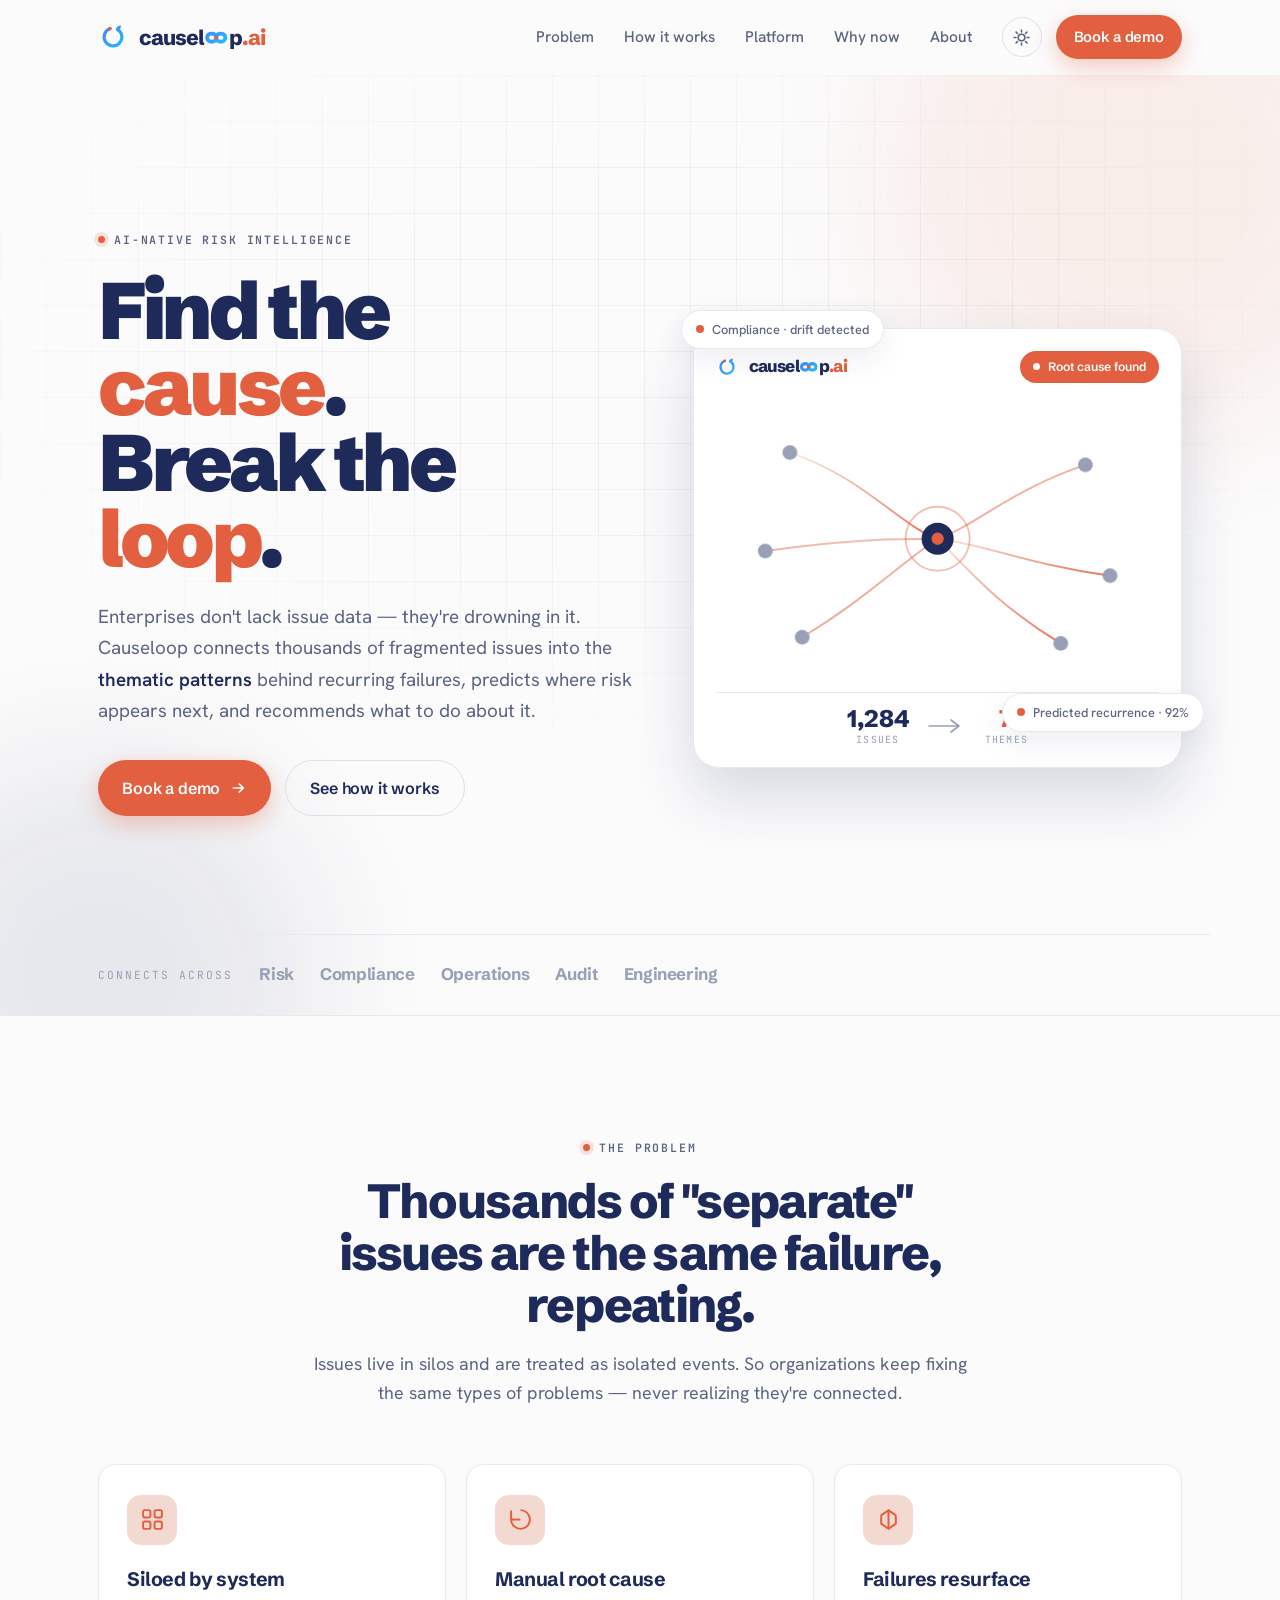
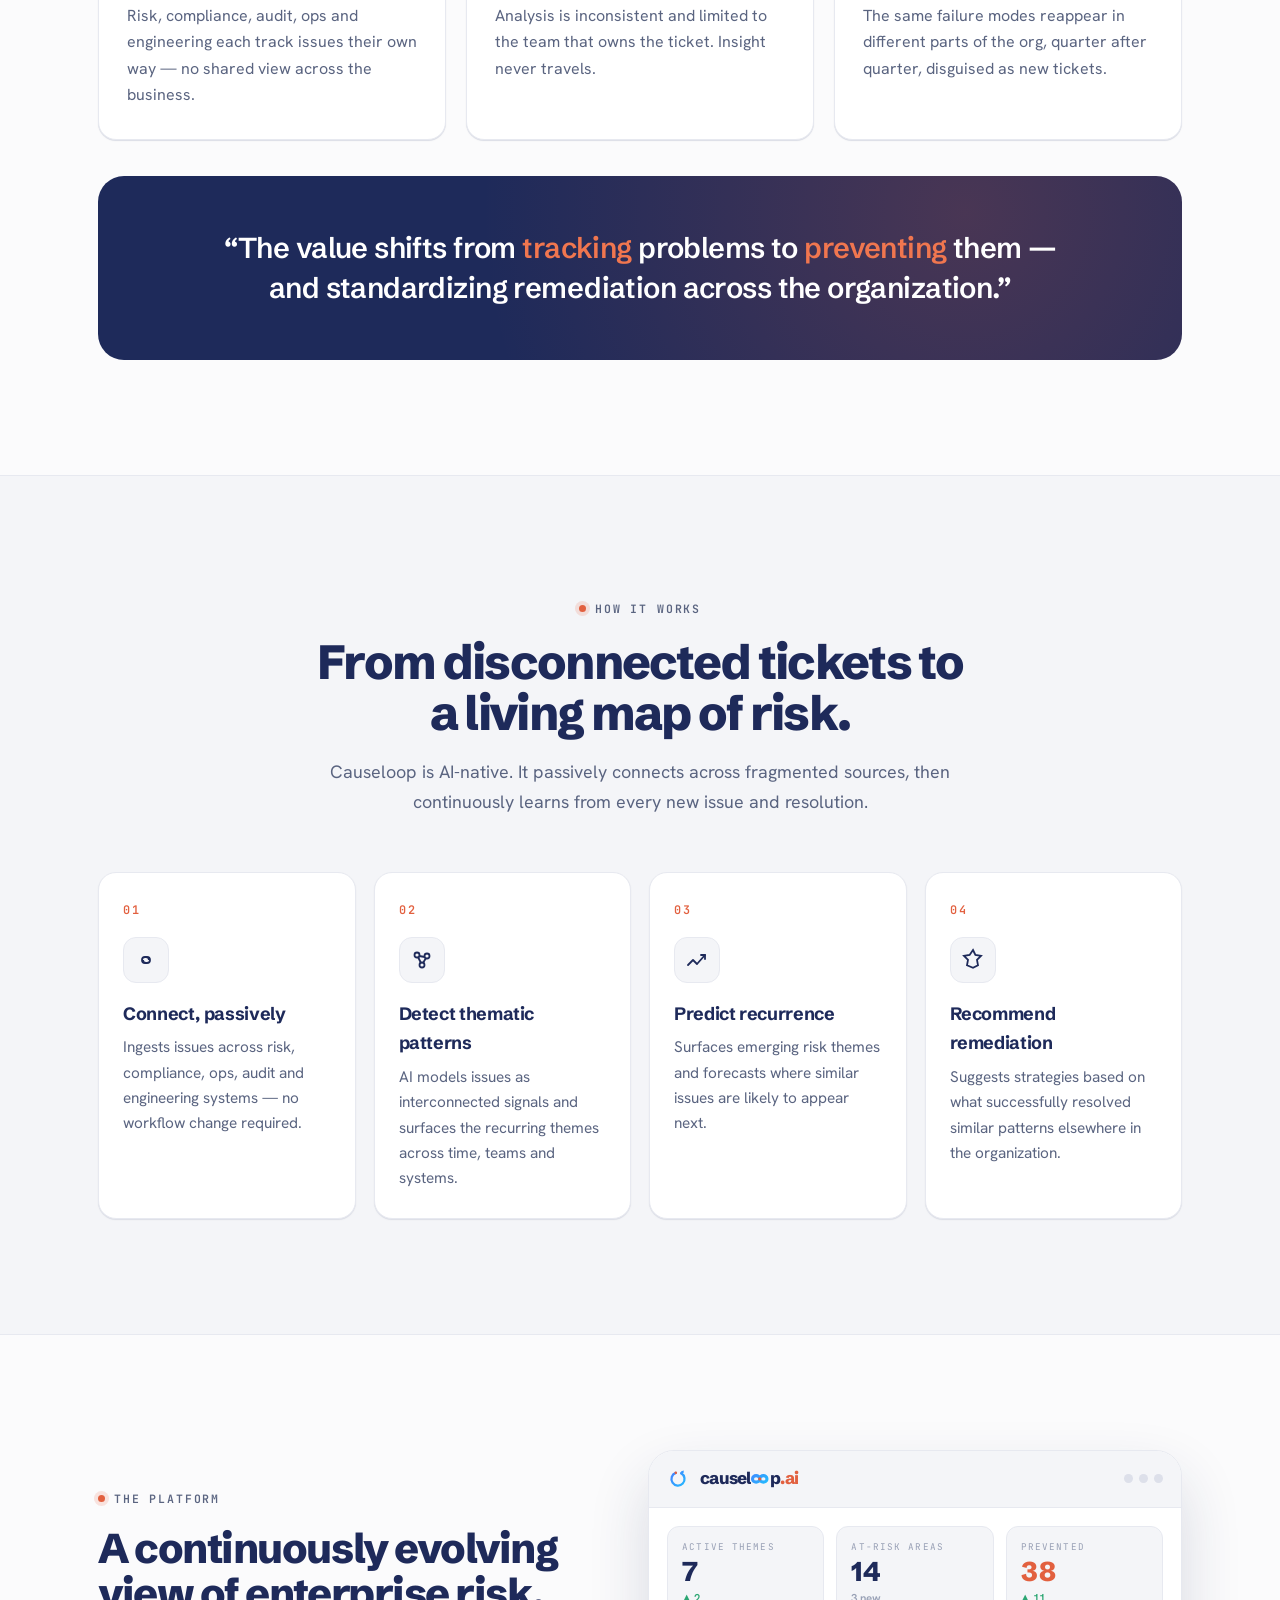
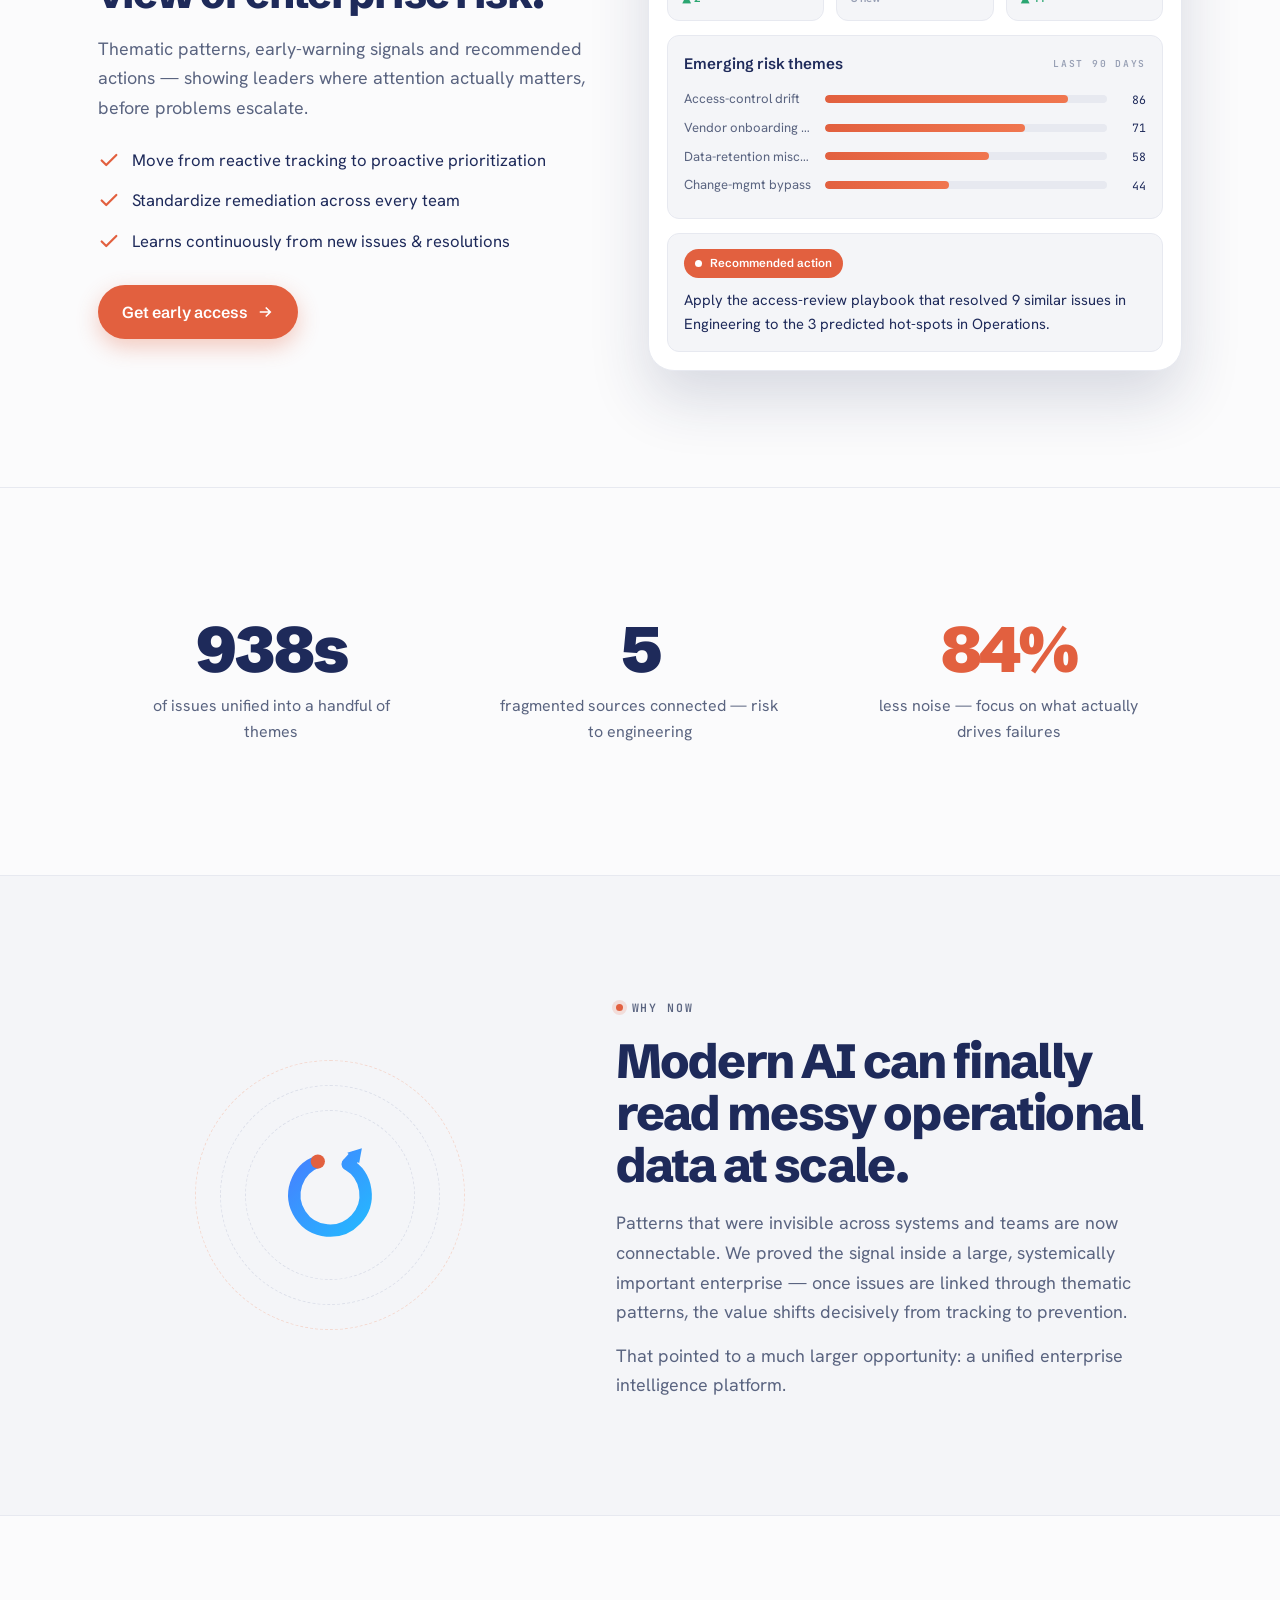
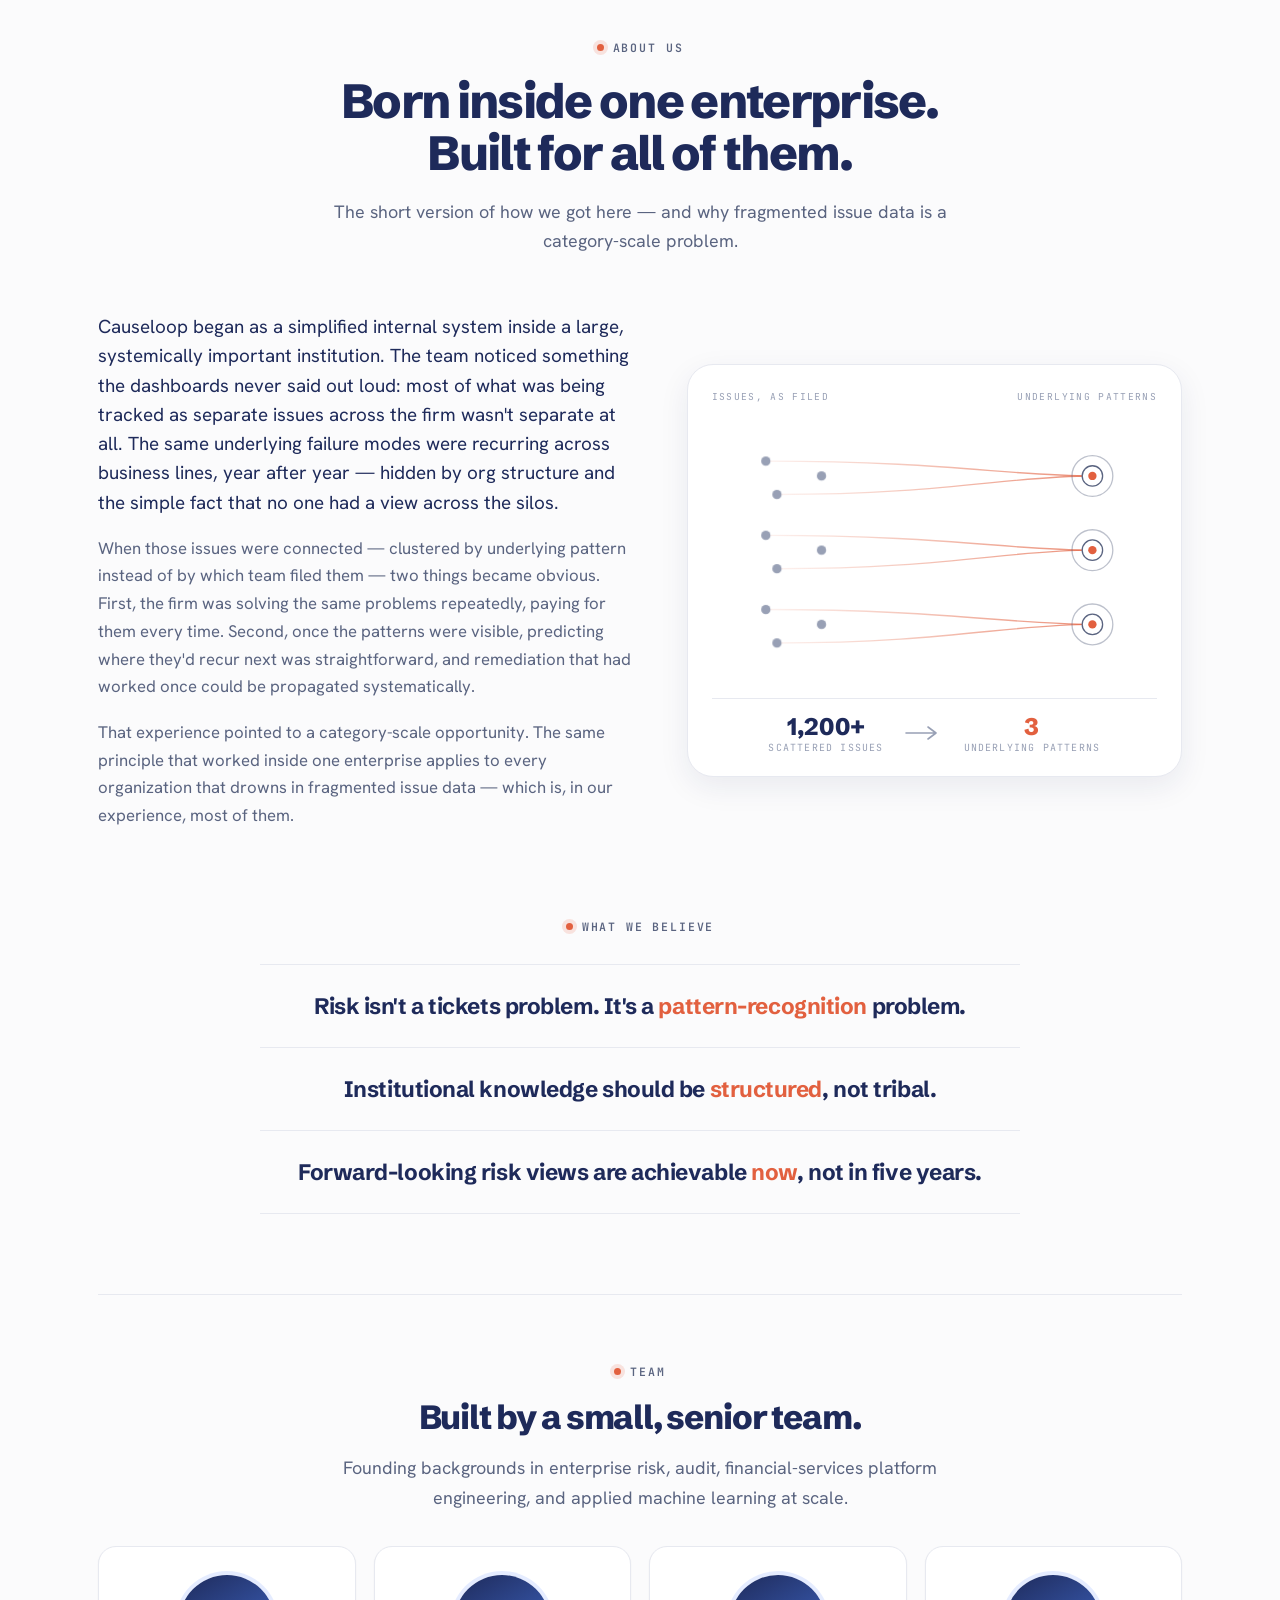
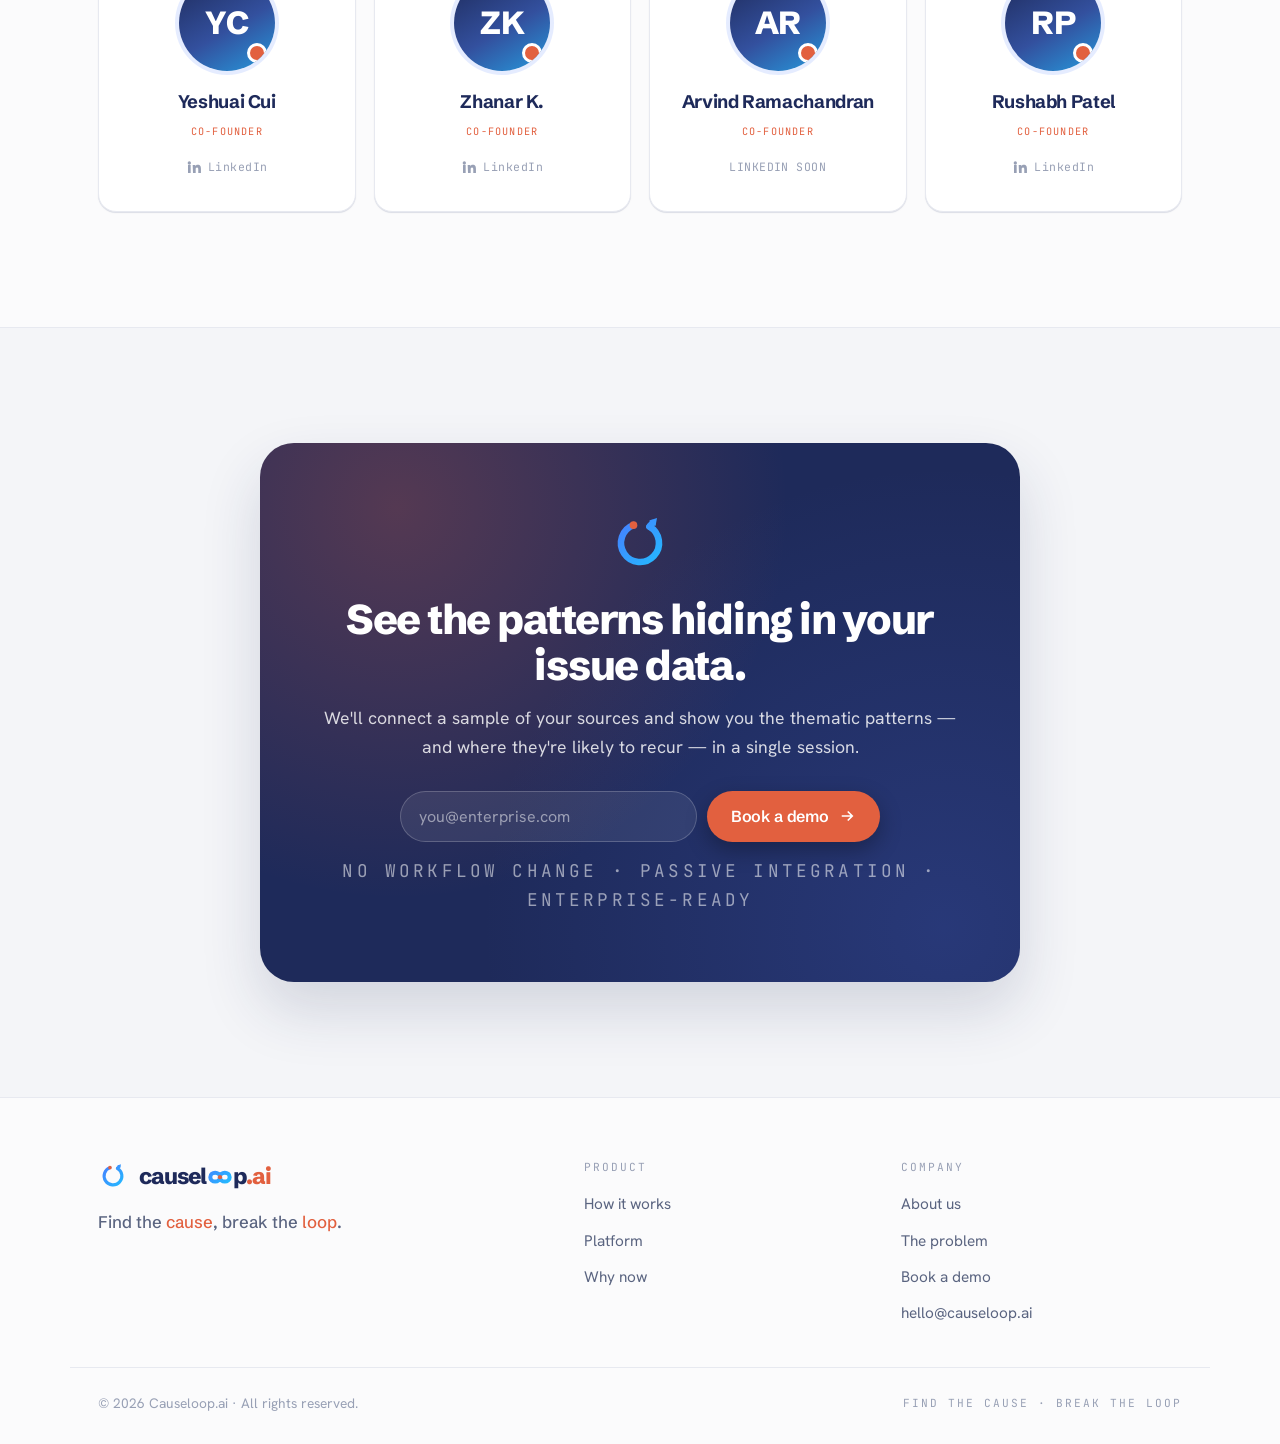
==== commit dc2631a7: "Logo: causeloop.ai with the "oo" as a brand infinity - Render the wordmark "oo" as an infinity (the " ====
--- a/index.html
+++ b/index.html
@@ -41,6 +41,13 @@
     <path d="M49 7 L47.54 15.03 L41.22 9.49 Z" fill="url(#clg)"/>
     <circle cx="25.5" cy="14.15" r="3.8" fill="#E2603F"/>
   </symbol>
+  <!-- The "oo" of causeloop, drawn as an infinity (the recurring loop) in the brand
+       gradient, with the terracotta cause-point at the crossover. -->
+  <symbol id="inf" viewBox="24 6 52 38">
+    <path d="M50 25 C50 13 30 13 30 25 C30 37 50 37 50 25 C50 13 70 13 70 25 C70 37 50 37 50 25 Z"
+          fill="none" stroke="url(#clg)" stroke-width="8.4" stroke-linecap="round" stroke-linejoin="round"/>
+    <circle cx="50" cy="25" r="4.4" fill="#E2603F"/>
+  </symbol>
 </defs></svg>
 
 <a class="skip-link" href="#main">Skip to content</a>
@@ -50,7 +57,7 @@
   <nav class="nav wrap" aria-label="Primary">
     <a class="lock" href="#top" aria-label="Causeloop home">
       <svg class="mark" aria-hidden="true"><use href="#mk"/></svg>
-      <span class="wm">causeloop</span>
+      <span class="wm">causel<svg class="wm-oo" aria-hidden="true"><use href="#inf"/></svg>p<span class="wm-tld">.ai</span></span>
     </a>
 
     <div class="nav-links" id="navLinks">
@@ -106,7 +113,7 @@
         <!-- Living "loop graph" illustration -->
         <div class="art-card">
           <div class="art-head">
-            <div class="lock sm"><svg class="mark"><use href="#mk"/></svg><span class="wm">causeloop</span></div>
+            <div class="lock sm"><svg class="mark"><use href="#mk"/></svg><span class="wm">causel<svg class="wm-oo" aria-hidden="true"><use href="#inf"/></svg>p<span class="wm-tld">.ai</span></span></div>
             <span class="pill"><span class="pulse"></span>Root cause found</span>
           </div>
           <svg class="loopgraph" viewBox="0 0 360 240" role="img" aria-label="Thematic pattern graph connecting scattered issues to a single root cause">
@@ -247,7 +254,7 @@
       <!-- Dashboard mockup -->
       <div class="dash reveal" style="--d:.1s" aria-hidden="true">
         <div class="dash-bar">
-          <div class="lock sm"><svg class="mark"><use href="#mk"/></svg><span class="wm">causeloop</span></div>
+          <div class="lock sm"><svg class="mark"><use href="#mk"/></svg><span class="wm">causel<svg class="wm-oo" aria-hidden="true"><use href="#inf"/></svg>p<span class="wm-tld">.ai</span></span></div>
           <div class="dots"><span></span><span></span><span></span></div>
         </div>
         <div class="dash-body">
@@ -446,7 +453,7 @@
     <div class="footer-brand">
       <a class="lock" href="#top" aria-label="Causeloop home">
         <svg class="mark" aria-hidden="true"><use href="#mk"/></svg>
-        <span class="wm">causeloop</span>
+        <span class="wm">causel<svg class="wm-oo" aria-hidden="true"><use href="#inf"/></svg>p<span class="wm-tld">.ai</span></span>
       </a>
       <p class="footer-tag">Find the <span class="hl">cause</span>, break the <span class="hl">loop</span>.</p>
     </div>
@@ -465,7 +472,7 @@
     </nav>
   </div>
   <div class="wrap footer-bottom">
-    <span>© <span id="year">2026</span> Causeloop. All rights reserved.</span>
+    <span>© <span id="year">2026</span> Causeloop.ai · All rights reserved.</span>
     <span class="mono">FIND THE CAUSE · BREAK THE LOOP</span>
   </div>
 </footer>
--- a/assets/css/style.css
+++ b/assets/css/style.css
@@ -97,7 +97,20 @@
   font-weight:800;
   letter-spacing:-.05em;
   color:var(--text);
-}
+  display:inline-flex;
+  align-items:baseline;
+  white-space:nowrap;
+}
+/* the "oo" rendered as a brand infinity */
+.wm-oo{
+  width:1.16em;height:.82em;
+  align-self:center;
+  margin:0 .015em;
+  position:relative;top:.02em;
+  flex:none;
+}
+/* the .ai top-level domain, in brand orange */
+.wm-tld{color:var(--terra);letter-spacing:-.03em}
 .lock{display:flex;align-items:center;gap:11px}
 .lock .wm{font-size:1.32rem}
 .lock.sm .mark{width:22px;height:22px}
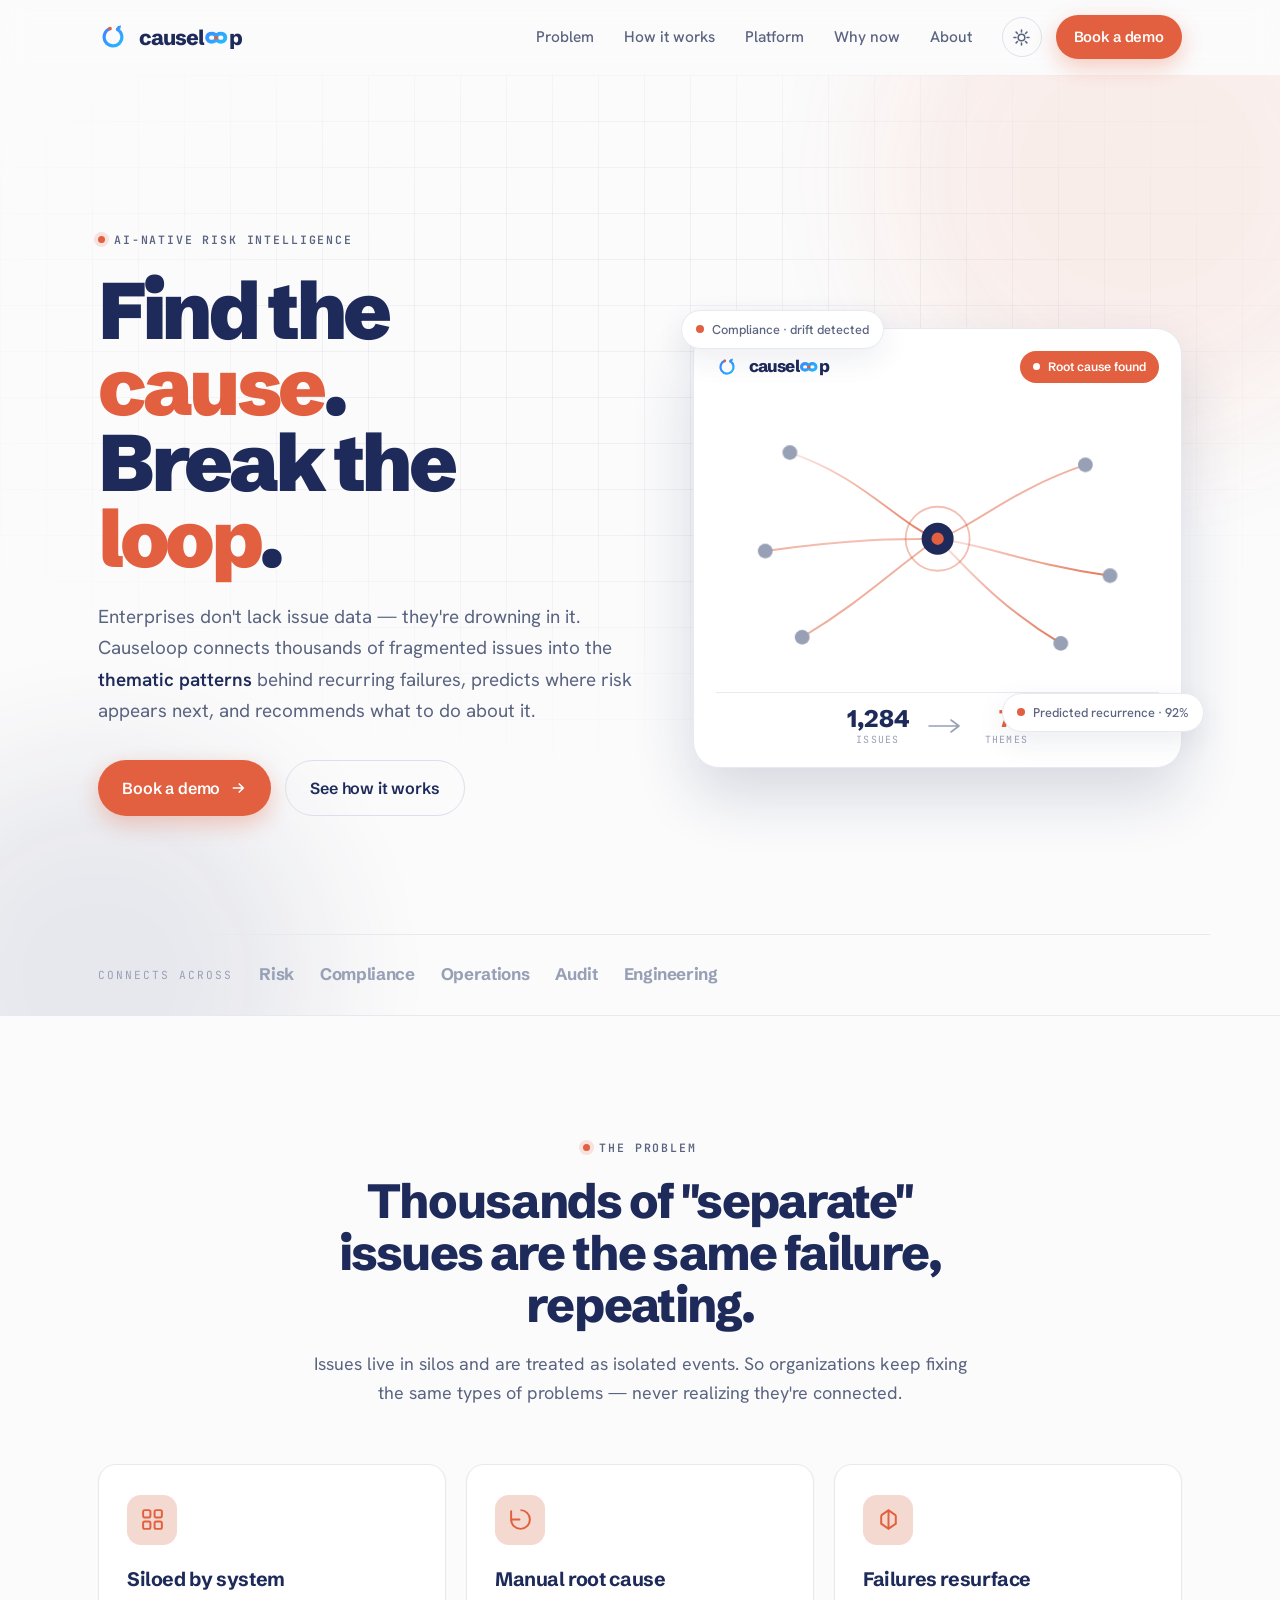
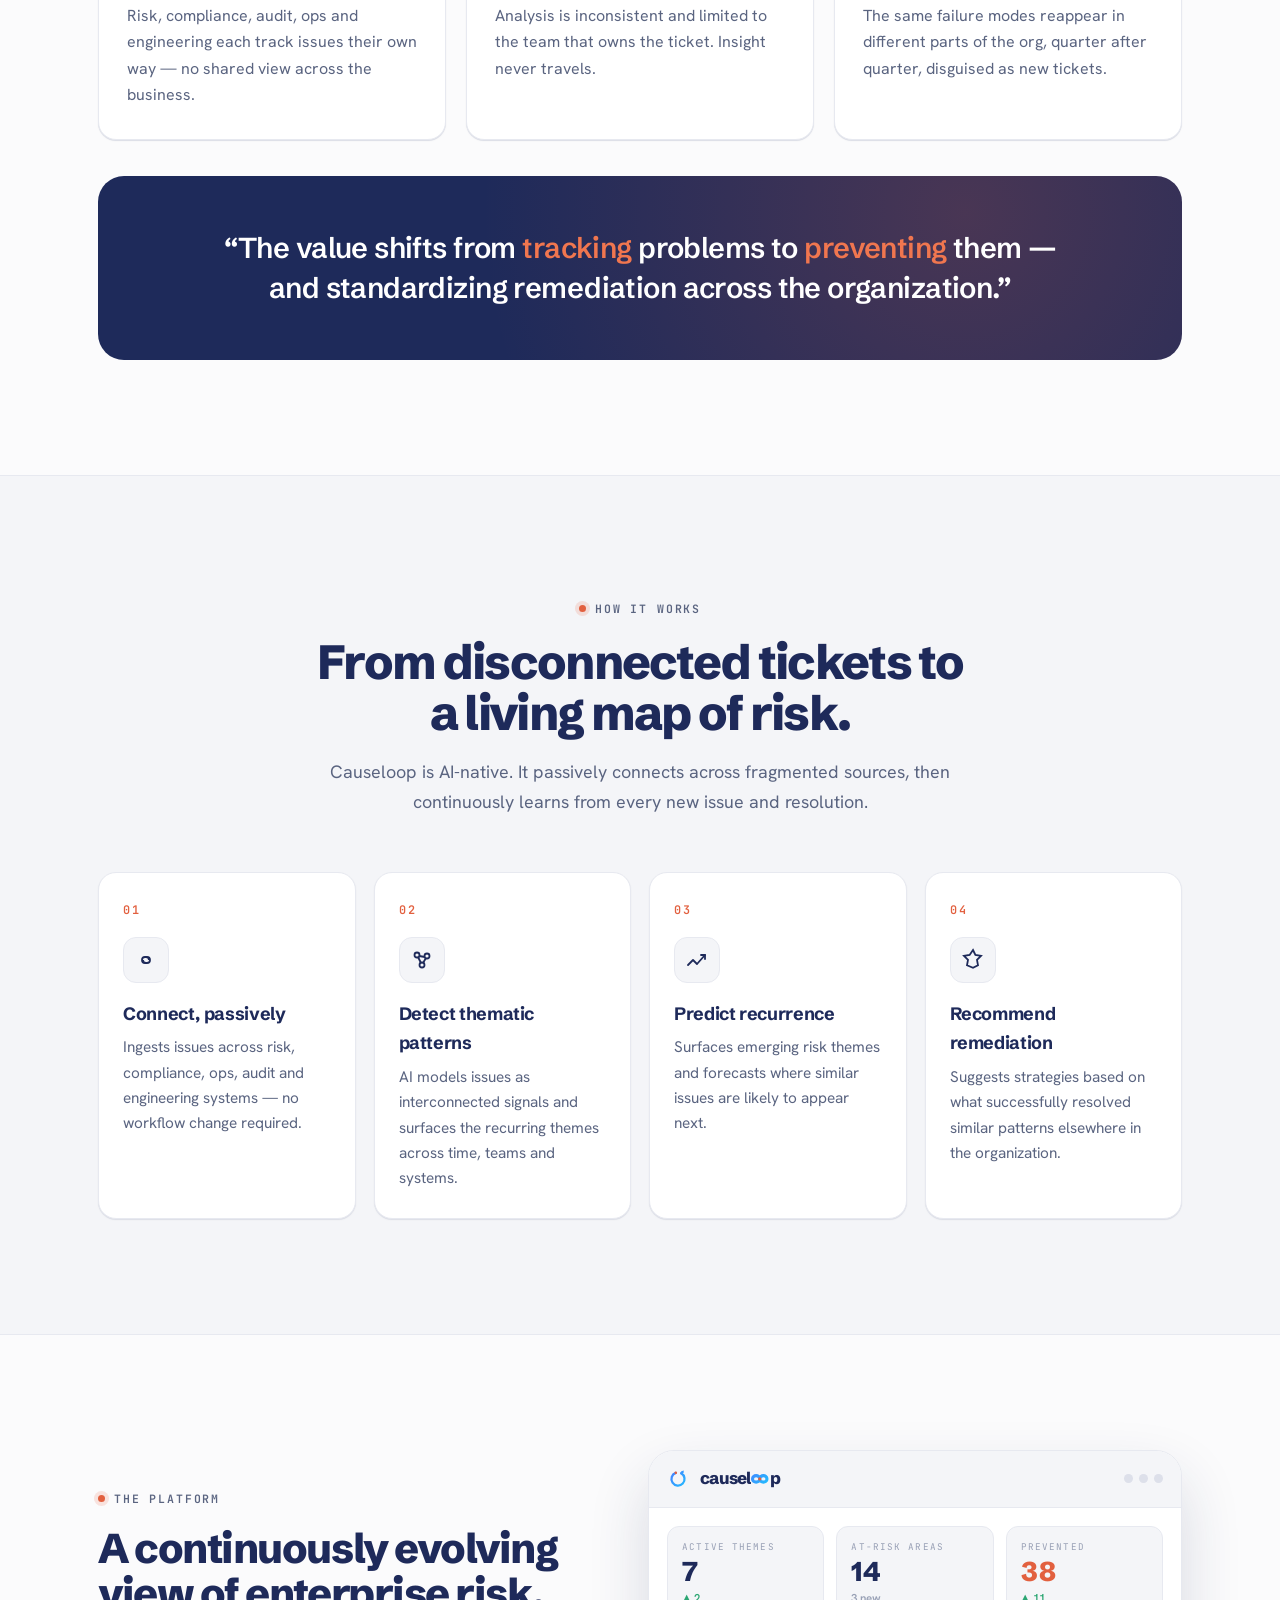
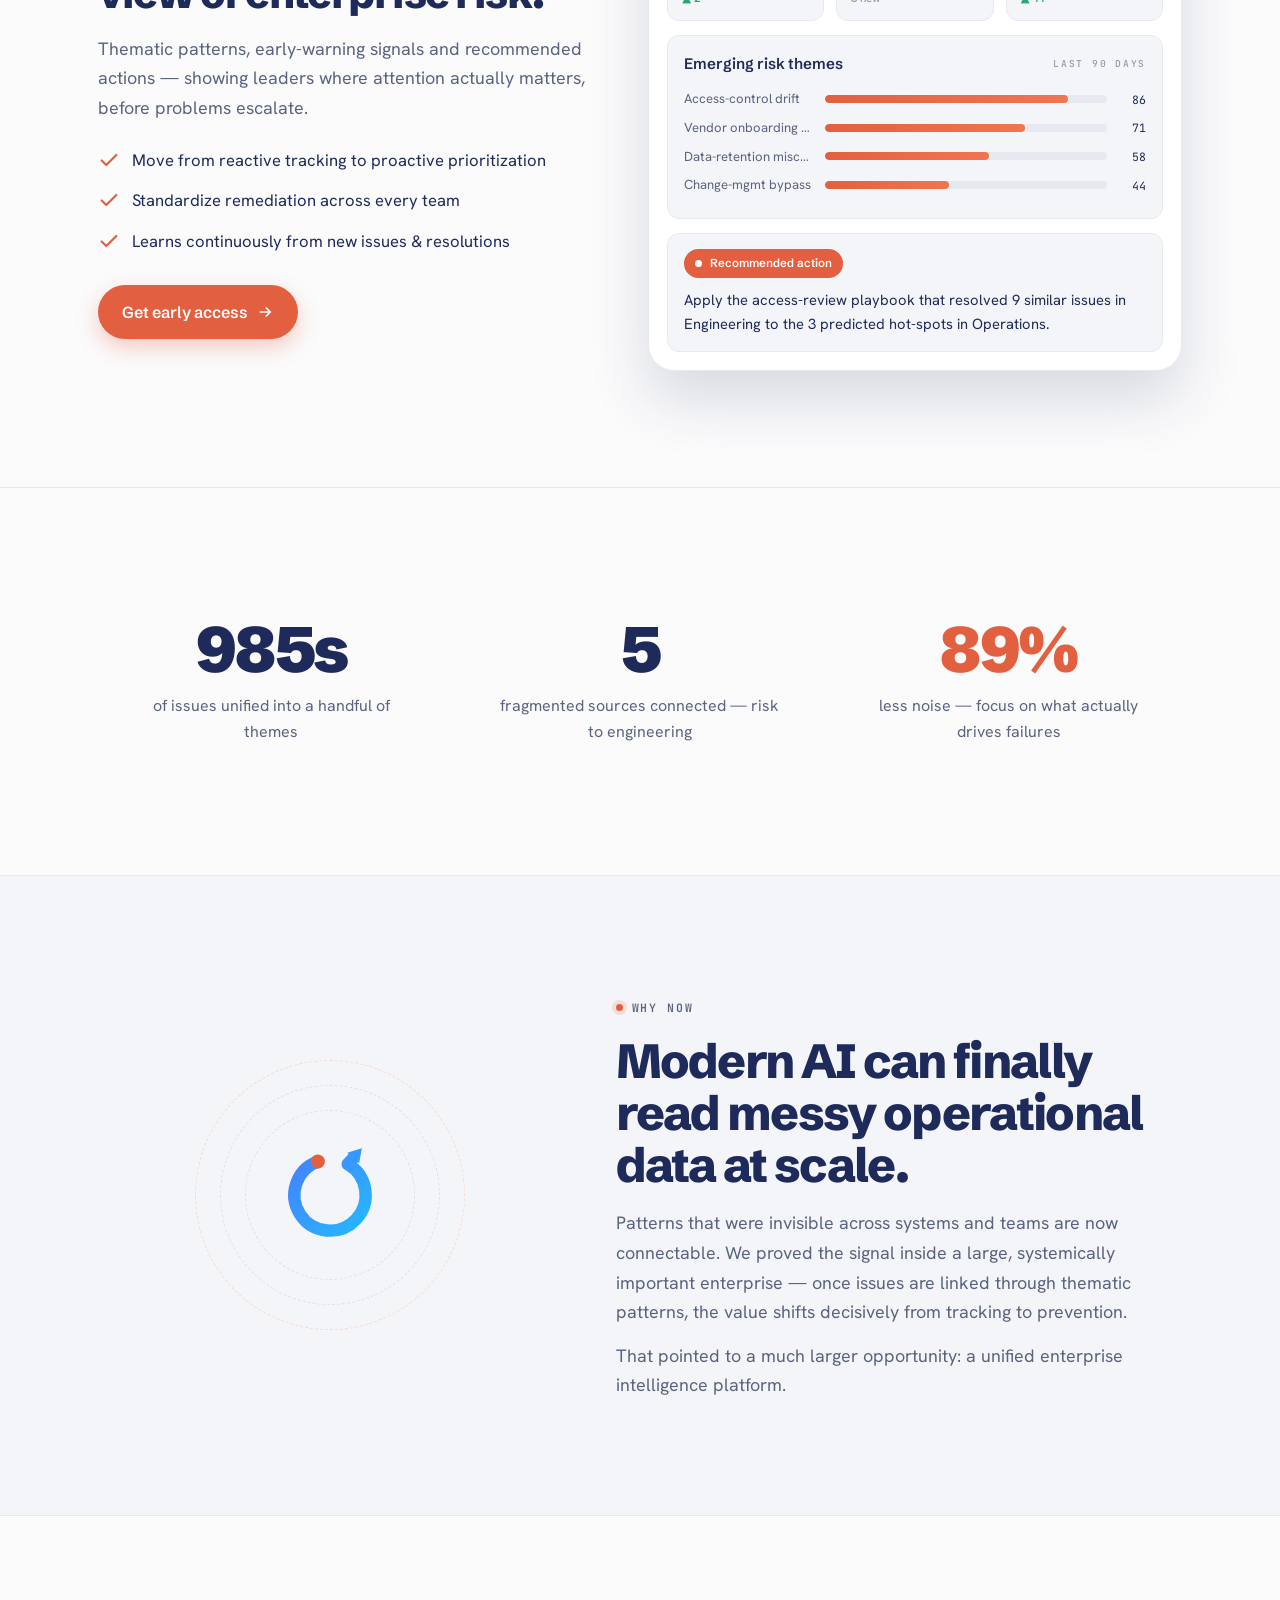
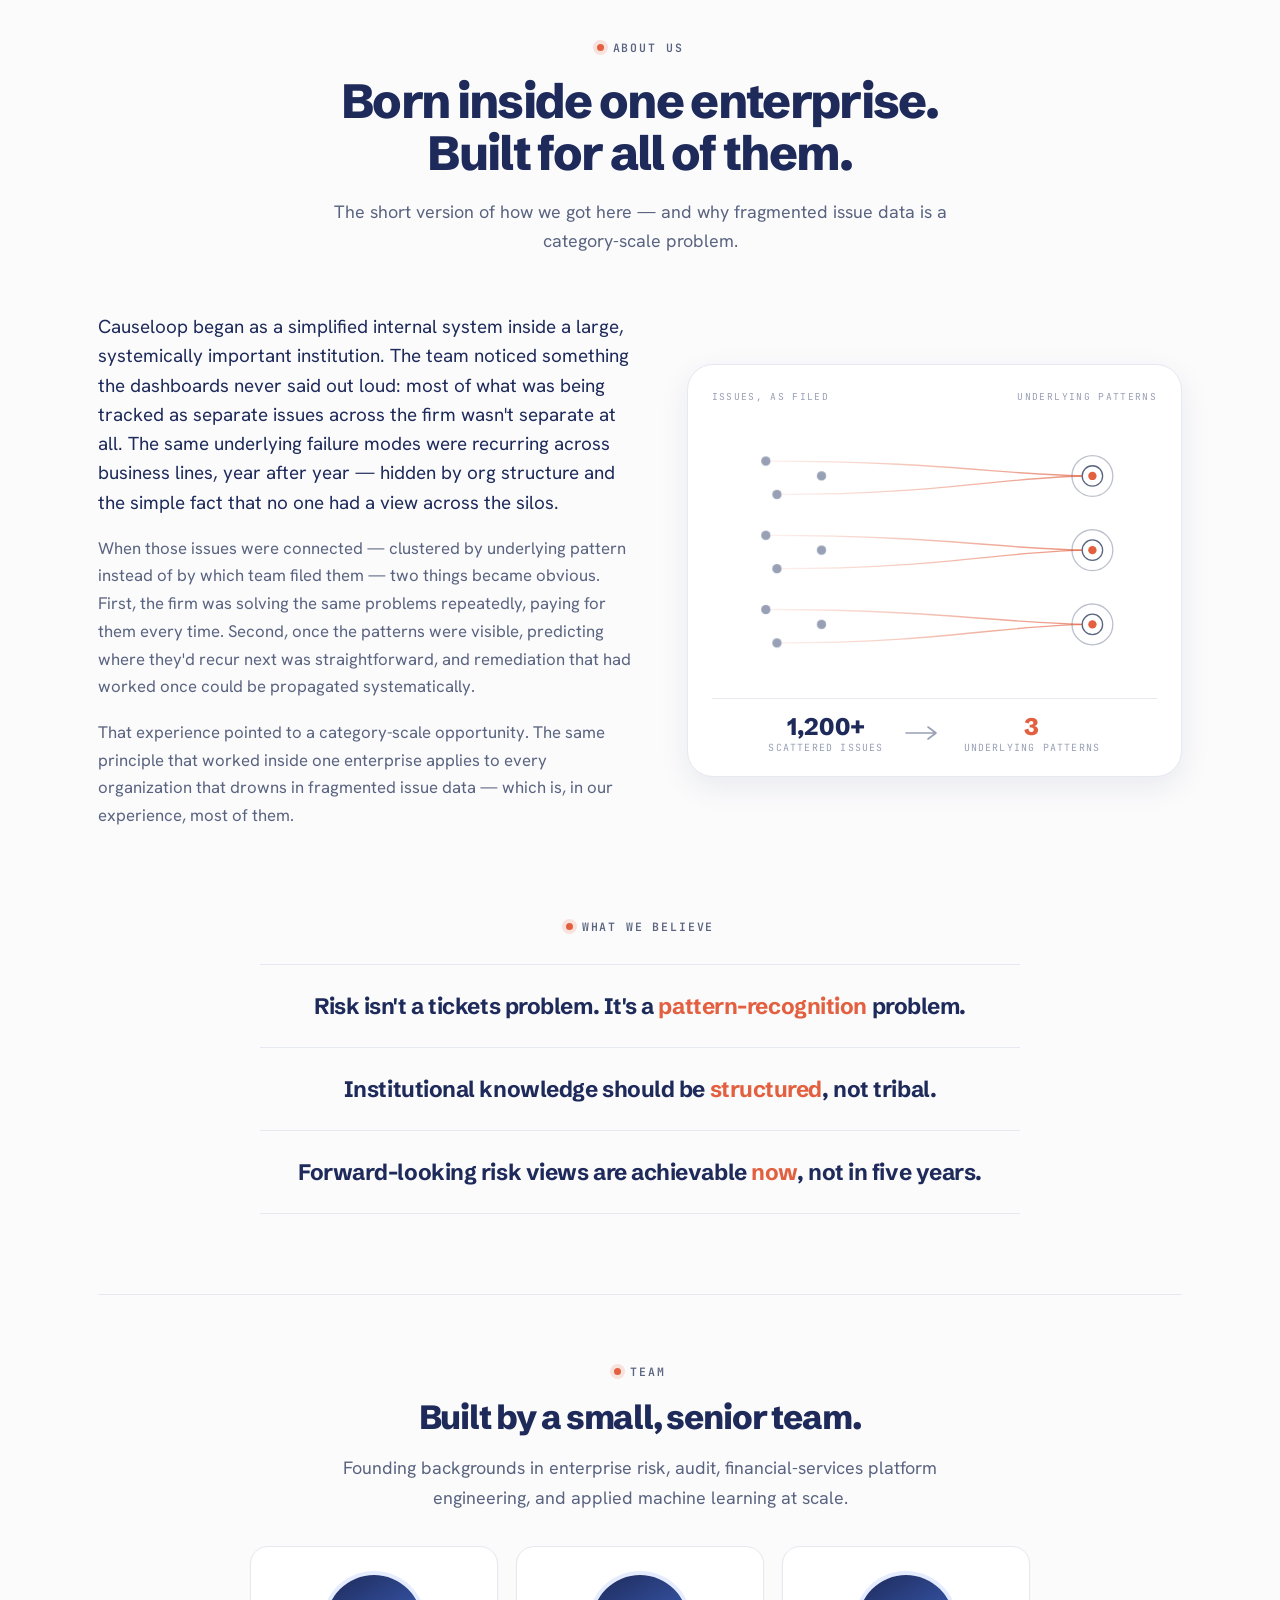
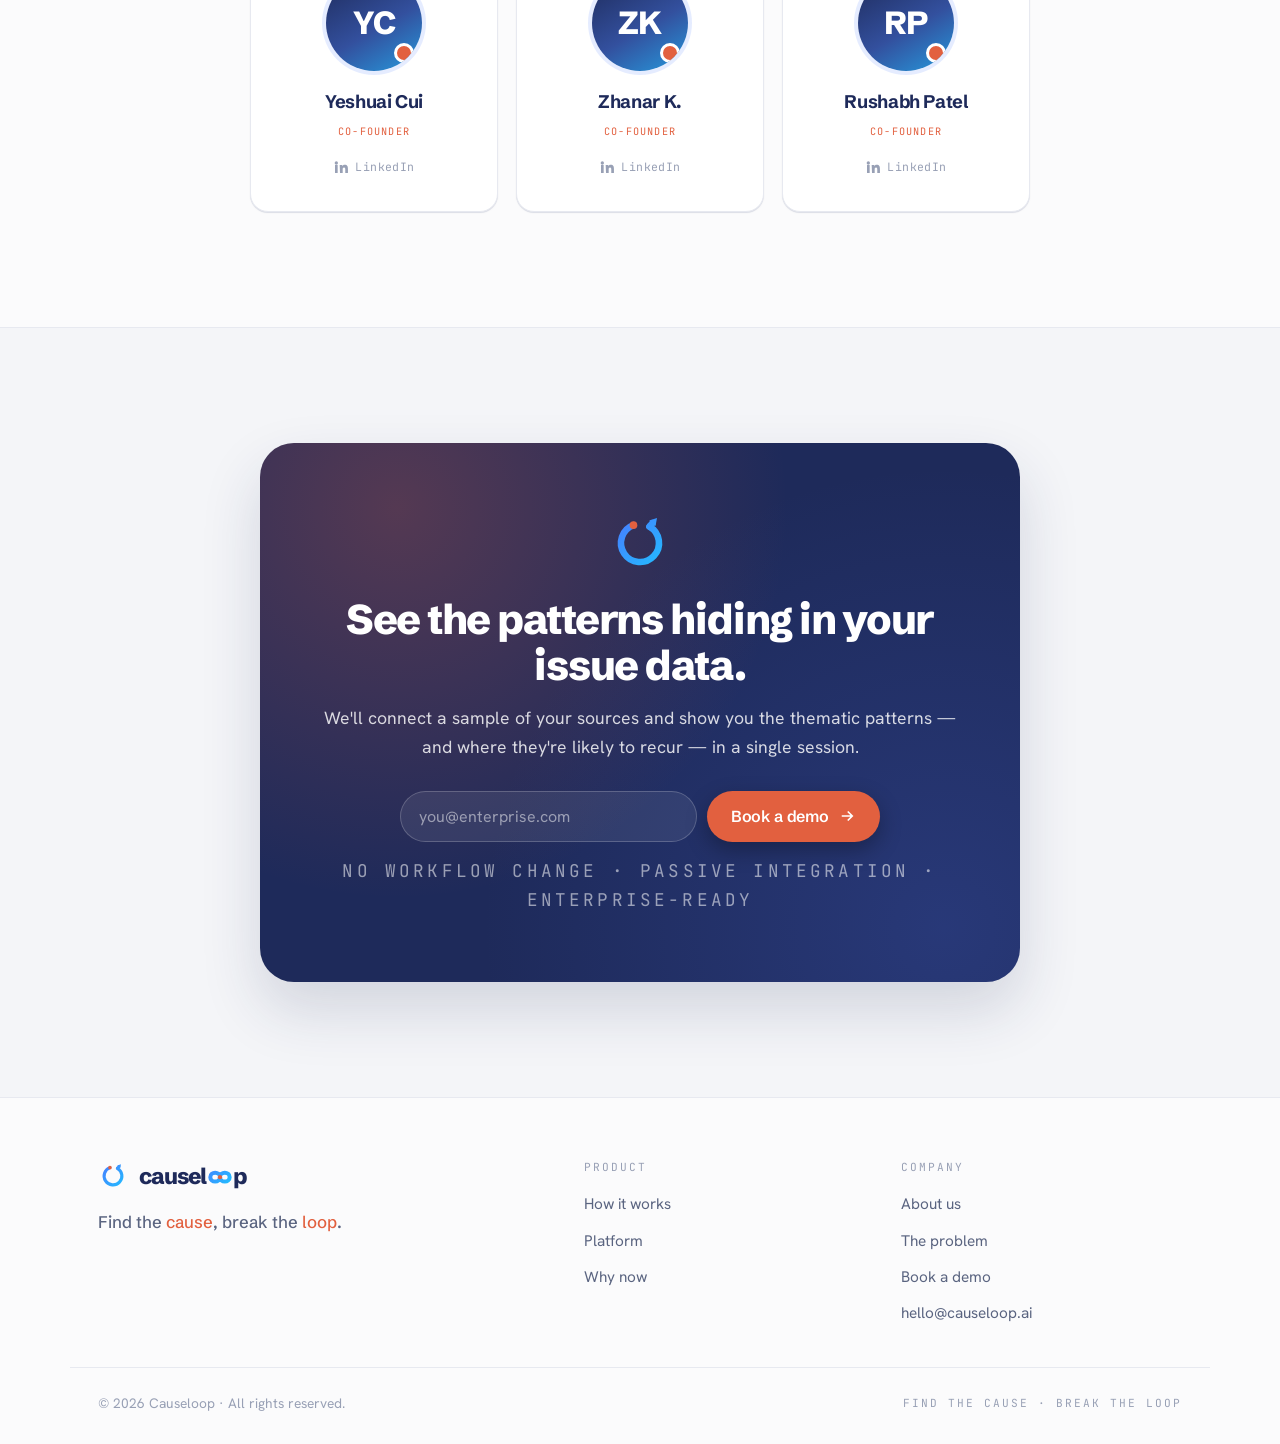
==== commit 976a7e77: "Drop ".ai" from the wordmark; remove 4th founder - Wordmark is now a clean, catchy "causeloop" with " ====
--- a/index.html
+++ b/index.html
@@ -57,7 +57,7 @@
   <nav class="nav wrap" aria-label="Primary">
     <a class="lock" href="#top" aria-label="Causeloop home">
       <svg class="mark" aria-hidden="true"><use href="#mk"/></svg>
-      <span class="wm">causel<svg class="wm-oo" aria-hidden="true"><use href="#inf"/></svg>p<span class="wm-tld">.ai</span></span>
+      <span class="wm">causel<svg class="wm-oo" aria-hidden="true"><use href="#inf"/></svg>p</span>
     </a>
 
     <div class="nav-links" id="navLinks">
@@ -113,7 +113,7 @@
         <!-- Living "loop graph" illustration -->
         <div class="art-card">
           <div class="art-head">
-            <div class="lock sm"><svg class="mark"><use href="#mk"/></svg><span class="wm">causel<svg class="wm-oo" aria-hidden="true"><use href="#inf"/></svg>p<span class="wm-tld">.ai</span></span></div>
+            <div class="lock sm"><svg class="mark"><use href="#mk"/></svg><span class="wm">causel<svg class="wm-oo" aria-hidden="true"><use href="#inf"/></svg>p</span></div>
             <span class="pill"><span class="pulse"></span>Root cause found</span>
           </div>
           <svg class="loopgraph" viewBox="0 0 360 240" role="img" aria-label="Thematic pattern graph connecting scattered issues to a single root cause">
@@ -254,7 +254,7 @@
       <!-- Dashboard mockup -->
       <div class="dash reveal" style="--d:.1s" aria-hidden="true">
         <div class="dash-bar">
-          <div class="lock sm"><svg class="mark"><use href="#mk"/></svg><span class="wm">causel<svg class="wm-oo" aria-hidden="true"><use href="#inf"/></svg>p<span class="wm-tld">.ai</span></span></div>
+          <div class="lock sm"><svg class="mark"><use href="#mk"/></svg><span class="wm">causel<svg class="wm-oo" aria-hidden="true"><use href="#inf"/></svg>p</span></div>
           <div class="dots"><span></span><span></span><span></span></div>
         </div>
         <div class="dash-body">
@@ -408,16 +408,6 @@
 
           <article class="founder reveal" style="--d:.12s">
             <div class="avatar">
-              <span class="mono-init" aria-hidden="true">AR</span>
-              <img class="avatar-img" src="assets/img/team/arvind-ramachandran.jpg" alt="Arvind Ramachandran" loading="lazy" onerror="this.remove()" />
-            </div>
-            <h3 class="founder-name">Arvind Ramachandran</h3>
-            <p class="founder-role">Co-founder</p>
-            <span class="founder-link soon-tag">LinkedIn soon</span>
-          </article>
-
-          <article class="founder reveal" style="--d:.18s">
-            <div class="avatar">
               <span class="mono-init" aria-hidden="true">RP</span>
               <img class="avatar-img" src="assets/img/team/rushabh-patel.jpg" alt="Rushabh Patel" loading="lazy" onerror="this.remove()" />
             </div>
@@ -453,7 +443,7 @@
     <div class="footer-brand">
       <a class="lock" href="#top" aria-label="Causeloop home">
         <svg class="mark" aria-hidden="true"><use href="#mk"/></svg>
-        <span class="wm">causel<svg class="wm-oo" aria-hidden="true"><use href="#inf"/></svg>p<span class="wm-tld">.ai</span></span>
+        <span class="wm">causel<svg class="wm-oo" aria-hidden="true"><use href="#inf"/></svg>p</span>
       </a>
       <p class="footer-tag">Find the <span class="hl">cause</span>, break the <span class="hl">loop</span>.</p>
     </div>
@@ -472,7 +462,7 @@
     </nav>
   </div>
   <div class="wrap footer-bottom">
-    <span>© <span id="year">2026</span> Causeloop.ai · All rights reserved.</span>
+    <span>© <span id="year">2026</span> Causeloop · All rights reserved.</span>
     <span class="mono">FIND THE CAUSE · BREAK THE LOOP</span>
   </div>
 </footer>
--- a/assets/css/style.css
+++ b/assets/css/style.css
@@ -437,7 +437,7 @@
 .team-block{margin-top:80px;padding-top:60px;border-top:1px solid var(--border)}
 .sub-title{font-size:clamp(1.55rem,3.2vw,2.1rem)}
 .team-block .sec-head{margin-bottom:34px}
-.team-grid{display:grid;grid-template-columns:repeat(4,1fr);gap:18px;margin-top:6px}
+.team-grid{display:grid;grid-template-columns:repeat(3,1fr);gap:18px;margin-top:6px;max-width:780px;margin-inline:auto}
 .founder{
   background:var(--surface);border:1px solid var(--border);border-radius:var(--r);
   padding:28px 22px;text-align:center;box-shadow:var(--shadow-sm);
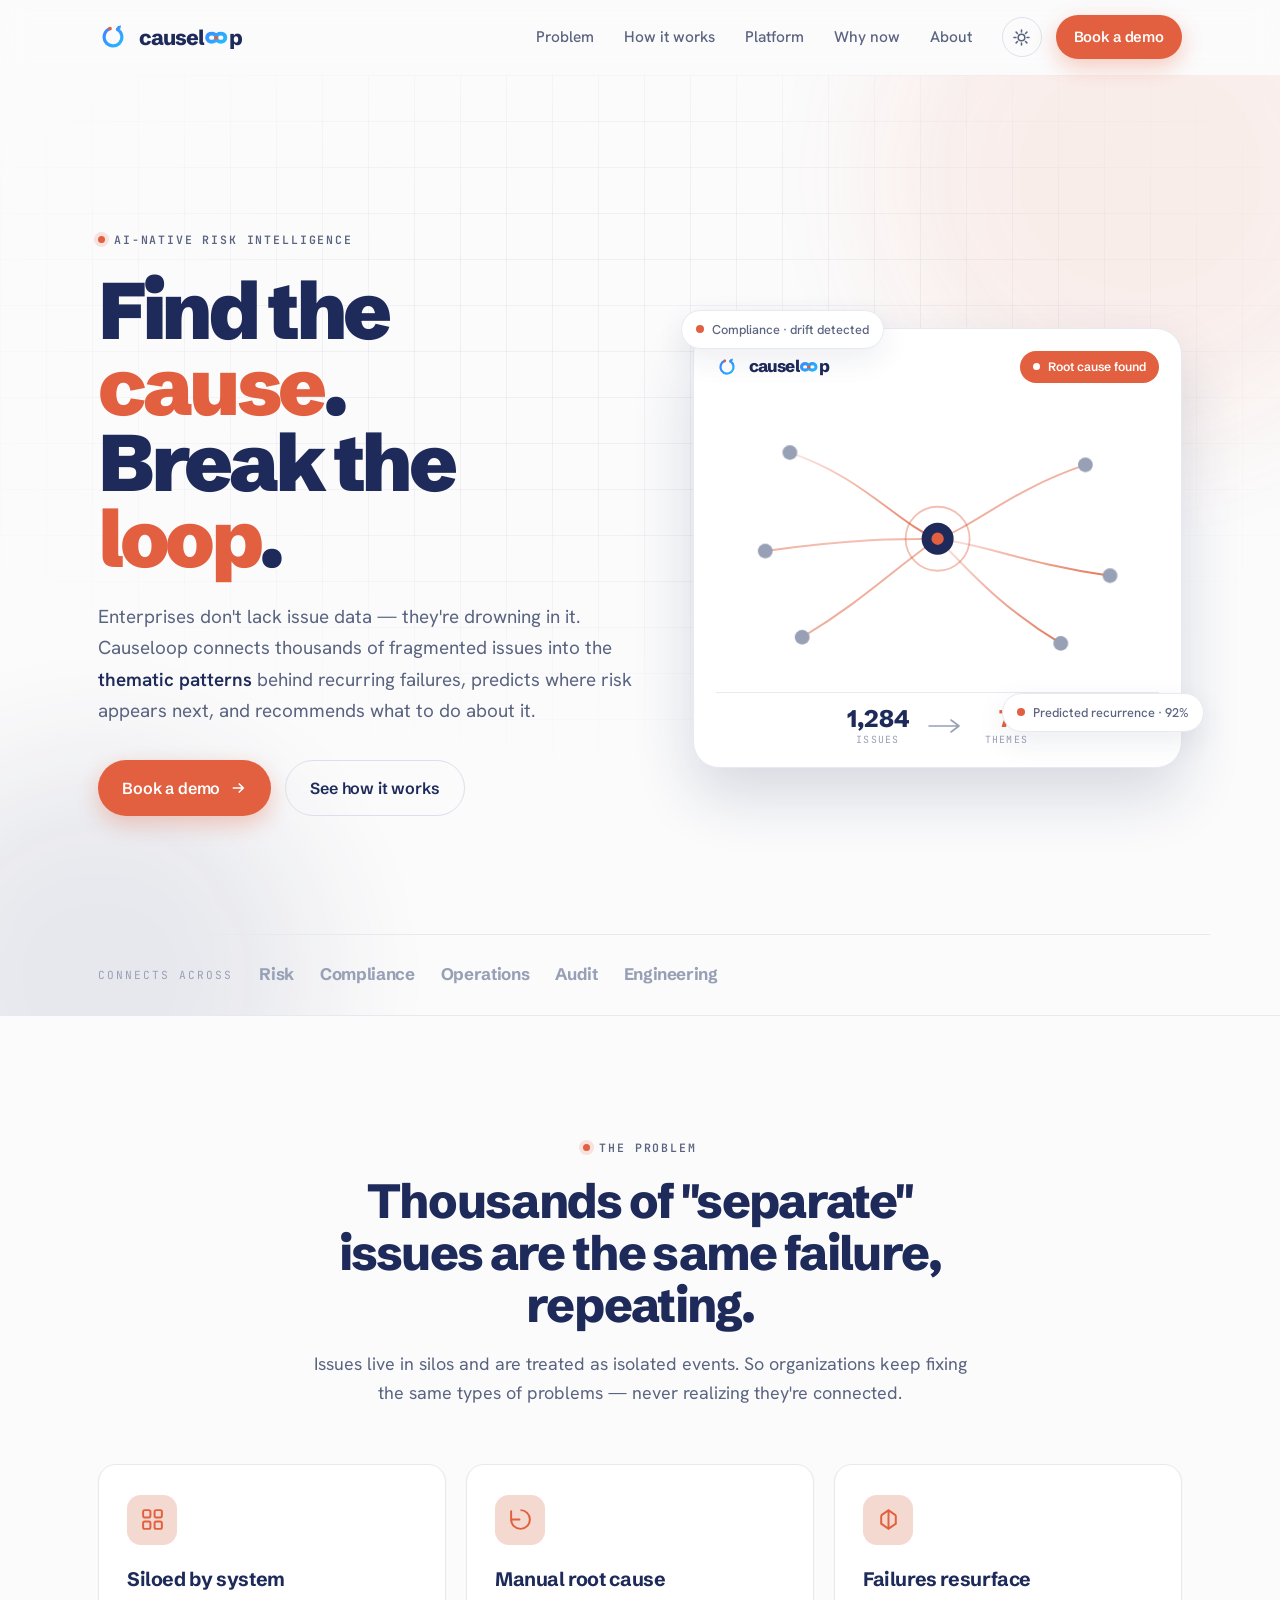
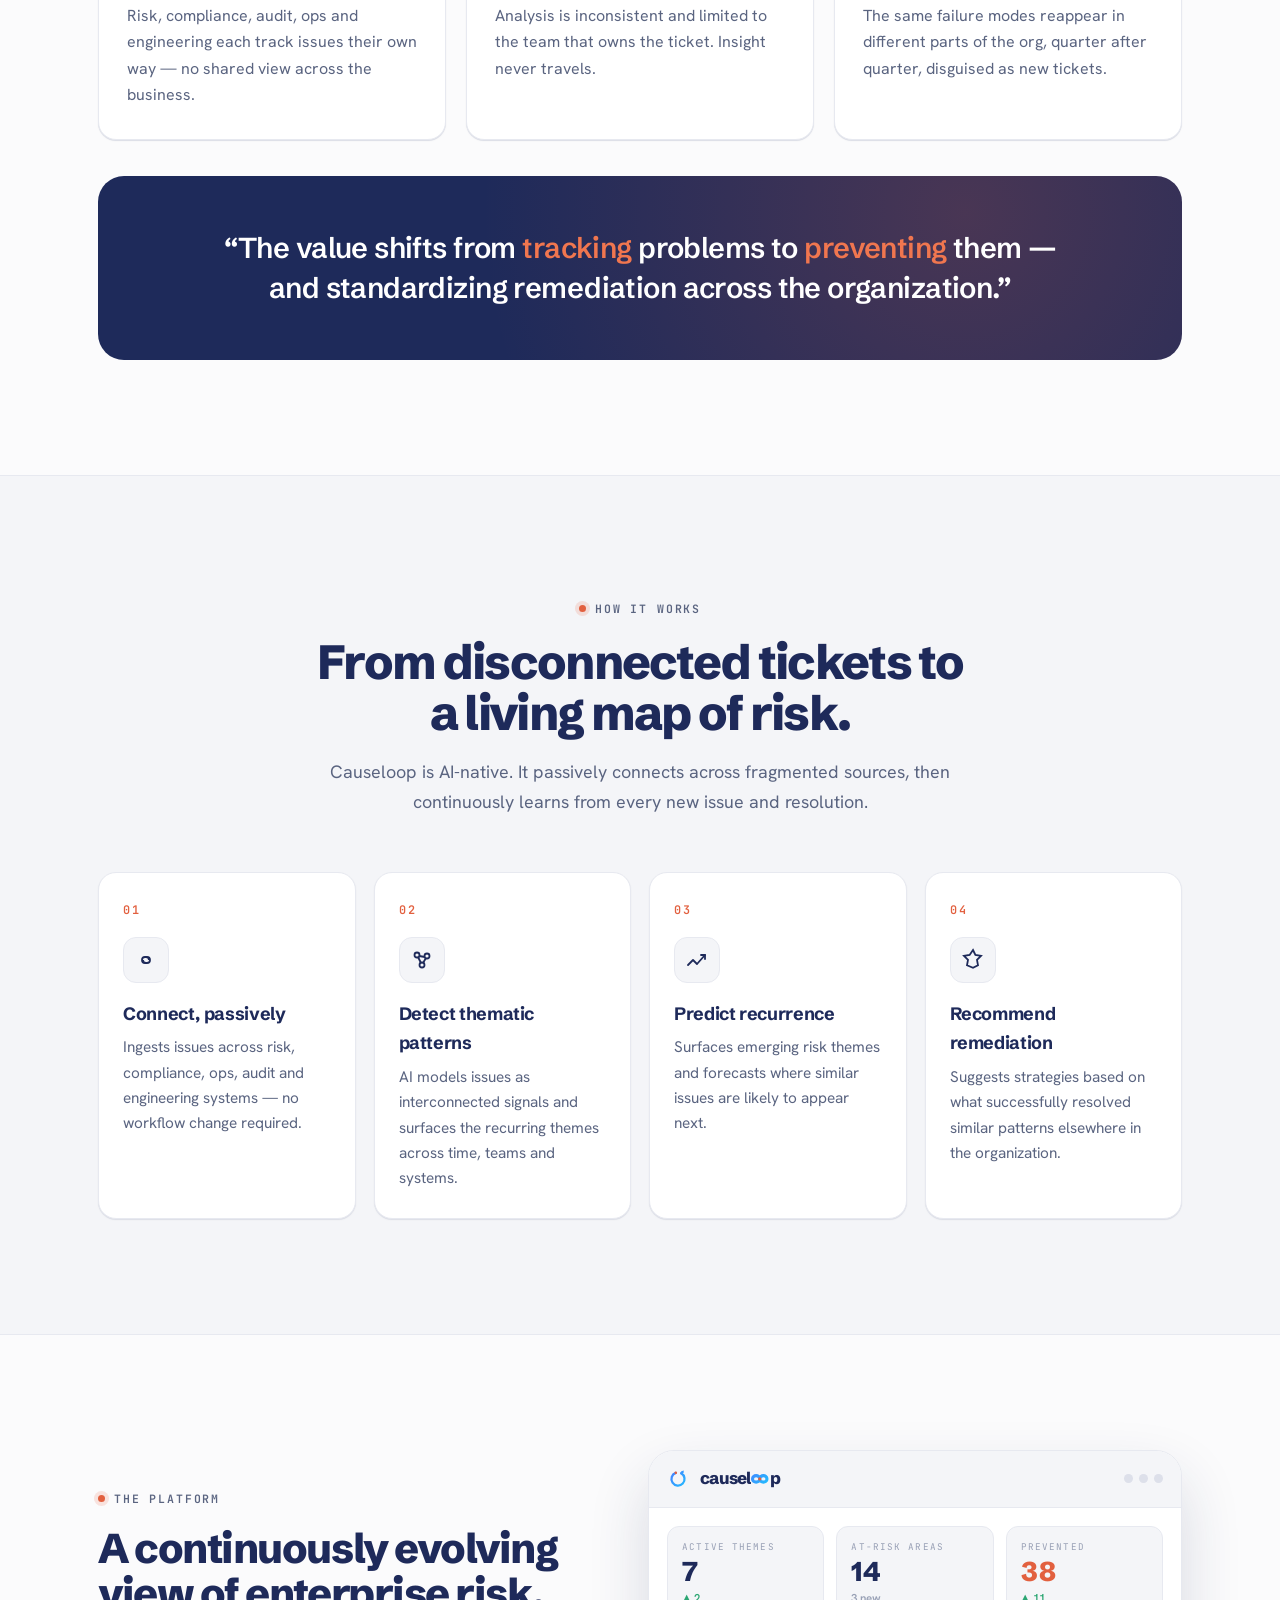
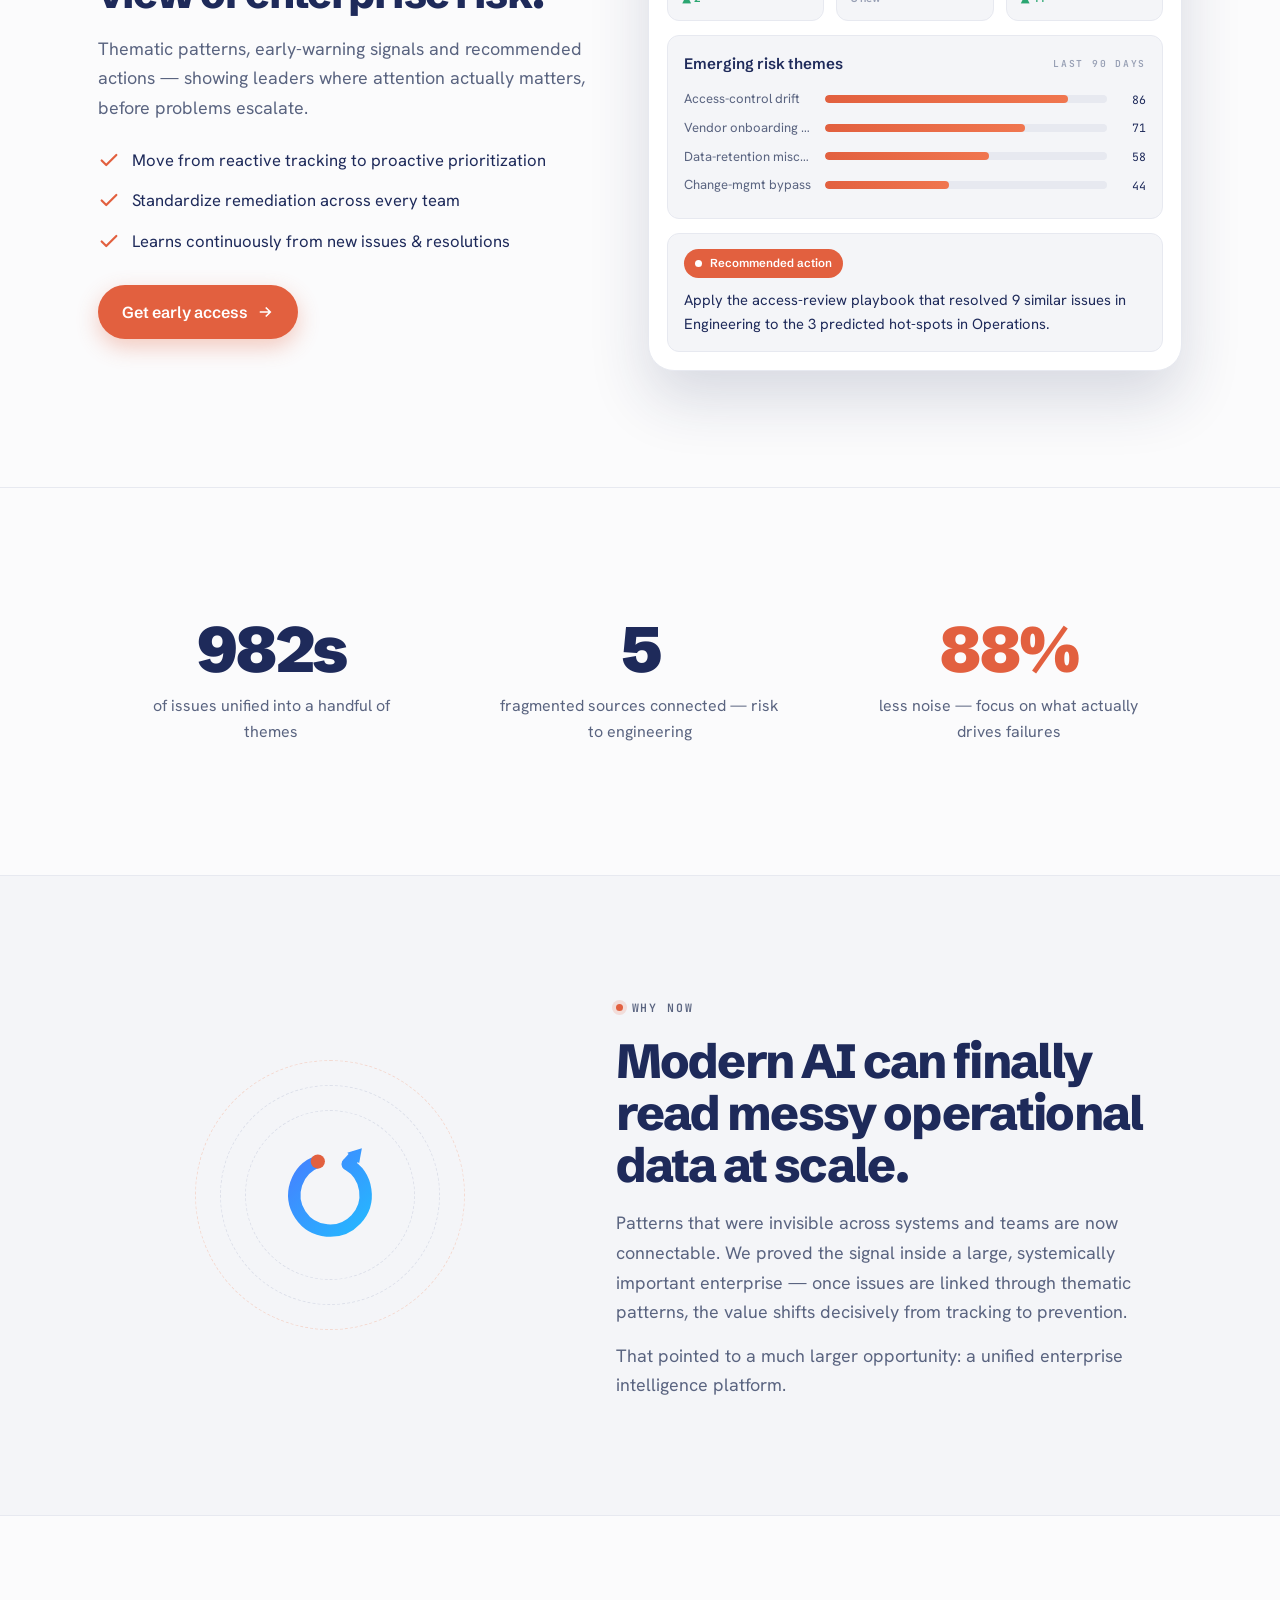
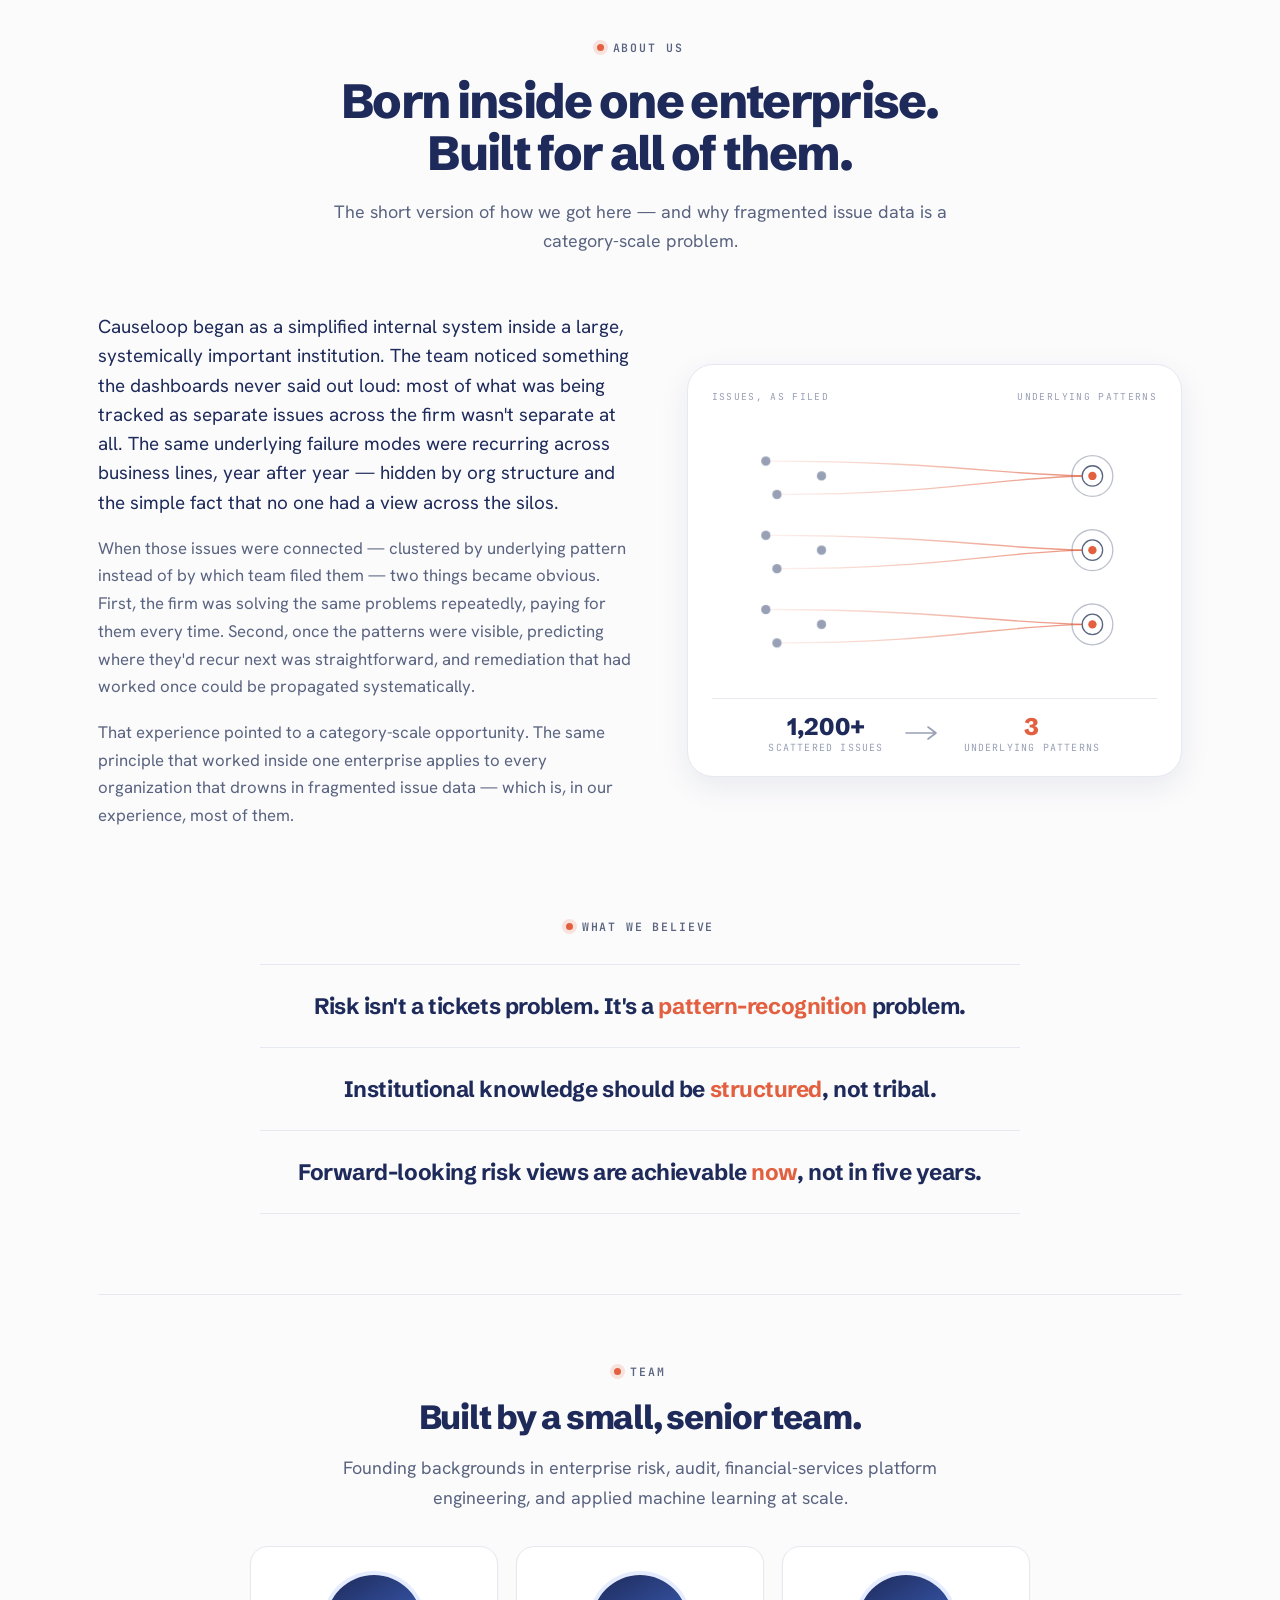
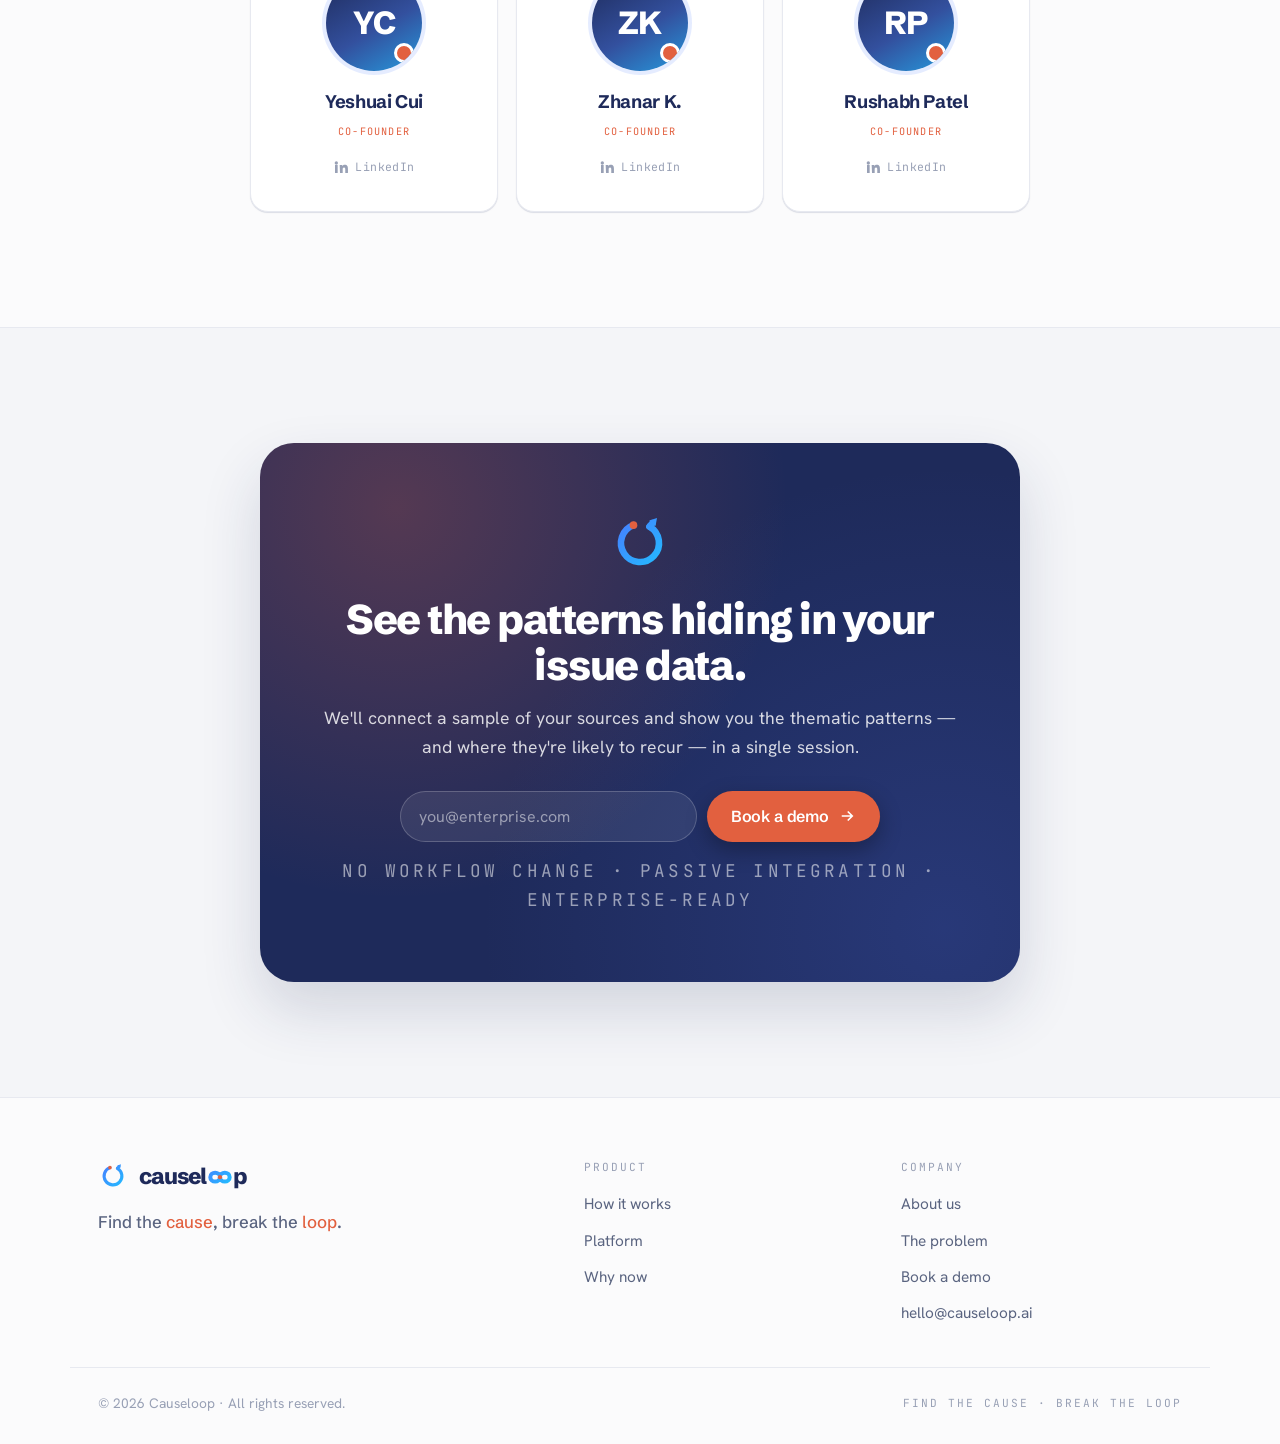
==== commit 1d0cca8f: "Prepare for causeloop.ai custom domain - Add CNAME (causeloop.ai) for GitHub Pages custom domain - P" ====
--- a/index.html
+++ b/index.html
@@ -9,12 +9,14 @@
 
 <!-- Open Graph / social -->
 <meta property="og:type" content="website" />
+<meta property="og:url" content="https://causeloop.ai/" />
 <meta property="og:title" content="Causeloop — AI-native risk intelligence" />
 <meta property="og:description" content="Stop fixing the same problems twice. Causeloop connects fragmented issue data into thematic patterns, predicts recurrence, and recommends what to do next." />
-<meta property="og:image" content="assets/img/og-image.svg" />
+<meta property="og:image" content="https://causeloop.ai/assets/img/og-image.svg" />
 <meta name="twitter:card" content="summary_large_image" />
 <meta name="twitter:title" content="Causeloop — Find the cause, break the loop." />
 <meta name="twitter:description" content="AI-native risk intelligence that surfaces the root cause behind recurring issues — and stops them before they repeat." />
+<meta name="twitter:image" content="https://causeloop.ai/assets/img/og-image.svg" />
 
 <link rel="icon" href="assets/img/favicon.svg" type="image/svg+xml" />
 <link rel="apple-touch-icon" href="assets/img/favicon.svg" />
